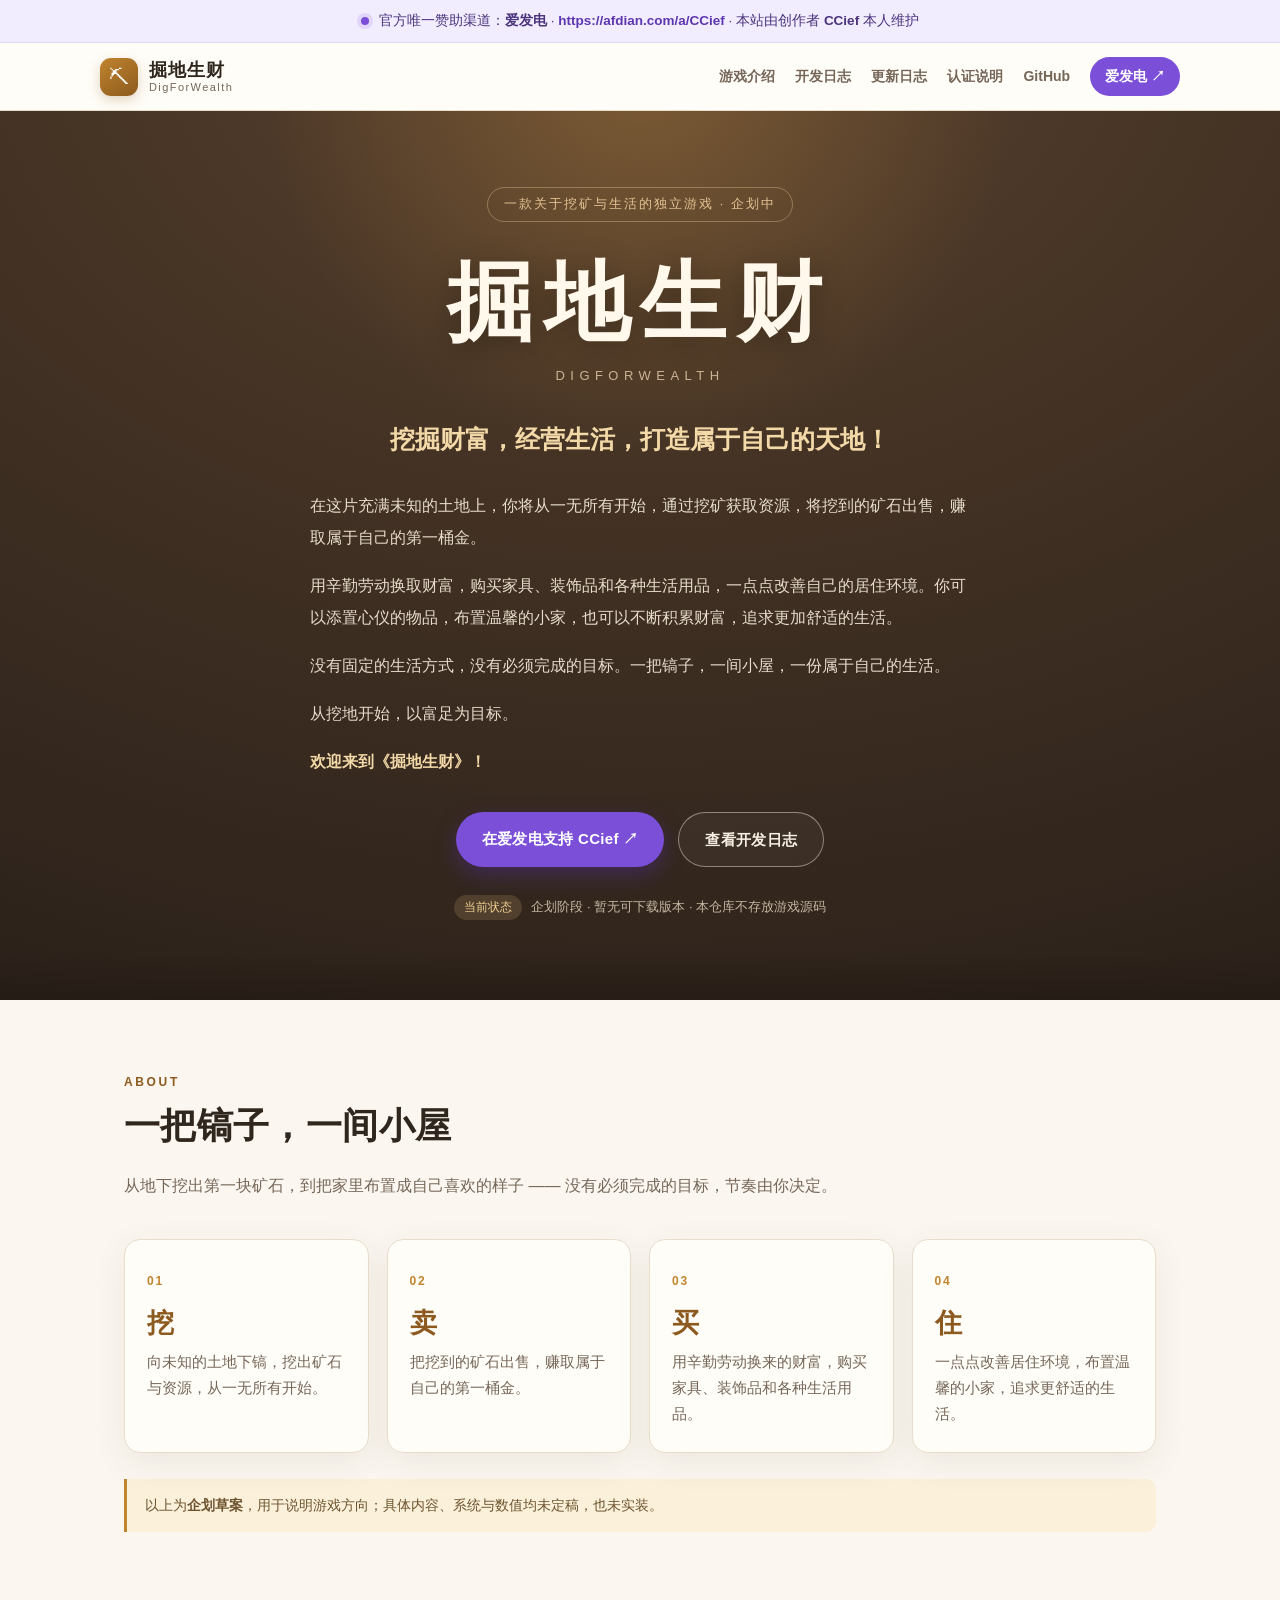
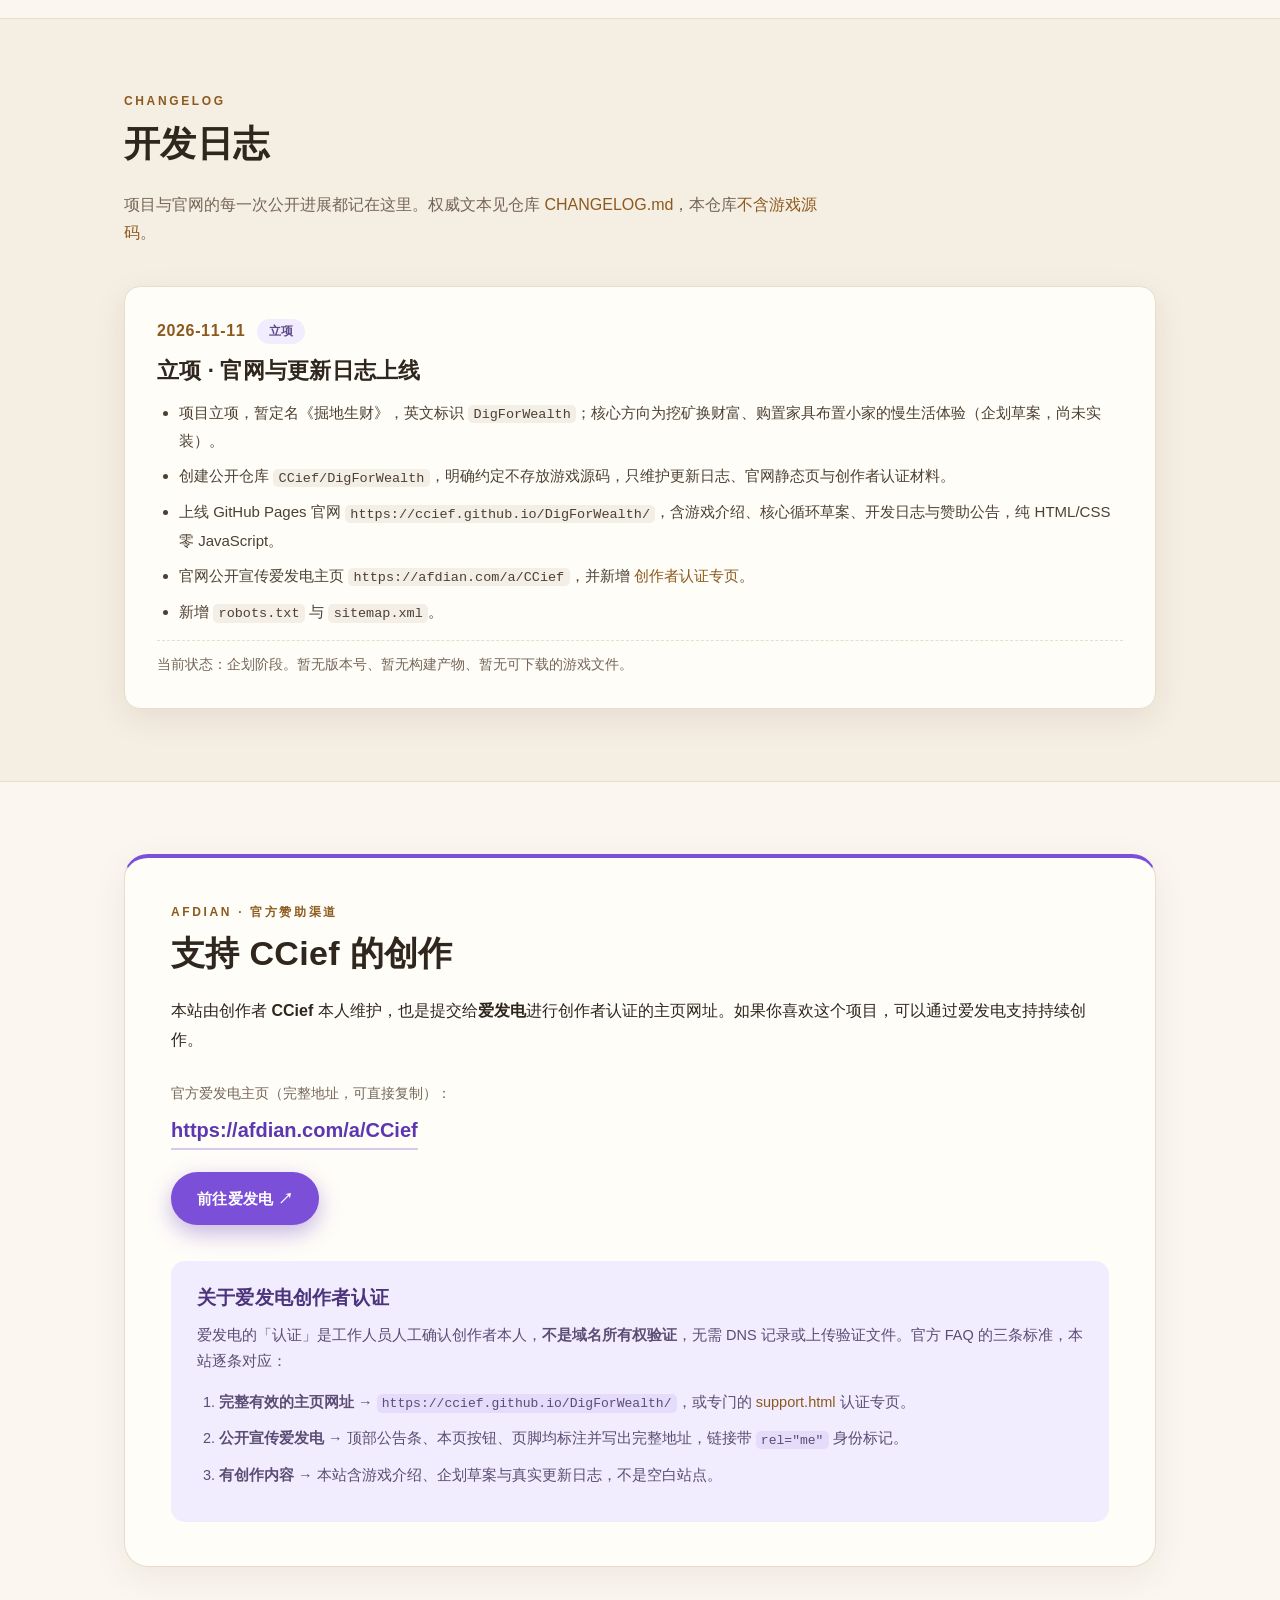
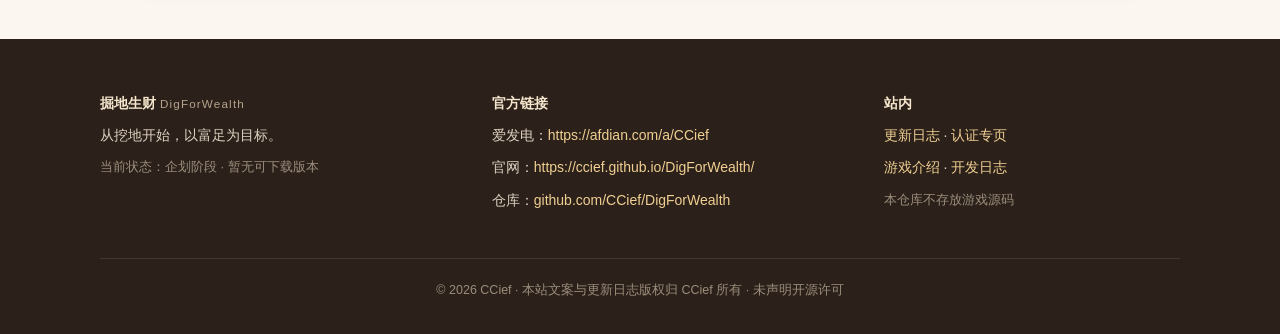
==== index.html @ be0bc34f "立项：创建《掘地生财》更新日志、官网与爱发电认证主页 仓库不存放游戏源码，仅维护 CHANGELOG.md、纯静态官网与创作者认证材料。" ====
<!doctype html>
<html lang="zh-CN">
<head>
<meta charset="utf-8">
<meta name="viewport" content="width=device-width, initial-scale=1">
<title>掘地生财 DigForWealth · 官方网站</title>
<meta name="description" content="《掘地生财》官方网站与更新日志。挖掘财富，经营生活，打造属于自己的天地！由 CCief 创作，官方赞助渠道：爱发电 https://afdian.com/a/CCief">
<meta name="author" content="CCief">
<meta name="theme-color" content="#2b211a">
<link rel="canonical" href="https://ccief.github.io/DigForWealth/">
<link rel="me" href="https://afdian.com/a/CCief">
<link rel="stylesheet" href="assets/site.css">
</head>
<body>
<a class="skip" href="#main">跳到主要内容</a>

<div class="notice">
  <span class="notice-dot" aria-hidden="true"></span>
  <span>官方唯一赞助渠道：<strong>爱发电</strong> · <a href="https://afdian.com/a/CCief" rel="me">https://afdian.com/a/CCief</a> · 本站由创作者 <strong>CCief</strong> 本人维护</span>
</div>

<header class="site-header">
  <a class="brand" href="./">
    <span class="brand-mark" aria-hidden="true">⛏</span>
    <span class="brand-text"><b>掘地生财</b><small>DigForWealth</small></span>
  </a>
  <nav aria-label="主导航">
    <a href="#about">游戏介绍</a>
    <a href="#changelog">开发日志</a>
    <a href="CHANGELOG.md">更新日志</a>
    <a href="support.html">认证说明</a>
    <a href="https://github.com/CCief/DigForWealth">GitHub</a>
    <a class="nav-cta" href="https://afdian.com/a/CCief" rel="me">爱发电 ↗</a>
  </nav>
</header>

<main id="main">

  <section class="hero" aria-labelledby="hero-title">
    <div class="hero-glow" aria-hidden="true"></div>
    <div class="hero-inner">
      <p class="eyebrow">一款关于挖矿与生活的独立游戏 · 企划中</p>
      <h1 id="hero-title">掘地生财</h1>
      <p class="hero-en">DigForWealth</p>
      <p class="hero-tagline">挖掘财富，经营生活，打造属于自己的天地！</p>

      <div class="hero-copy">
        <p>在这片充满未知的土地上，你将从一无所有开始，通过挖矿获取资源，将挖到的矿石出售，赚取属于自己的第一桶金。</p>
        <p>用辛勤劳动换取财富，购买家具、装饰品和各种生活用品，一点点改善自己的居住环境。你可以添置心仪的物品，布置温馨的小家，也可以不断积累财富，追求更加舒适的生活。</p>
        <p>没有固定的生活方式，没有必须完成的目标。一把镐子，一间小屋，一份属于自己的生活。</p>
        <p>从挖地开始，以富足为目标。</p>
        <p>欢迎来到《掘地生财》！</p>
      </div>

      <div class="hero-actions">
        <a class="btn btn-primary" href="https://afdian.com/a/CCief" rel="me">在爱发电支持 CCief ↗</a>
        <a class="btn btn-ghost" href="#changelog">查看开发日志</a>
      </div>
      <p class="hero-status"><span class="status-pill">当前状态</span> 企划阶段 · 暂无可下载版本 · 本仓库不存放游戏源码</p>
    </div>
  </section>

  <section id="about" class="section" aria-labelledby="about-title">
    <div class="section-head">
      <p class="kicker">ABOUT</p>
      <h2 id="about-title">一把镐子，一间小屋</h2>
      <p class="lead">从地下挖出第一块矿石，到把家里布置成自己喜欢的样子 —— 没有必须完成的目标，节奏由你决定。</p>
    </div>

    <div class="grid-4">
      <article class="card">
        <span class="card-num">01</span>
        <h3>挖</h3>
        <p>向未知的土地下镐，挖出矿石与资源，从一无所有开始。</p>
      </article>
      <article class="card">
        <span class="card-num">02</span>
        <h3>卖</h3>
        <p>把挖到的矿石出售，赚取属于自己的第一桶金。</p>
      </article>
      <article class="card">
        <span class="card-num">03</span>
        <h3>买</h3>
        <p>用辛勤劳动换来的财富，购买家具、装饰品和各种生活用品。</p>
      </article>
      <article class="card">
        <span class="card-num">04</span>
        <h3>住</h3>
        <p>一点点改善居住环境，布置温馨的小家，追求更舒适的生活。</p>
      </article>
    </div>
    <p class="note">以上为<strong>企划草案</strong>，用于说明游戏方向；具体内容、系统与数值均未定稿，也未实装。</p>
  </section>

  <section id="changelog" class="section section-alt" aria-labelledby="log-title">
    <div class="section-head">
      <p class="kicker">CHANGELOG</p>
      <h2 id="log-title">开发日志</h2>
      <p class="lead">项目与官网的每一次公开进展都记在这里。权威文本见仓库 <a href="CHANGELOG.md">CHANGELOG.md</a>，本仓库<a href="https://github.com/CCief/DigForWealth">不含游戏源码</a>。</p>
    </div>

    <!-- CHANGELOG:START 本区为 CHANGELOG.md 的静态副本，新增日志时请同步更新两处 -->
    <article class="log-entry">
      <div class="log-meta"><time datetime="2026-11-11">2026-11-11</time><span class="log-tag">立项</span></div>
      <h3>立项 · 官网与更新日志上线</h3>
      <ul>
        <li>项目立项，暂定名《掘地生财》，英文标识 <code>DigForWealth</code>；核心方向为挖矿换财富、购置家具布置小家的慢生活体验（企划草案，尚未实装）。</li>
        <li>创建公开仓库 <code>CCief/DigForWealth</code>，明确约定不存放游戏源码，只维护更新日志、官网静态页与创作者认证材料。</li>
        <li>上线 GitHub Pages 官网 <code>https://ccief.github.io/DigForWealth/</code>，含游戏介绍、核心循环草案、开发日志与赞助公告，纯 HTML/CSS 零 JavaScript。</li>
        <li>官网公开宣传爱发电主页 <code>https://afdian.com/a/CCief</code>，并新增 <a href="support.html">创作者认证专页</a>。</li>
        <li>新增 <code>robots.txt</code> 与 <code>sitemap.xml</code>。</li>
      </ul>
      <p class="log-note">当前状态：企划阶段。暂无版本号、暂无构建产物、暂无可下载的游戏文件。</p>
    </article>
    <!-- CHANGELOG:END -->
  </section>

  <section id="support" class="section support" aria-labelledby="support-title">
    <div class="support-card">
      <p class="kicker">AFDIAN · 官方赞助渠道</p>
      <h2 id="support-title">支持 CCief 的创作</h2>
      <p>本站由创作者 <strong>CCief</strong> 本人维护，也是提交给<strong>爱发电</strong>进行创作者认证的主页网址。如果你喜欢这个项目，可以通过爱发电支持持续创作。</p>

      <p class="support-url-label">官方爱发电主页（完整地址，可直接复制）：</p>
      <p class="support-url"><a href="https://afdian.com/a/CCief" rel="me">https://afdian.com/a/CCief</a></p>
      <p><a class="btn btn-primary" href="https://afdian.com/a/CCief" rel="me">前往爱发电 ↗</a></p>

      <div class="verify">
        <h3>关于爱发电创作者认证</h3>
        <p>爱发电的「认证」是工作人员人工确认创作者本人，<strong>不是域名所有权验证</strong>，无需 DNS 记录或上传验证文件。官方 FAQ 的三条标准，本站逐条对应：</p>
        <ol>
          <li><strong>完整有效的主页网址</strong> → <code>https://ccief.github.io/DigForWealth/</code>，或专门的 <a href="support.html">support.html</a> 认证专页。</li>
          <li><strong>公开宣传爱发电</strong> → 顶部公告条、本页按钮、页脚均标注并写出完整地址，链接带 <code>rel="me"</code> 身份标记。</li>
          <li><strong>有创作内容</strong> → 本站含游戏介绍、企划草案与真实更新日志，不是空白站点。</li>
        </ol>
      </div>
    </div>
  </section>

</main>

<footer class="site-footer">
  <div class="footer-grid">
    <div>
      <p class="footer-title">掘地生财 <small>DigForWealth</small></p>
      <p>从挖地开始，以富足为目标。</p>
      <p class="footer-muted">当前状态：企划阶段 · 暂无可下载版本</p>
    </div>
    <div>
      <p class="footer-title">官方链接</p>
      <p>爱发电：<a href="https://afdian.com/a/CCief" rel="me">https://afdian.com/a/CCief</a></p>
      <p>官网：<a href="https://ccief.github.io/DigForWealth/">https://ccief.github.io/DigForWealth/</a></p>
      <p>仓库：<a href="https://github.com/CCief/DigForWealth">github.com/CCief/DigForWealth</a></p>
    </div>
    <div>
      <p class="footer-title">站内</p>
      <p><a href="CHANGELOG.md">更新日志</a> · <a href="support.html">认证专页</a></p>
      <p><a href="#about">游戏介绍</a> · <a href="#changelog">开发日志</a></p>
      <p class="footer-muted">本仓库不存放游戏源码</p>
    </div>
  </div>
  <p class="copyright">© 2026 CCief · 本站文案与更新日志版权归 CCief 所有 · 未声明开源许可</p>
</footer>
</body>
</html>
---- assets/site.css ----
/* 掘地生财 DigForWealth — 官方站点样式
   纯 CSS、零 JavaScript；内容始终可见，动画仅作增强。 */

:root {
  --bg: #fbf7f0;
  --surface: #fffdf8;
  --surface-alt: #f5eee2;
  --ink: #2f261d;
  --muted: #756658;
  --line: #e8ddcb;
  --amber: #c1842f;
  --amber-deep: #8c5a1e;
  --amber-soft: #fbf0da;
  --purple: #7b4fd8;
  --purple-deep: #5d37b0;
  --purple-soft: #f2ecff;
  --dark: #2b211a;
  --dark-2: #463425;
  --radius: 16px;
  --shadow: 0 10px 34px rgba(58, 41, 24, .08);
  --font: -apple-system, BlinkMacSystemFont, "Segoe UI", "PingFang SC",
          "Microsoft YaHei", "Noto Sans CJK SC", "Source Han Sans SC", sans-serif;
}

*, *::before, *::after { box-sizing: border-box; }
html { scroll-behavior: smooth; }
body {
  margin: 0;
  background: var(--bg);
  color: var(--ink);
  font-family: var(--font);
  font-size: 16px;
  line-height: 1.8;
  -webkit-font-smoothing: antialiased;
}
a { color: var(--amber-deep); text-decoration: none; }
a:hover { text-decoration: underline; }
h1, h2, h3 { line-height: 1.35; margin: 0 0 .6em; font-weight: 750; letter-spacing: .01em; }
p { margin: 0 0 1em; }
code {
  font-family: "SFMono-Regular", Consolas, "Liberation Mono", monospace;
  font-size: .9em;
  background: rgba(120, 90, 50, .09);
  padding: .12em .4em;
  border-radius: 5px;
  word-break: break-all;
}
.skip {
  position: absolute; left: -9999px; top: 0; z-index: 100;
  background: var(--surface); padding: 10px 16px; border-radius: 8px;
}
.skip:focus { left: 12px; top: 12px; }

/* ---------- 顶部公告：爱发电公开标注 ---------- */
.notice {
  display: flex; align-items: center; justify-content: center; gap: 10px;
  flex-wrap: wrap;
  padding: 9px 20px;
  background: var(--purple-soft);
  border-bottom: 1px solid #e2d5fb;
  color: #4b347c;
  font-size: 13.5px;
  text-align: center;
}
.notice a { color: var(--purple-deep); font-weight: 650; }
.notice-dot {
  width: 8px; height: 8px; border-radius: 50%;
  background: var(--purple);
  box-shadow: 0 0 0 4px rgba(123, 79, 216, .14);
  flex: none;
}

/* ---------- 导航 ---------- */
.site-header {
  position: sticky; top: 0; z-index: 20;
  display: flex; align-items: center; justify-content: space-between;
  gap: 20px; flex-wrap: wrap;
  padding: 14px max(24px, calc((100vw - 1080px) / 2));
  background: rgba(255, 253, 248, .93);
  backdrop-filter: blur(12px);
  border-bottom: 1px solid var(--line);
}
.brand { display: inline-flex; align-items: center; gap: 11px; color: var(--ink); }
.brand:hover { text-decoration: none; }
.brand-mark {
  display: grid; place-items: center;
  width: 38px; height: 38px; border-radius: 11px;
  background: linear-gradient(145deg, var(--amber), var(--amber-deep));
  color: #fff; font-size: 20px;
  box-shadow: 0 4px 12px rgba(140, 90, 30, .25);
}
.brand-text { display: flex; flex-direction: column; line-height: 1.25; }
.brand-text b { font-size: 18px; letter-spacing: .06em; }
.brand-text small { color: var(--muted); font-size: 11px; letter-spacing: .13em; }
.site-header nav { display: flex; align-items: center; gap: 20px; flex-wrap: wrap; font-size: 14px; }
.site-header nav a { color: var(--muted); font-weight: 600; }
.site-header nav a:hover { color: var(--ink); text-decoration: none; }
.site-header nav .nav-cta {
  color: #fff; background: var(--purple);
  padding: 7px 15px; border-radius: 999px;
}
.site-header nav .nav-cta:hover { background: var(--purple-deep); }

/* ---------- Hero ---------- */
.hero {
  position: relative; overflow: hidden;
  background: radial-gradient(120% 120% at 50% -10%, #5b4230 0%, var(--dark-2) 38%, var(--dark) 100%);
  color: #f7efe2;
}
.hero-glow {
  position: absolute; width: 780px; height: 780px;
  left: 50%; top: -420px; transform: translateX(-50%);
  background: radial-gradient(circle, rgba(224, 165, 70, .26) 0%, rgba(224, 165, 70, 0) 68%);
  pointer-events: none;
  animation: drift 18s ease-in-out infinite alternate;
}
.hero::after {
  content: ""; position: absolute; left: 0; right: 0; bottom: 0; height: 46px;
  background: linear-gradient(to top, rgba(24, 17, 12, .35), transparent);
  pointer-events: none;
}
.hero-inner {
  position: relative; z-index: 1;
  max-width: 820px; margin: 0 auto;
  padding: 76px 24px 80px;
  text-align: center;
}
.eyebrow {
  display: inline-block; margin-bottom: 22px;
  font-size: 12.5px; letter-spacing: .16em;
  color: #e4c393;
  border: 1px solid rgba(228, 195, 147, .4);
  border-radius: 999px; padding: 5px 16px;
}
.hero h1 {
  font-size: clamp(48px, 9vw, 86px);
  letter-spacing: .12em; margin: 0 0 4px;
  color: #fff8eb;
  text-shadow: 0 6px 30px rgba(0, 0, 0, .3);
}
.hero-en {
  margin: 0 0 30px; color: #cbb394;
  font-size: 13px; letter-spacing: .42em; text-transform: uppercase;
}
.hero-tagline {
  font-size: clamp(19px, 2.6vw, 25px);
  color: #f3d9a8; font-weight: 650; margin-bottom: 28px;
}
.hero-copy {
  max-width: 660px; margin: 0 auto 34px;
  color: #e7dccb; font-size: 15.5px; line-height: 2.05;
  text-align: left;
}
.hero-copy p { margin-bottom: 1.05em; }
.hero-copy p:last-child { color: #f3d9a8; font-weight: 650; }
.hero-actions { display: flex; justify-content: center; gap: 14px; flex-wrap: wrap; }
.btn {
  display: inline-block; padding: 13px 26px; border-radius: 999px;
  font-size: 15px; font-weight: 700; letter-spacing: .02em;
  transition: transform .2s ease, box-shadow .2s ease, background .2s ease;
}
.btn:hover { text-decoration: none; transform: translateY(-2px); }
.btn-primary {
  background: var(--purple); color: #fff;
  box-shadow: 0 8px 22px rgba(90, 50, 190, .35);
}
.btn-primary:hover { background: #8a61e2; }
.btn-ghost {
  border: 1px solid rgba(247, 239, 226, .45);
  color: #f7efe2; background: rgba(255, 255, 255, .04);
}
.btn-ghost:hover { background: rgba(255, 255, 255, .12); }
.btn-ghost.dark { color: var(--ink); border-color: var(--line); background: var(--surface); }
.btn-ghost.dark:hover { background: var(--surface-alt); }
.hero-status { margin: 28px 0 0; font-size: 13px; color: #c6b7a2; }
.status-pill {
  display: inline-block; margin-right: 6px; padding: 2px 10px;
  border-radius: 999px; background: rgba(240, 200, 130, .16);
  color: #f0cf92; font-size: 12px;
}

/* ---------- 通用区块 ---------- */
.section {
  max-width: 1080px; margin: 0 auto;
  padding: 72px 24px;
}
.section-alt {
  max-width: none;
  background: var(--surface-alt);
  border-top: 1px solid var(--line);
  border-bottom: 1px solid var(--line);
}
.section-alt > * { max-width: 1032px; margin-left: auto; margin-right: auto; }
.section-head { margin-bottom: 38px; }
.kicker {
  font-size: 12px; letter-spacing: .22em; font-weight: 700;
  color: var(--amber-deep); text-transform: uppercase; margin-bottom: 8px;
}
.section h2 { font-size: clamp(26px, 4vw, 36px); }
.lead { color: var(--muted); font-size: 16px; max-width: 720px; }
.note {
  margin-top: 26px; padding: 14px 18px;
  background: var(--amber-soft); border-left: 3px solid var(--amber);
  border-radius: 0 10px 10px 0; color: #6d542f; font-size: 14px;
}

.grid-4 { display: grid; grid-template-columns: repeat(4, 1fr); gap: 18px; }
.card {
  position: relative;
  background: var(--surface); border: 1px solid var(--line);
  border-radius: var(--radius); padding: 26px 22px 24px;
  box-shadow: var(--shadow);
  transition: transform .25s ease, box-shadow .25s ease;
  animation: rise .65s ease-out backwards;
}
.card:nth-child(2) { animation-delay: .08s; }
.card:nth-child(3) { animation-delay: .16s; }
.card:nth-child(4) { animation-delay: .24s; }
.card:hover { transform: translateY(-6px); box-shadow: 0 18px 40px rgba(58, 41, 24, .13); }
.card-num { font-size: 12px; letter-spacing: .16em; color: var(--amber); font-weight: 700; }
.card h3 { font-size: 27px; margin: 10px 0 8px; color: var(--amber-deep); }
.card p { color: var(--muted); font-size: 14.5px; margin: 0; }

/* ---------- 更新日志 ---------- */
.log-entry {
  background: var(--surface); border: 1px solid var(--line);
  border-radius: var(--radius); padding: 30px 32px;
  box-shadow: var(--shadow);
  animation: rise .65s ease-out backwards;
}
.log-meta { display: flex; align-items: center; gap: 12px; margin-bottom: 10px; }
.log-meta time { font-weight: 700; color: var(--amber-deep); letter-spacing: .04em; }
.log-tag {
  font-size: 12px; color: #5b4a86; background: var(--purple-soft);
  border-radius: 999px; padding: 2px 12px; font-weight: 650;
}
.log-entry h3 { font-size: 22px; }
.log-entry ul { margin: 0 0 14px; padding-left: 22px; color: #4d4033; font-size: 15px; }
.log-entry li { margin-bottom: 8px; }
.log-note { margin: 0; padding-top: 12px; border-top: 1px dashed var(--line); color: var(--muted); font-size: 13.5px; }

/* ---------- 赞助 / 认证 ---------- */
.support { max-width: 1080px; }
.support-card {
  background: var(--surface); border: 1px solid var(--line);
  border-radius: 24px; padding: 44px 46px;
  box-shadow: var(--shadow);
  border-top: 4px solid var(--purple);
}
.support-card h2 { font-size: clamp(26px, 4vw, 34px); }
.support-url-label { margin: 26px 0 6px; font-size: 14px; color: var(--muted); }
.support-url { margin: 0 0 22px; }
.support-url a {
  display: inline-block; font-size: clamp(15px, 2.4vw, 20px); font-weight: 750;
  color: var(--purple-deep); word-break: break-all;
  border-bottom: 2px solid rgba(123, 79, 216, .3);
}
.verify {
  margin-top: 36px; padding: 24px 26px;
  background: var(--purple-soft); border-radius: 14px;
}
.verify h3 { font-size: 19px; color: #4b347c; }
.verify p, .verify li { font-size: 14.5px; color: #5b4d73; }
.verify ol { margin: 0; padding-left: 22px; }
.verify li { margin-bottom: 10px; }
.verify code { background: rgba(123, 79, 216, .1); }

/* ---------- 认证专页 ---------- */
.page-main { max-width: 900px; margin: 0 auto; }
.page-head { padding: 62px 24px 8px; max-width: 900px; }
.page-head h1 { font-size: clamp(30px, 5vw, 44px); }
.page-main .section { padding: 44px 24px; max-width: 900px; }
/* 认证专页外层已有 900px 容器，这里不能再按视口补左右内边距，
   否则会把正文挤成中间一根窄条。 */
.page-main .section-alt { max-width: 900px; padding: 44px 24px; }
.claim { background: var(--surface); border: 1px solid var(--line); border-radius: var(--radius); padding: 28px 30px; box-shadow: var(--shadow); }
.fact-table { width: 100%; border-collapse: collapse; margin: 20px 0 8px; font-size: 14.5px; }
.fact-table th, .fact-table td { padding: 11px 12px; border-bottom: 1px solid var(--line); text-align: left; vertical-align: top; }
.fact-table th { width: 175px; color: var(--muted); font-weight: 600; white-space: nowrap; }
.fact-table tr:last-child th, .fact-table tr:last-child td { border-bottom: 0; }
.criteria { list-style: none; margin: 0; padding: 0; counter-reset: none; }
.criteria li {
  background: var(--surface); border: 1px solid var(--line);
  border-radius: 14px; padding: 20px 24px; margin-bottom: 14px;
}
.criteria h3 { font-size: 18px; color: var(--amber-deep); margin-bottom: 6px; }
.criteria p { margin: 0; color: var(--muted); font-size: 14.5px; }

/* ---------- 页脚 ---------- */
.site-footer {
  background: var(--dark); color: #ded1c0;
  padding: 52px max(24px, calc((100vw - 1080px) / 2)) 26px;
  font-size: 14px;
}
.footer-grid { display: grid; grid-template-columns: 1.2fr 1.2fr 1fr; gap: 36px; }
.footer-title { color: #f5e6cd; font-weight: 700; margin-bottom: 10px; }
.footer-title small { color: #b6a48c; font-weight: 400; letter-spacing: .1em; }
.site-footer a { color: #f0cf92; }
.site-footer p { margin-bottom: 7px; }
.footer-muted { color: #9c8d7b; font-size: 13px; }
.copyright {
  margin: 38px 0 0; padding-top: 20px;
  border-top: 1px solid rgba(255, 255, 255, .1);
  color: #9c8d7b; font-size: 12.5px; text-align: center;
}

/* ---------- 动效（内容默认可见，动画只增强） ---------- */
@keyframes rise { from { transform: translateY(12px); } to { transform: translateY(0); } }
@keyframes drift {
  from { transform: translateX(-50%) translateY(0); }
  to   { transform: translateX(-46%) translateY(36px); }
}
.hero-inner > * { animation: rise .7s ease-out backwards; }
.hero-inner > :nth-child(3) { animation-delay: .08s; }
.hero-inner > :nth-child(4) { animation-delay: .14s; }
.hero-inner > :nth-child(5) { animation-delay: .2s; }
.hero-inner > :nth-child(6) { animation-delay: .26s; }

@media (max-width: 860px) {
  .site-header { justify-content: center; text-align: center; }
  .site-header nav { justify-content: center; gap: 14px; font-size: 13px; }
  .grid-4 { grid-template-columns: repeat(2, 1fr); }
  .footer-grid { grid-template-columns: 1fr; gap: 22px; }
  .support-card { padding: 30px 24px; }
  .claim { padding: 22px 20px; }
  .fact-table th { width: 120px; white-space: normal; }
}
@media (max-width: 480px) {
  .grid-4 { grid-template-columns: 1fr; }
  .hero-inner { padding: 54px 20px 60px; }
  .hero-copy { text-align: left; }
  .section { padding: 52px 20px; }
  .log-entry { padding: 24px 20px; }
}
@media (prefers-reduced-motion: reduce) {
  html { scroll-behavior: auto; }
  *, *::before, *::after { animation: none !important; transition: none !important; }
}
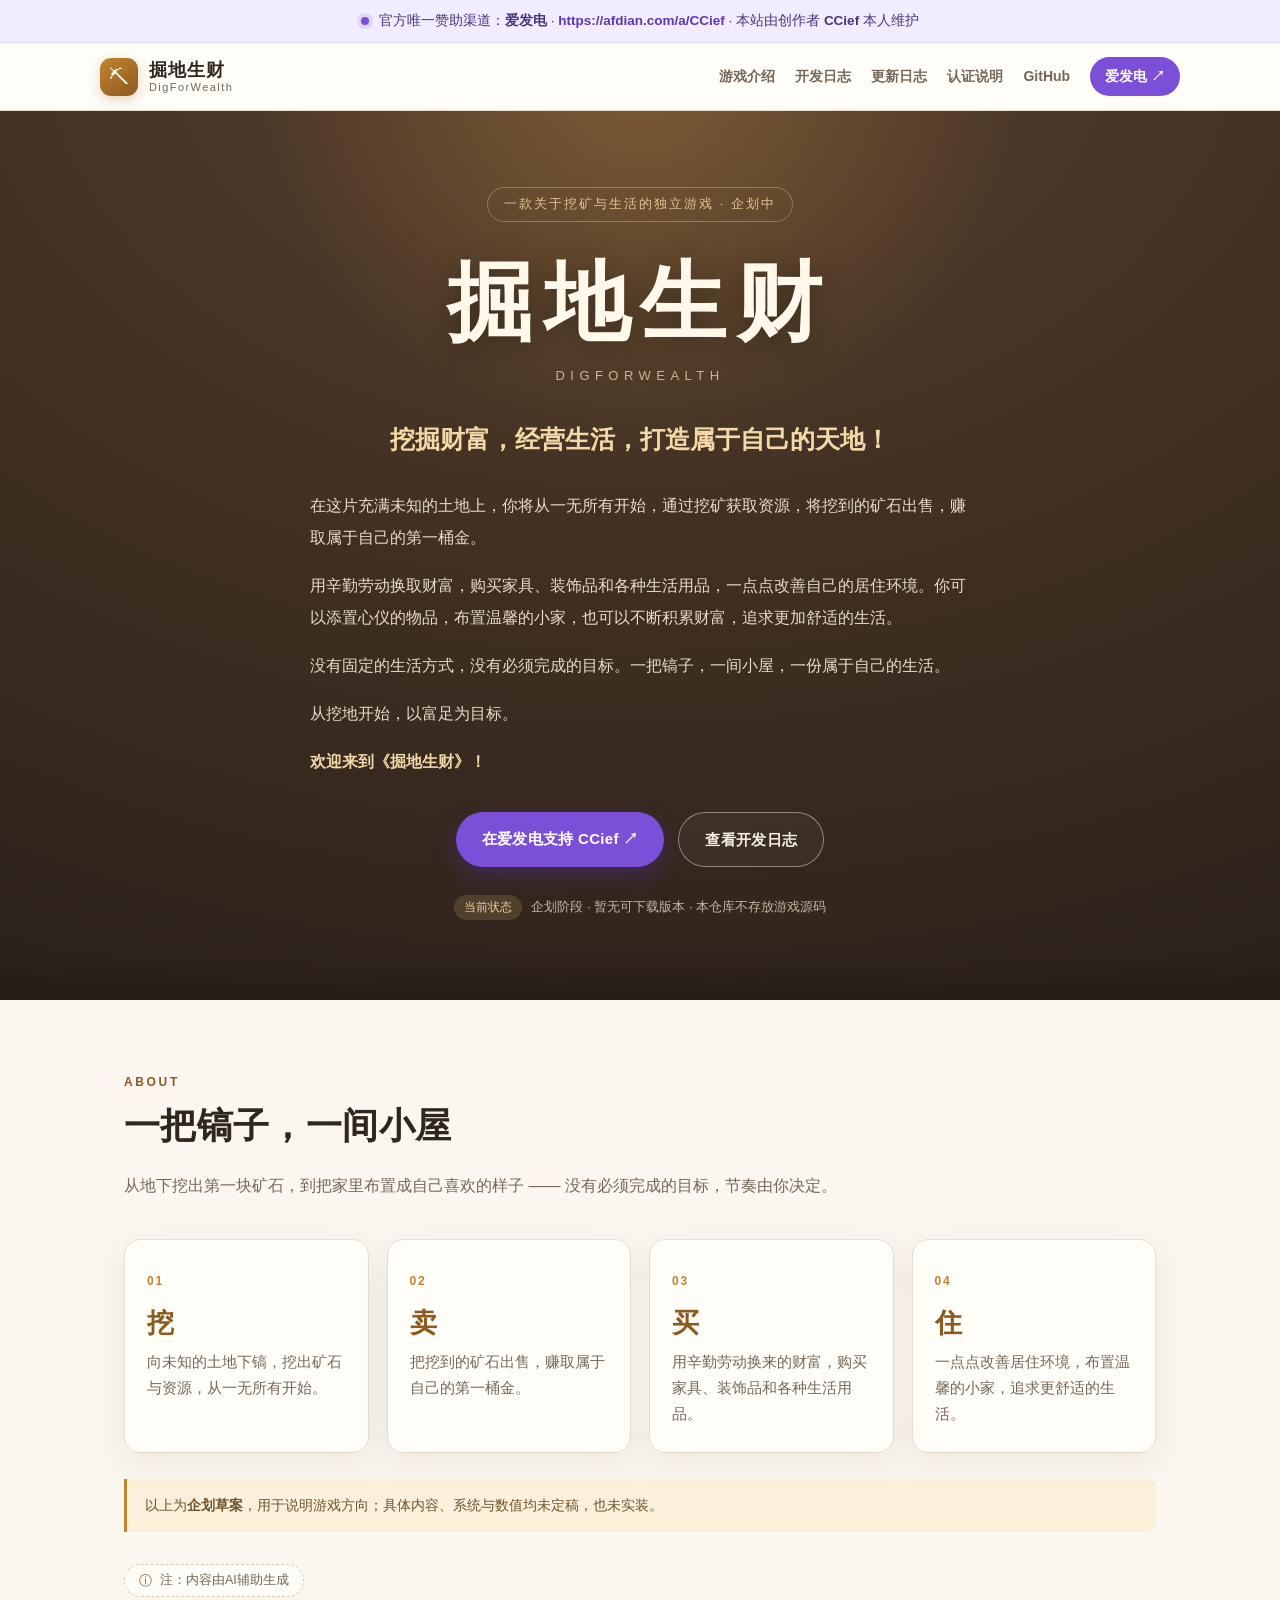
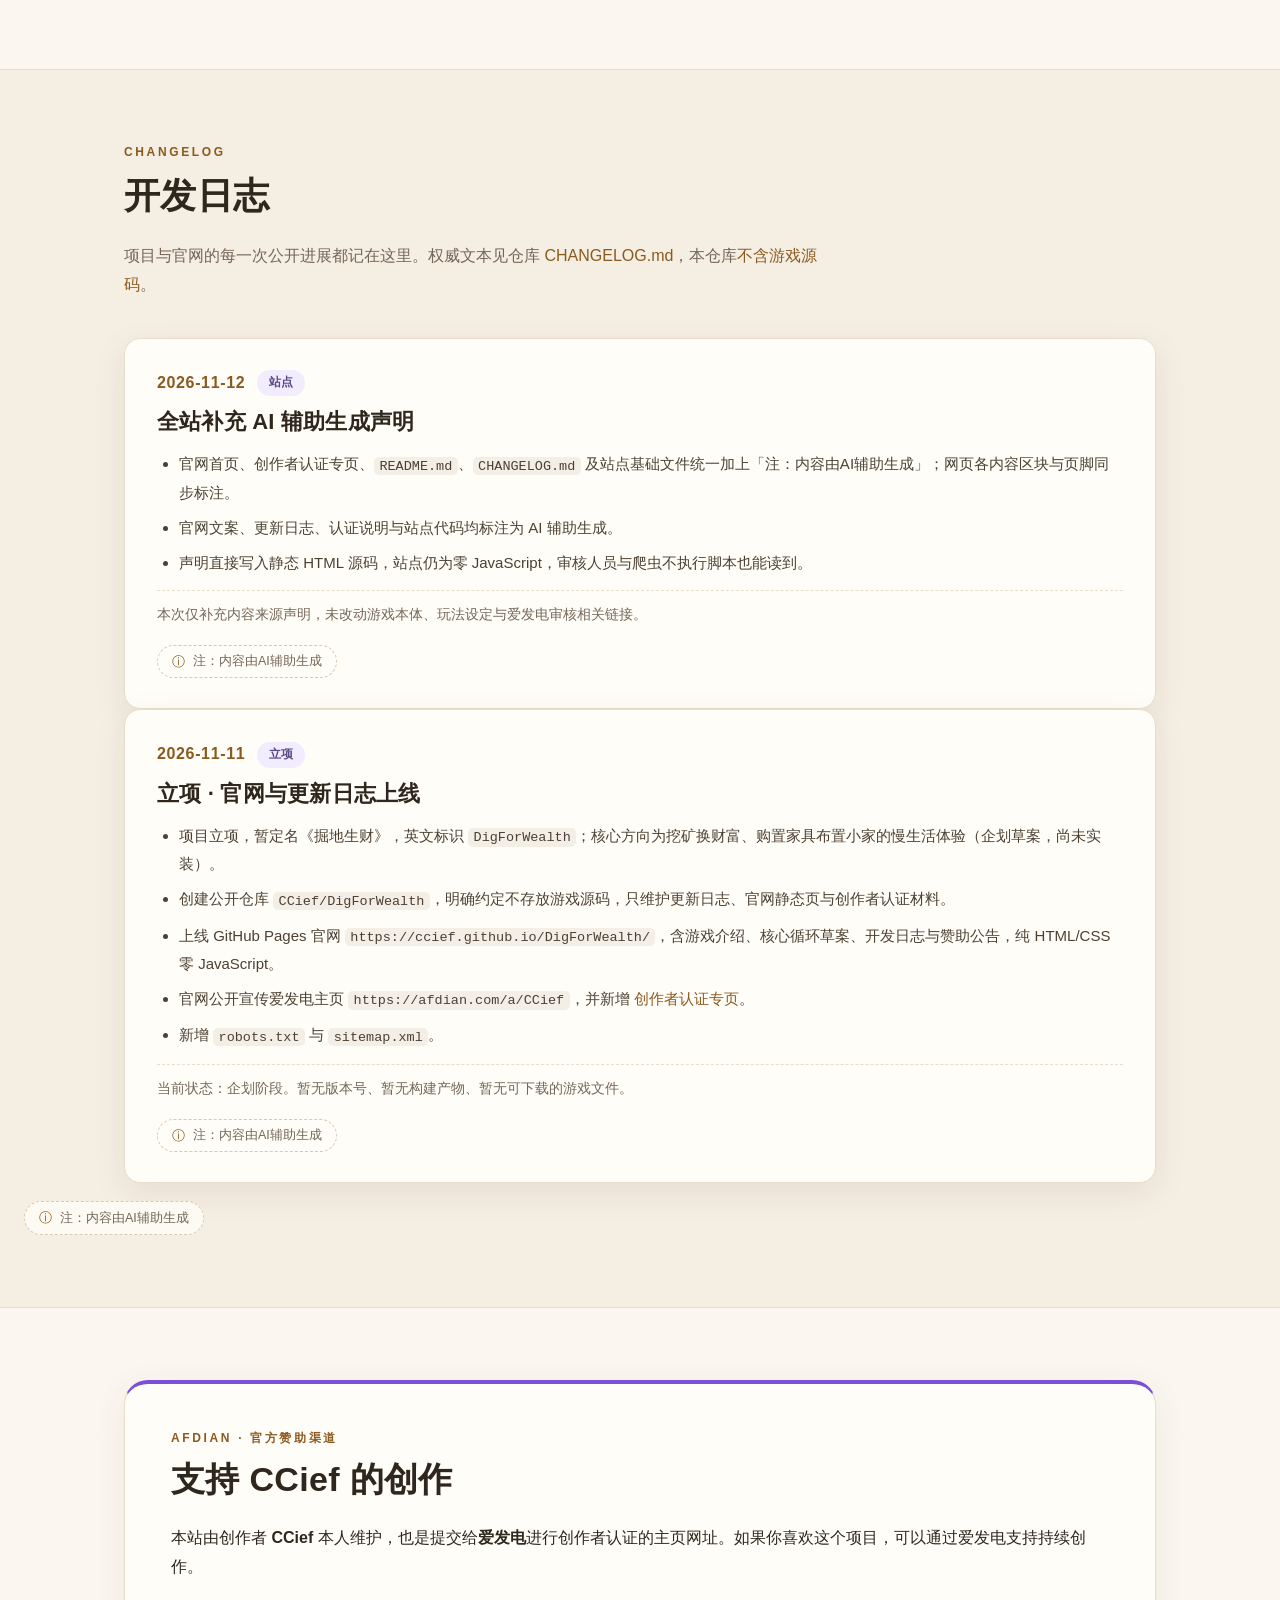
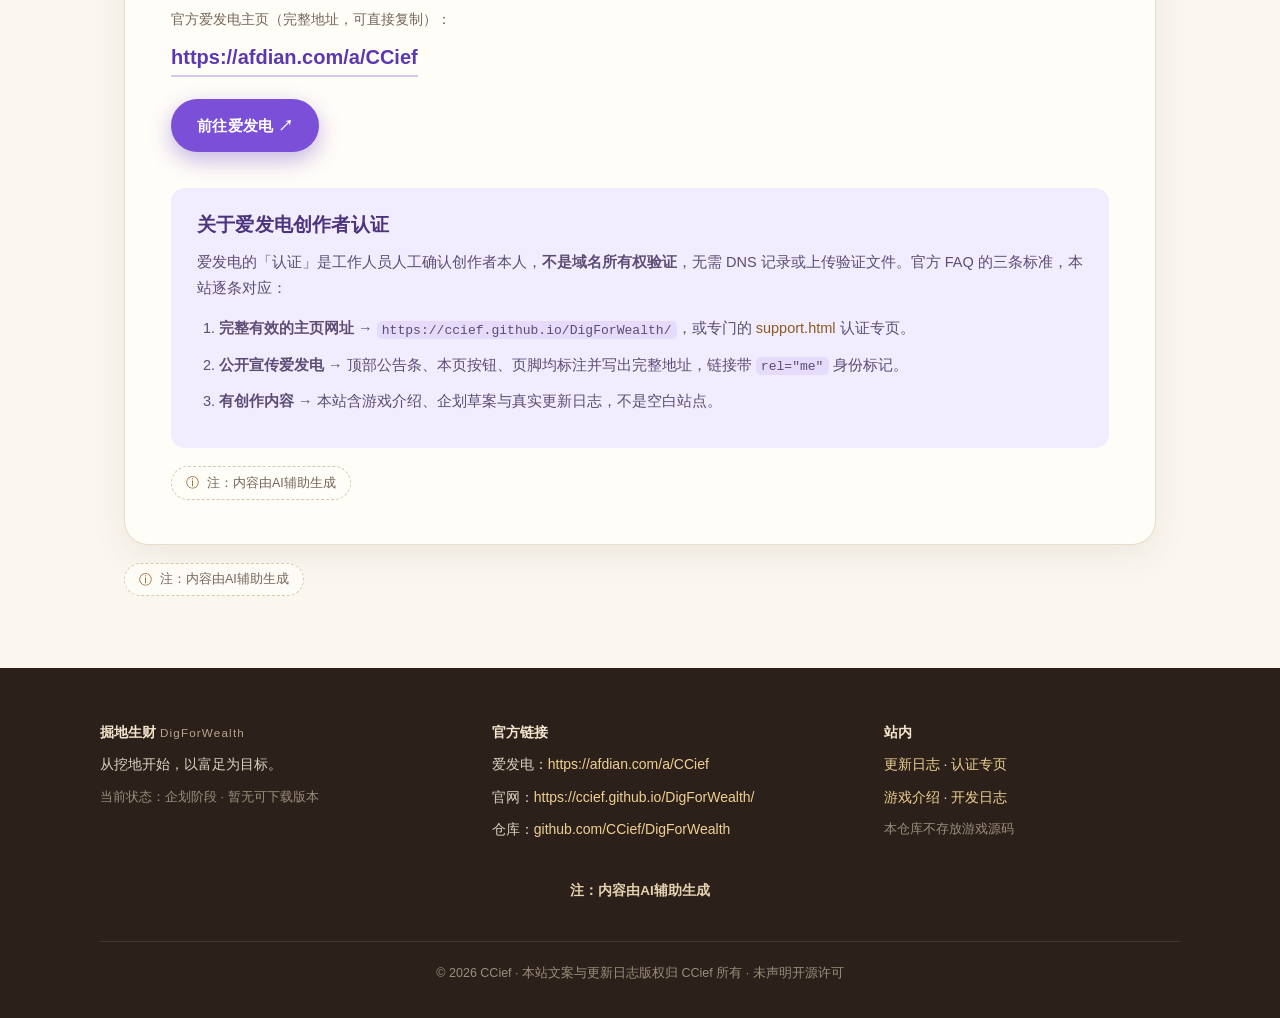
==== commit 1aca6328: "docs: 全站补充「内容由AI辅助生成」声明 官网首页、认证专页、README、CHANGELOG 与站点基础文件统一加注；网页各内容区块与页脚同步标注。游戏本体不在本仓库，未改动。" ====
--- a/index.html
+++ b/index.html
@@ -90,6 +90,7 @@
       </article>
     </div>
     <p class="note">以上为<strong>企划草案</strong>，用于说明游戏方向；具体内容、系统与数值均未定稿，也未实装。</p>
+    <p class="ai-note">注：内容由AI辅助生成</p>
   </section>
 
   <section id="changelog" class="section section-alt" aria-labelledby="log-title">
@@ -101,6 +102,17 @@
 
     <!-- CHANGELOG:START 本区为 CHANGELOG.md 的静态副本，新增日志时请同步更新两处 -->
     <article class="log-entry">
+      <div class="log-meta"><time datetime="2026-11-12">2026-11-12</time><span class="log-tag">站点</span></div>
+      <h3>全站补充 AI 辅助生成声明</h3>
+      <ul>
+        <li>官网首页、创作者认证专页、<code>README.md</code>、<code>CHANGELOG.md</code> 及站点基础文件统一加上「注：内容由AI辅助生成」；网页各内容区块与页脚同步标注。</li>
+        <li>官网文案、更新日志、认证说明与站点代码均标注为 AI 辅助生成。</li>
+        <li>声明直接写入静态 HTML 源码，站点仍为零 JavaScript，审核人员与爬虫不执行脚本也能读到。</li>
+      </ul>
+      <p class="log-note">本次仅补充内容来源声明，未改动游戏本体、玩法设定与爱发电审核相关链接。</p>
+      <p class="ai-note">注：内容由AI辅助生成</p>
+    </article>
+    <article class="log-entry">
       <div class="log-meta"><time datetime="2026-11-11">2026-11-11</time><span class="log-tag">立项</span></div>
       <h3>立项 · 官网与更新日志上线</h3>
       <ul>
@@ -111,8 +123,10 @@
         <li>新增 <code>robots.txt</code> 与 <code>sitemap.xml</code>。</li>
       </ul>
       <p class="log-note">当前状态：企划阶段。暂无版本号、暂无构建产物、暂无可下载的游戏文件。</p>
+      <p class="ai-note">注：内容由AI辅助生成</p>
     </article>
     <!-- CHANGELOG:END -->
+    <p class="ai-note">注：内容由AI辅助生成</p>
   </section>
 
   <section id="support" class="section support" aria-labelledby="support-title">
@@ -134,7 +148,9 @@
           <li><strong>有创作内容</strong> → 本站含游戏介绍、企划草案与真实更新日志，不是空白站点。</li>
         </ol>
       </div>
+      <p class="ai-note">注：内容由AI辅助生成</p>
     </div>
+    <p class="ai-note">注：内容由AI辅助生成</p>
   </section>
 
 </main>
@@ -159,6 +175,7 @@
       <p class="footer-muted">本仓库不存放游戏源码</p>
     </div>
   </div>
+  <p class="ai-disclaimer">注：内容由AI辅助生成</p>
   <p class="copyright">© 2026 CCief · 本站文案与更新日志版权归 CCief 所有 · 未声明开源许可</p>
 </footer>
 </body>
--- a/assets/site.css
+++ b/assets/site.css
@@ -204,6 +204,20 @@
   border-radius: 0 10px 10px 0; color: #6d542f; font-size: 14px;
 }
 
+/* 注：内容由AI辅助生成 —— 以下为来源声明样式 */
+.ai-note {
+  display: inline-flex; align-items: center; gap: 8px;
+  margin: 18px 0 0; padding: 6px 14px;
+  border: 1px dashed #d9c9ac; border-radius: 999px;
+  background: rgba(255, 253, 248, .8);
+  color: var(--muted); font-size: 12.5px; line-height: 1.5;
+}
+.ai-note::before { content: "ⓘ"; color: var(--amber-deep); font-size: 13px; }
+.ai-disclaimer {
+  margin: 30px 0 0; color: #e6d2b0; font-size: 13.5px;
+  font-weight: 650; text-align: center;
+}
+
 .grid-4 { display: grid; grid-template-columns: repeat(4, 1fr); gap: 18px; }
 .card {
   position: relative;
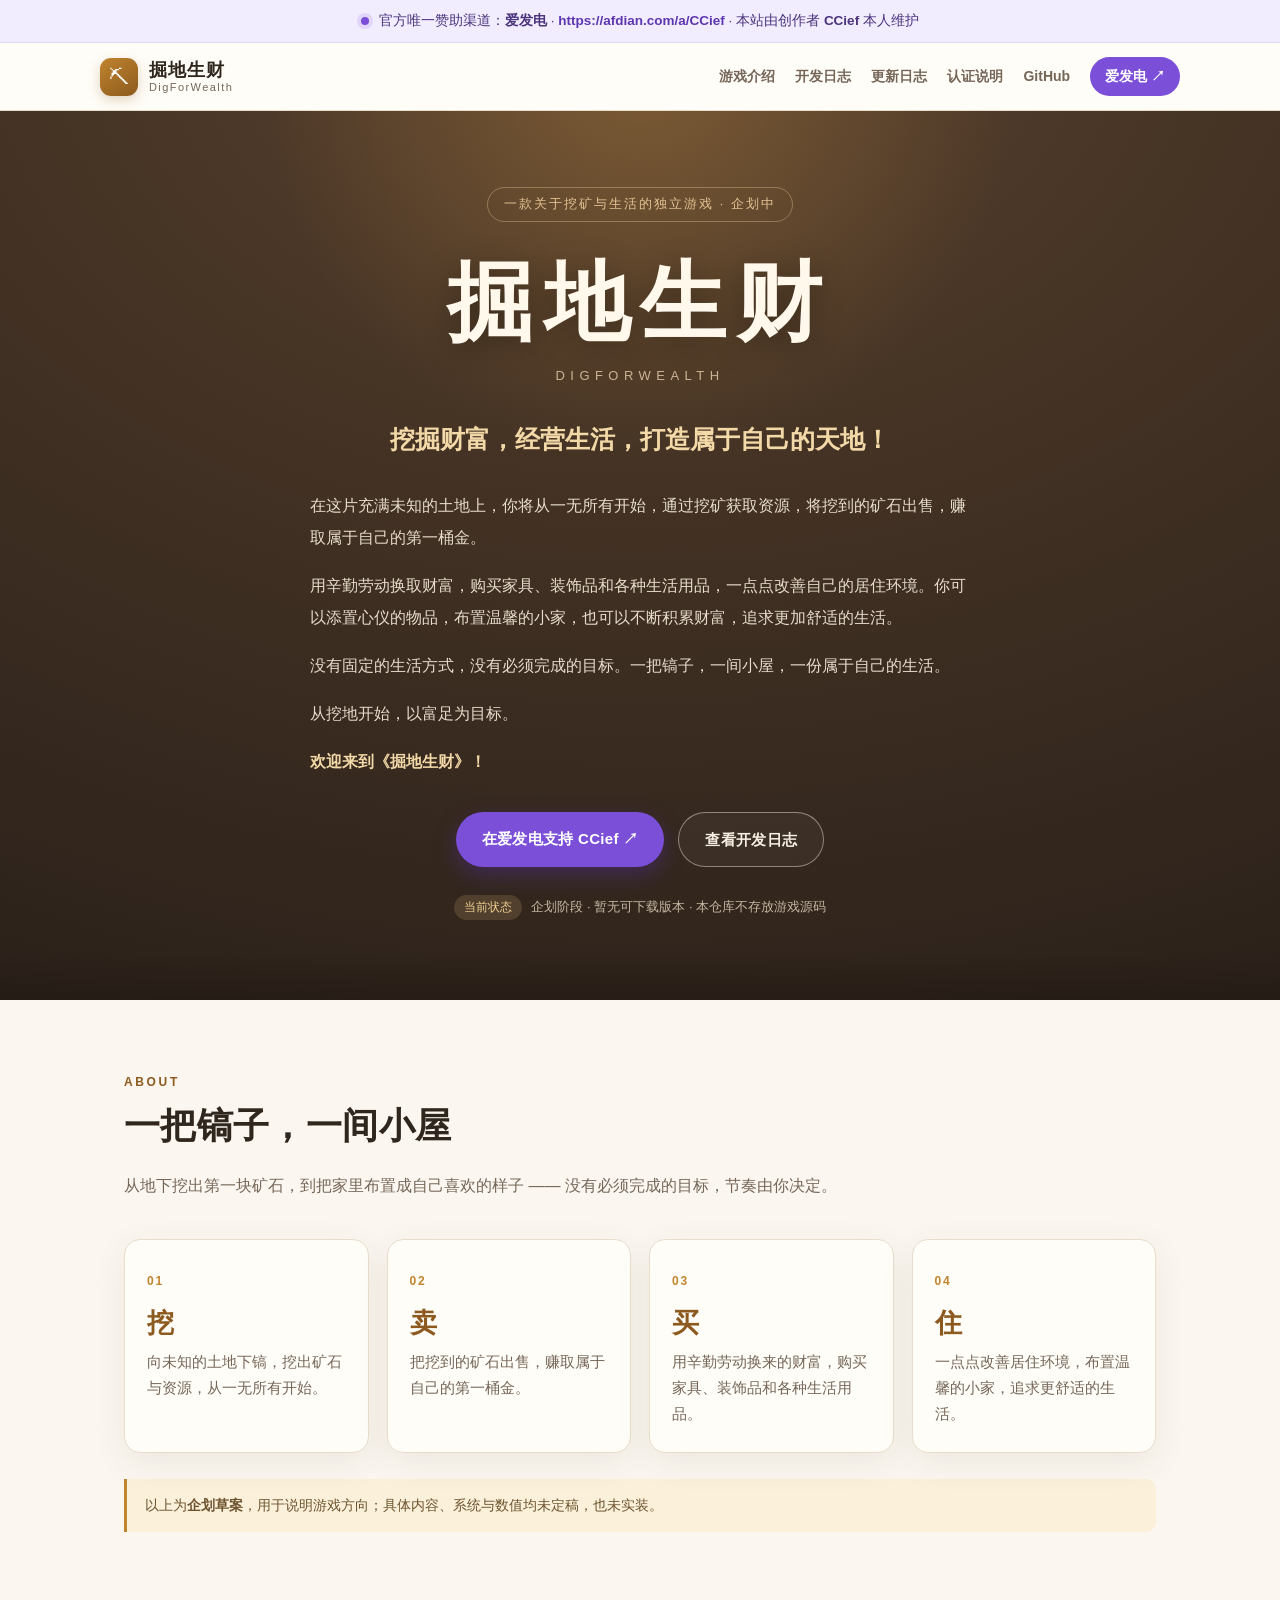
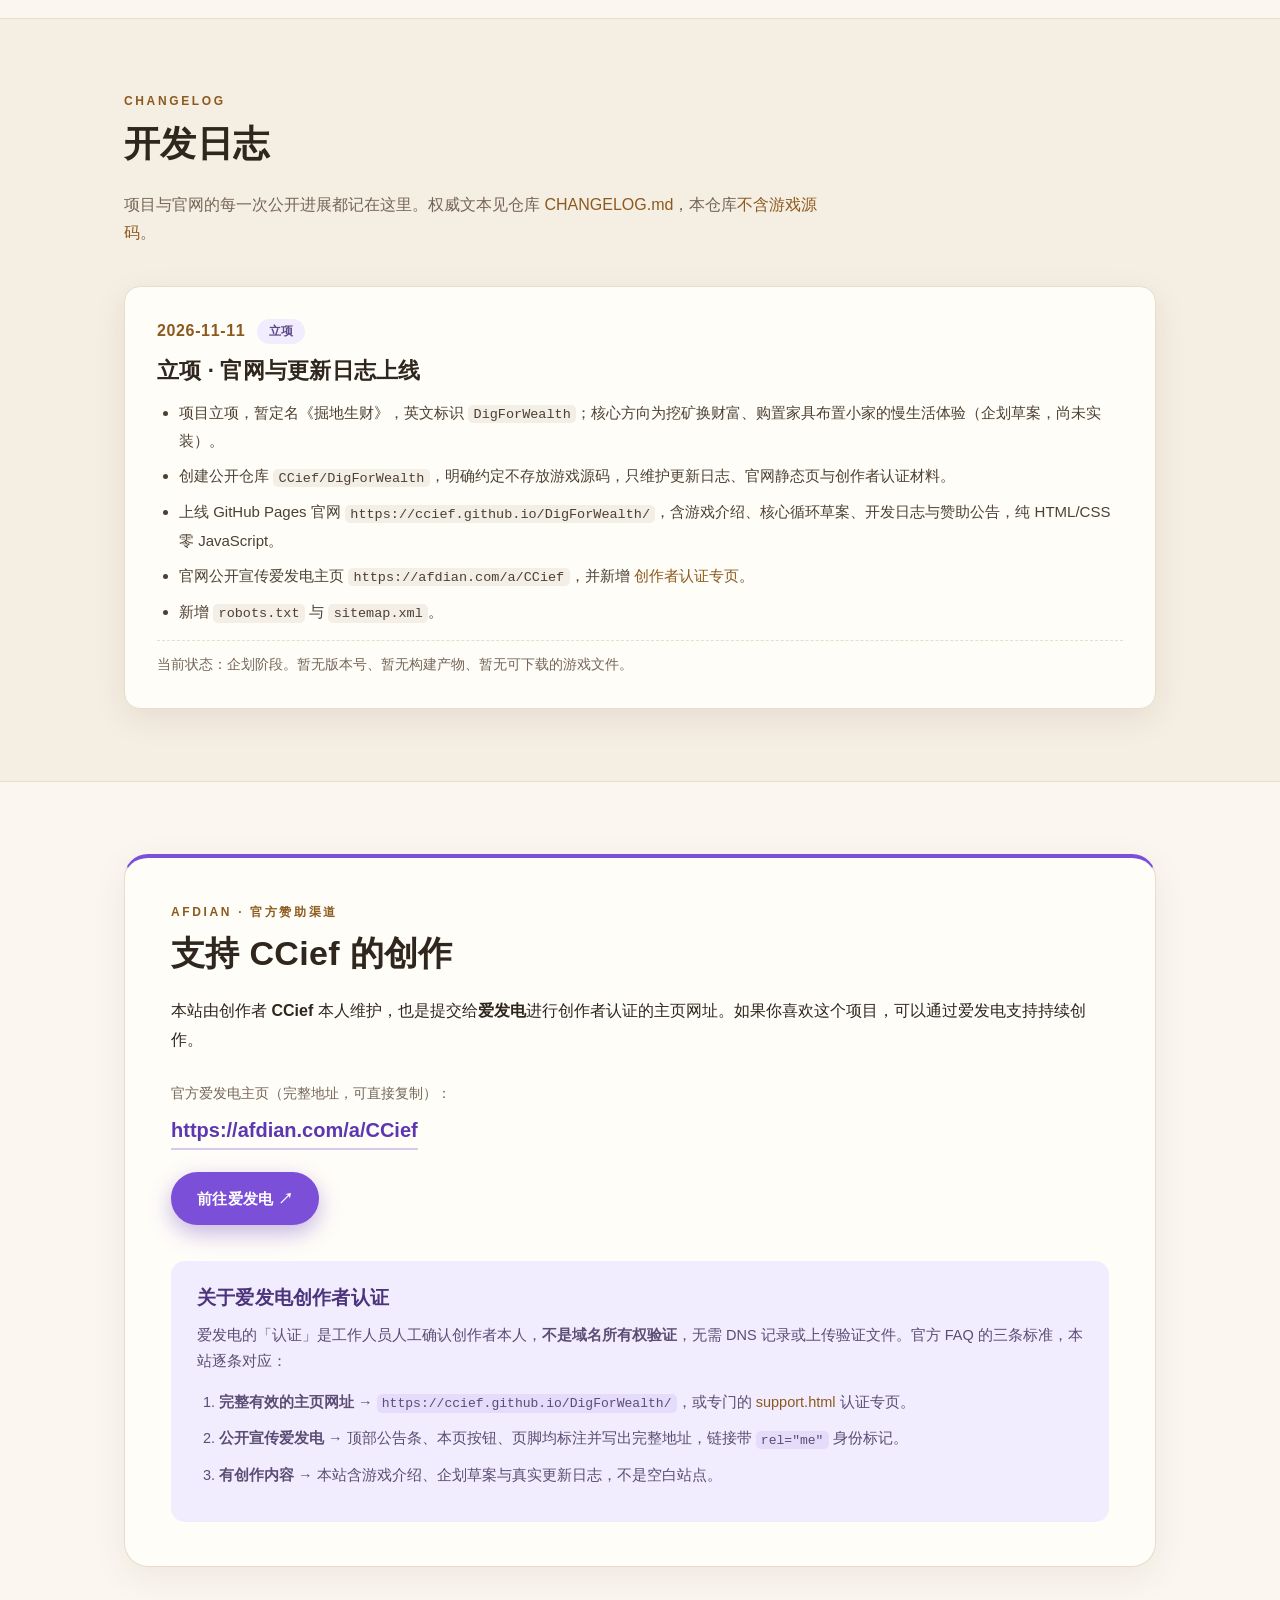
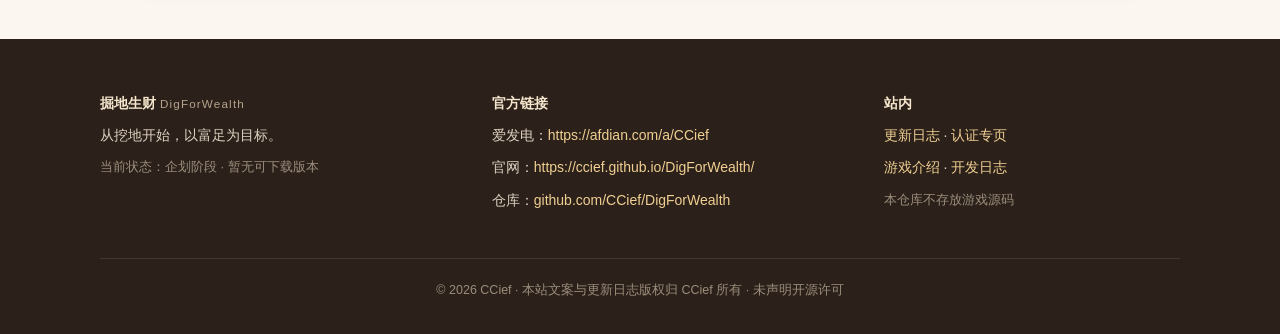
==== commit 6cab1a4f: "docs: 移除全站内容来源声明" ====
--- a/index.html
+++ b/index.html
@@ -90,7 +90,6 @@
       </article>
     </div>
     <p class="note">以上为<strong>企划草案</strong>，用于说明游戏方向；具体内容、系统与数值均未定稿，也未实装。</p>
-    <p class="ai-note">注：内容由AI辅助生成</p>
   </section>
 
   <section id="changelog" class="section section-alt" aria-labelledby="log-title">
@@ -102,17 +101,6 @@
 
     <!-- CHANGELOG:START 本区为 CHANGELOG.md 的静态副本，新增日志时请同步更新两处 -->
     <article class="log-entry">
-      <div class="log-meta"><time datetime="2026-11-12">2026-11-12</time><span class="log-tag">站点</span></div>
-      <h3>全站补充 AI 辅助生成声明</h3>
-      <ul>
-        <li>官网首页、创作者认证专页、<code>README.md</code>、<code>CHANGELOG.md</code> 及站点基础文件统一加上「注：内容由AI辅助生成」；网页各内容区块与页脚同步标注。</li>
-        <li>官网文案、更新日志、认证说明与站点代码均标注为 AI 辅助生成。</li>
-        <li>声明直接写入静态 HTML 源码，站点仍为零 JavaScript，审核人员与爬虫不执行脚本也能读到。</li>
-      </ul>
-      <p class="log-note">本次仅补充内容来源声明，未改动游戏本体、玩法设定与爱发电审核相关链接。</p>
-      <p class="ai-note">注：内容由AI辅助生成</p>
-    </article>
-    <article class="log-entry">
       <div class="log-meta"><time datetime="2026-11-11">2026-11-11</time><span class="log-tag">立项</span></div>
       <h3>立项 · 官网与更新日志上线</h3>
       <ul>
@@ -123,10 +111,8 @@
         <li>新增 <code>robots.txt</code> 与 <code>sitemap.xml</code>。</li>
       </ul>
       <p class="log-note">当前状态：企划阶段。暂无版本号、暂无构建产物、暂无可下载的游戏文件。</p>
-      <p class="ai-note">注：内容由AI辅助生成</p>
     </article>
     <!-- CHANGELOG:END -->
-    <p class="ai-note">注：内容由AI辅助生成</p>
   </section>
 
   <section id="support" class="section support" aria-labelledby="support-title">
@@ -148,9 +134,7 @@
           <li><strong>有创作内容</strong> → 本站含游戏介绍、企划草案与真实更新日志，不是空白站点。</li>
         </ol>
       </div>
-      <p class="ai-note">注：内容由AI辅助生成</p>
     </div>
-    <p class="ai-note">注：内容由AI辅助生成</p>
   </section>
 
 </main>
@@ -175,7 +159,6 @@
       <p class="footer-muted">本仓库不存放游戏源码</p>
     </div>
   </div>
-  <p class="ai-disclaimer">注：内容由AI辅助生成</p>
   <p class="copyright">© 2026 CCief · 本站文案与更新日志版权归 CCief 所有 · 未声明开源许可</p>
 </footer>
 </body>
--- a/assets/site.css
+++ b/assets/site.css
@@ -204,20 +204,6 @@
   border-radius: 0 10px 10px 0; color: #6d542f; font-size: 14px;
 }
 
-/* 注：内容由AI辅助生成 —— 以下为来源声明样式 */
-.ai-note {
-  display: inline-flex; align-items: center; gap: 8px;
-  margin: 18px 0 0; padding: 6px 14px;
-  border: 1px dashed #d9c9ac; border-radius: 999px;
-  background: rgba(255, 253, 248, .8);
-  color: var(--muted); font-size: 12.5px; line-height: 1.5;
-}
-.ai-note::before { content: "ⓘ"; color: var(--amber-deep); font-size: 13px; }
-.ai-disclaimer {
-  margin: 30px 0 0; color: #e6d2b0; font-size: 13.5px;
-  font-weight: 650; text-align: center;
-}
-
 .grid-4 { display: grid; grid-template-columns: repeat(4, 1fr); gap: 18px; }
 .card {
   position: relative;
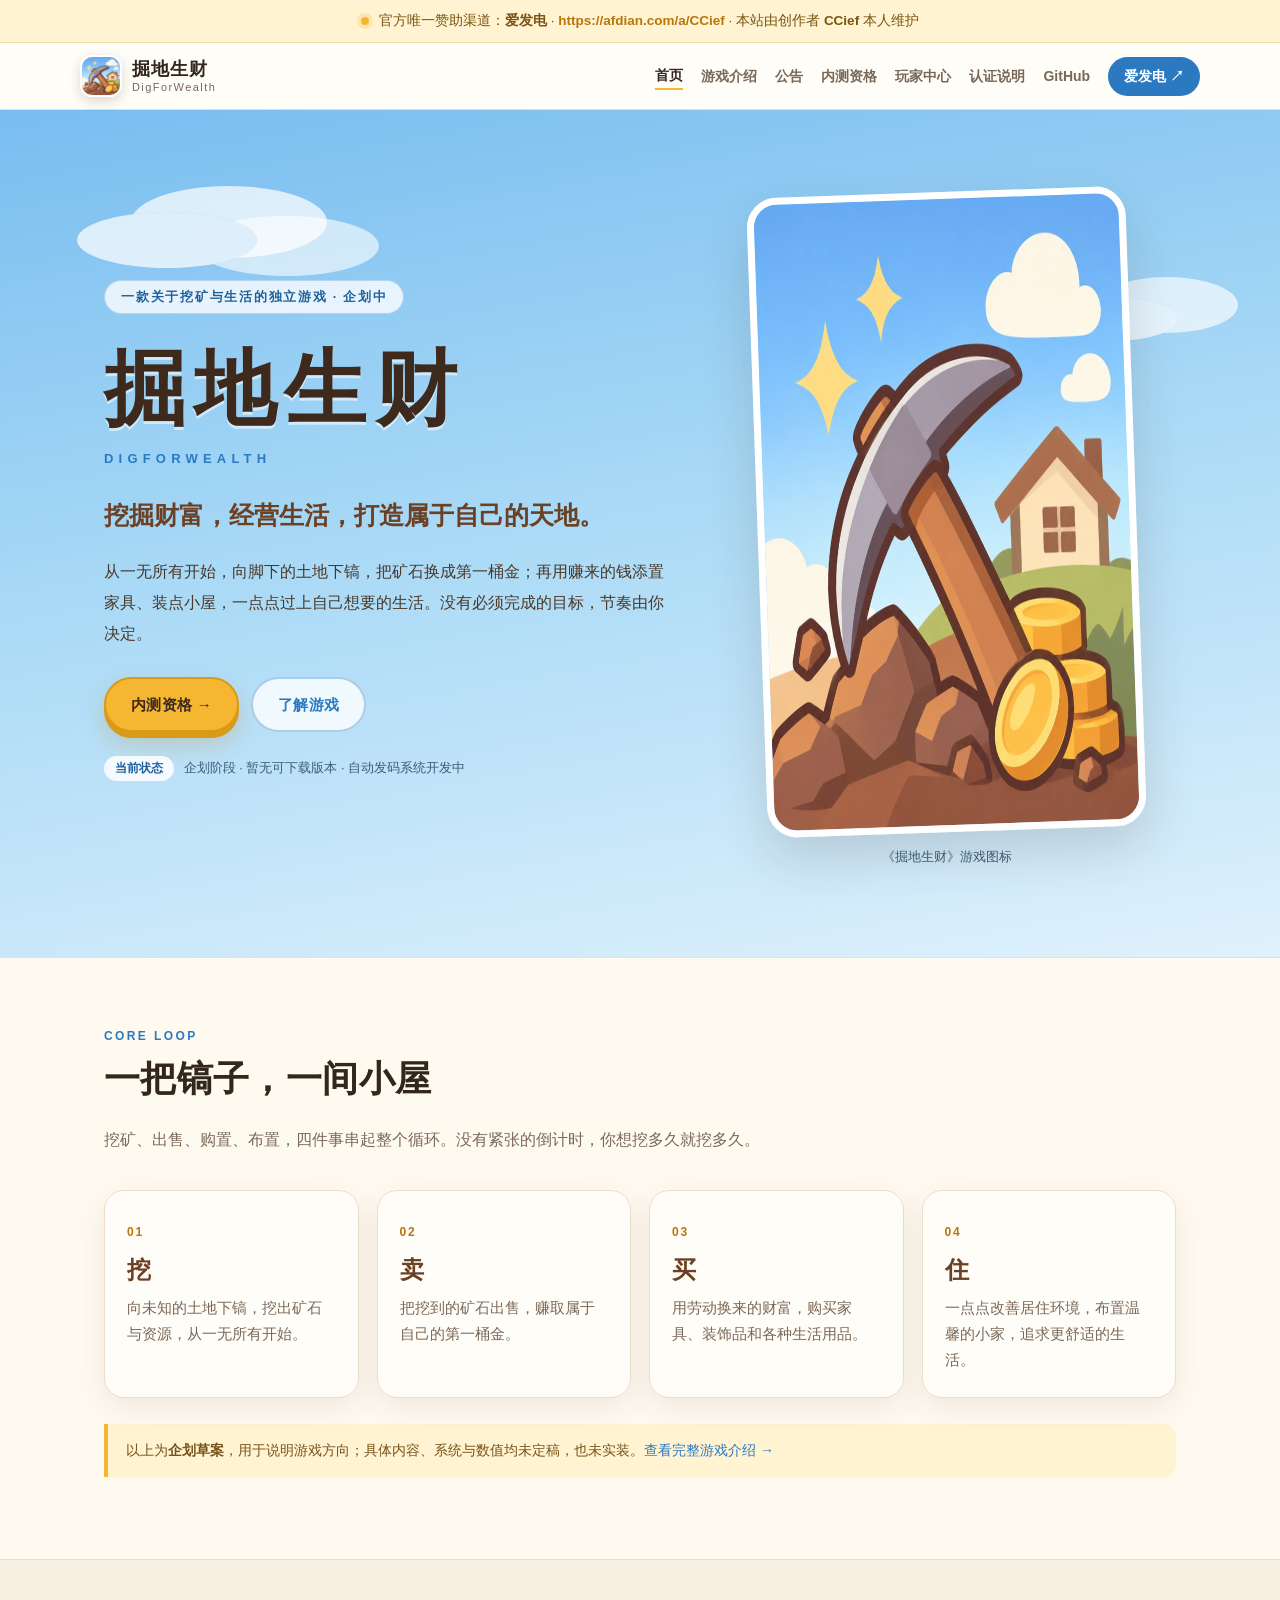
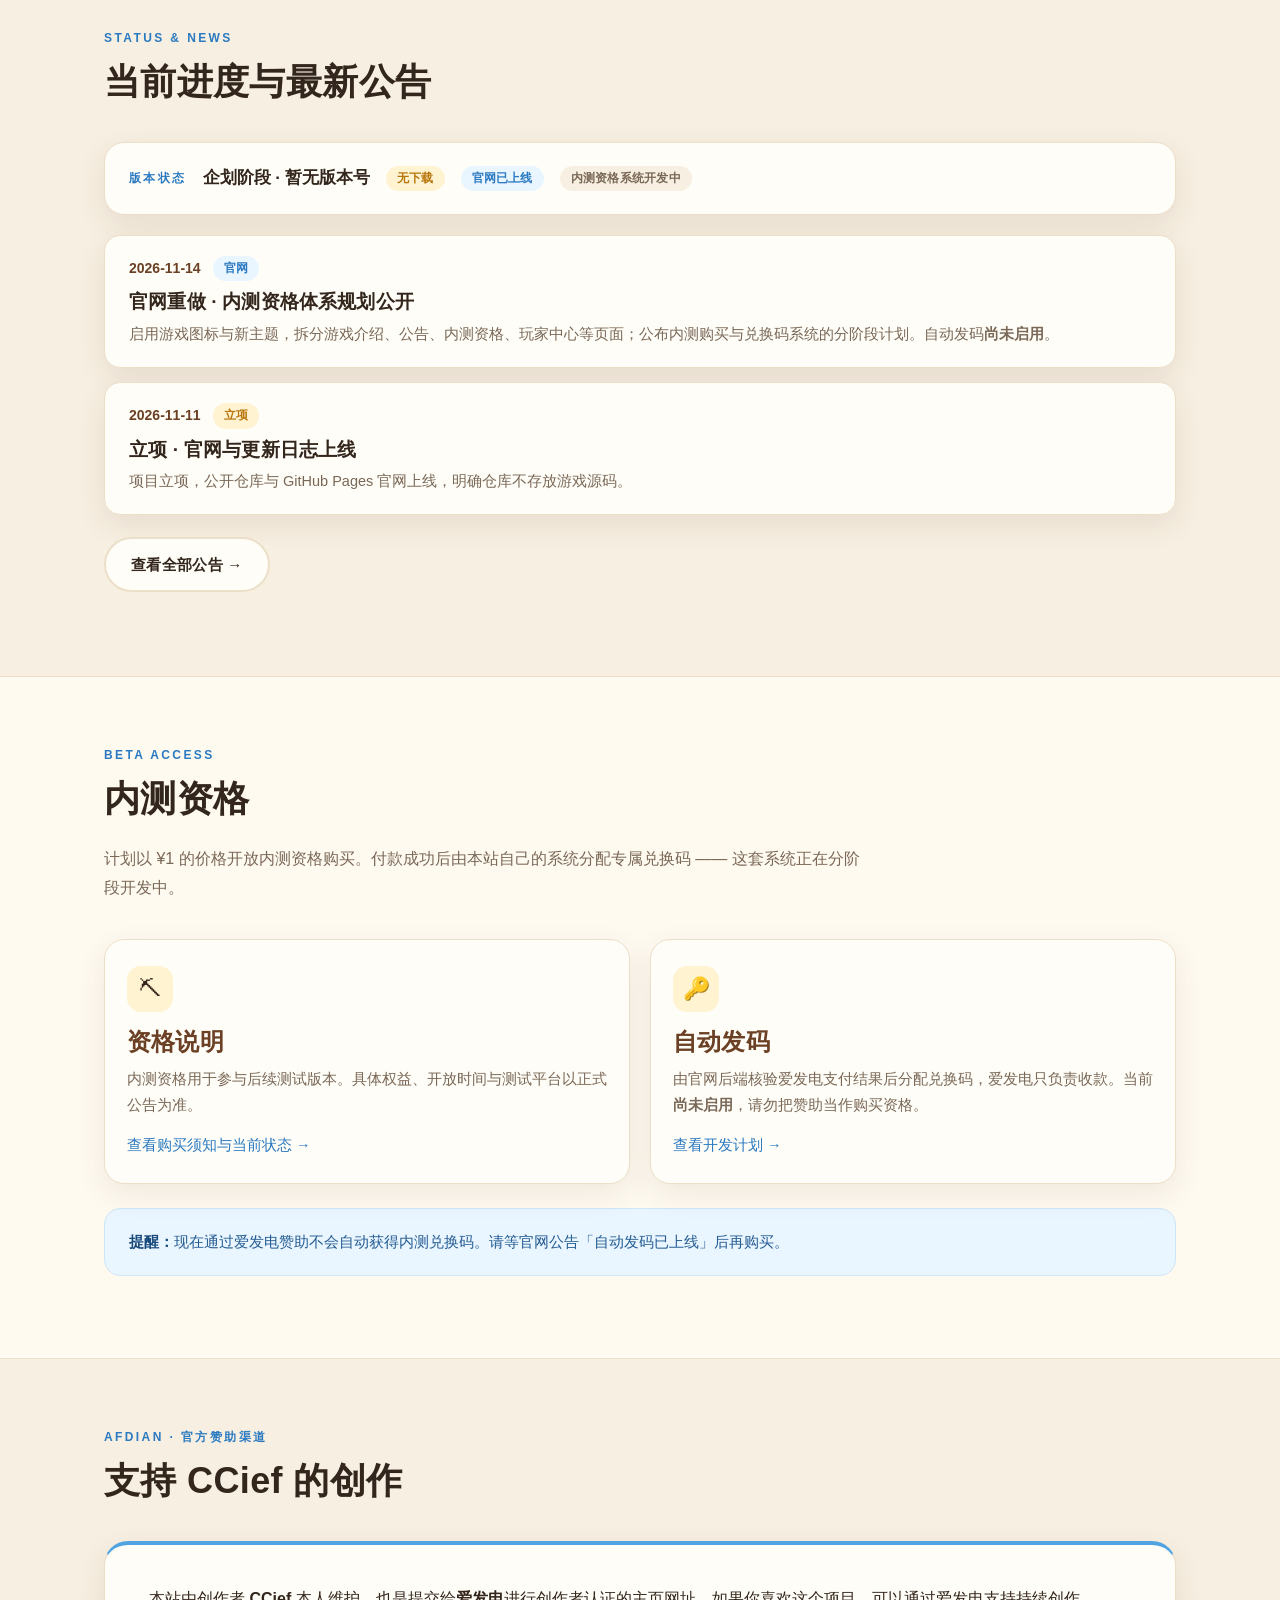
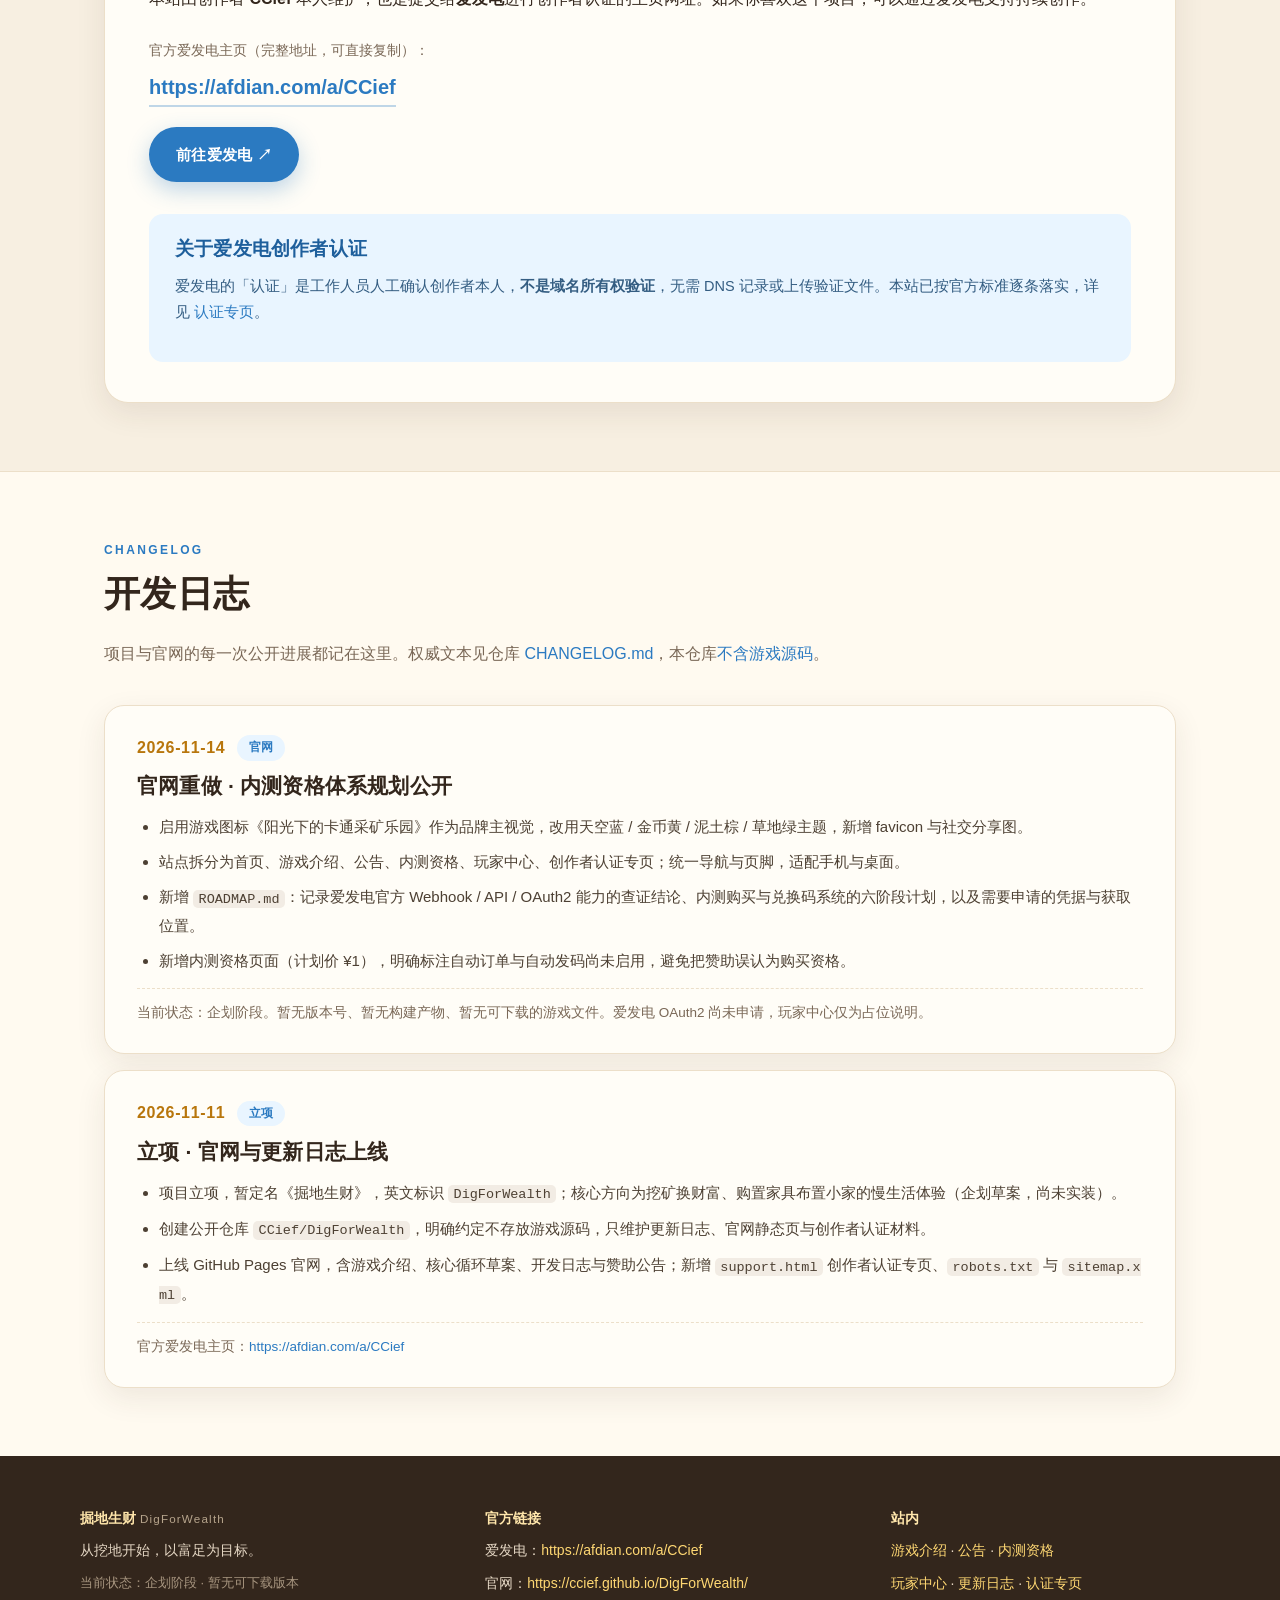
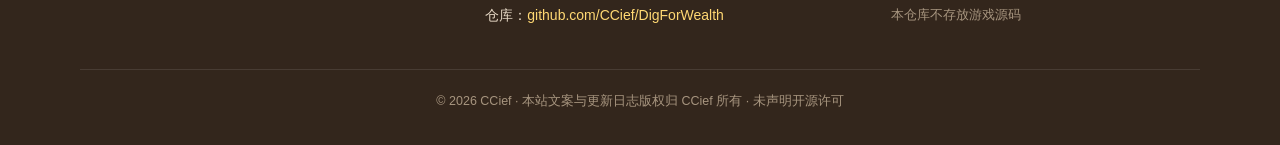
==== commit 0a37a8f8: "site: 官网重做（游戏图标、新主题、多页结构）并公布内测购买与发码系统开发计划" ====
--- a/index.html
+++ b/index.html
@@ -4,30 +4,38 @@
 <meta charset="utf-8">
 <meta name="viewport" content="width=device-width, initial-scale=1">
 <title>掘地生财 DigForWealth · 官方网站</title>
-<meta name="description" content="《掘地生财》官方网站与更新日志。挖掘财富，经营生活，打造属于自己的天地！由 CCief 创作，官方赞助渠道：爱发电 https://afdian.com/a/CCief">
+<meta name="description" content="《掘地生财》官方网站：挖矿获取财富，购买家具装扮自己的家园。查看游戏介绍、开发公告、内测资格与更新日志。">
 <meta name="author" content="CCief">
-<meta name="theme-color" content="#2b211a">
+<meta name="theme-color" content="#4fa3e3">
 <link rel="canonical" href="https://ccief.github.io/DigForWealth/">
 <link rel="me" href="https://afdian.com/a/CCief">
+<link rel="icon" href="favicon.ico" sizes="any">
+<link rel="apple-touch-icon" href="assets/icon.png">
+<meta property="og:type" content="website">
+<meta property="og:title" content="掘地生财 DigForWealth · 官方网站">
+<meta property="og:description" content="挖掘财富，经营生活，打造属于自己的天地。">
+<meta property="og:image" content="https://ccief.github.io/DigForWealth/assets/og-image.png">
 <link rel="stylesheet" href="assets/site.css">
 </head>
 <body>
 <a class="skip" href="#main">跳到主要内容</a>
 
-<div class="notice">
-  <span class="notice-dot" aria-hidden="true"></span>
+<div class="topbar">
+  <span class="topbar-dot" aria-hidden="true"></span>
   <span>官方唯一赞助渠道：<strong>爱发电</strong> · <a href="https://afdian.com/a/CCief" rel="me">https://afdian.com/a/CCief</a> · 本站由创作者 <strong>CCief</strong> 本人维护</span>
 </div>
 
 <header class="site-header">
   <a class="brand" href="./">
-    <span class="brand-mark" aria-hidden="true">⛏</span>
+    <img class="brand-icon" src="assets/icon.png" alt="《掘地生财》游戏图标：镐子、金币与小屋" width="42" height="42">
     <span class="brand-text"><b>掘地生财</b><small>DigForWealth</small></span>
   </a>
   <nav aria-label="主导航">
-    <a href="#about">游戏介绍</a>
-    <a href="#changelog">开发日志</a>
-    <a href="CHANGELOG.md">更新日志</a>
+    <a href="./" aria-current="page">首页</a>
+    <a href="game.html">游戏介绍</a>
+    <a href="news.html">公告</a>
+    <a href="beta.html">内测资格</a>
+    <a href="account.html">玩家中心</a>
     <a href="support.html">认证说明</a>
     <a href="https://github.com/CCief/DigForWealth">GitHub</a>
     <a class="nav-cta" href="https://afdian.com/a/CCief" rel="me">爱发电 ↗</a>
@@ -37,36 +45,34 @@
 <main id="main">
 
   <section class="hero" aria-labelledby="hero-title">
-    <div class="hero-glow" aria-hidden="true"></div>
     <div class="hero-inner">
-      <p class="eyebrow">一款关于挖矿与生活的独立游戏 · 企划中</p>
-      <h1 id="hero-title">掘地生财</h1>
-      <p class="hero-en">DigForWealth</p>
-      <p class="hero-tagline">挖掘财富，经营生活，打造属于自己的天地！</p>
-
-      <div class="hero-copy">
-        <p>在这片充满未知的土地上，你将从一无所有开始，通过挖矿获取资源，将挖到的矿石出售，赚取属于自己的第一桶金。</p>
-        <p>用辛勤劳动换取财富，购买家具、装饰品和各种生活用品，一点点改善自己的居住环境。你可以添置心仪的物品，布置温馨的小家，也可以不断积累财富，追求更加舒适的生活。</p>
-        <p>没有固定的生活方式，没有必须完成的目标。一把镐子，一间小屋，一份属于自己的生活。</p>
-        <p>从挖地开始，以富足为目标。</p>
-        <p>欢迎来到《掘地生财》！</p>
-      </div>
-
-      <div class="hero-actions">
-        <a class="btn btn-primary" href="https://afdian.com/a/CCief" rel="me">在爱发电支持 CCief ↗</a>
-        <a class="btn btn-ghost" href="#changelog">查看开发日志</a>
-      </div>
-      <p class="hero-status"><span class="status-pill">当前状态</span> 企划阶段 · 暂无可下载版本 · 本仓库不存放游戏源码</p>
-    </div>
-  </section>
-
-  <section id="about" class="section" aria-labelledby="about-title">
-    <div class="section-head">
-      <p class="kicker">ABOUT</p>
+      <div class="hero-grid">
+        <div class="hero-copy">
+          <p class="eyebrow">一款关于挖矿与生活的独立游戏 · 企划中</p>
+          <h1 id="hero-title">掘地生财</h1>
+          <p class="hero-en">DigForWealth</p>
+          <p class="tagline">挖掘财富，经营生活，打造属于自己的天地。</p>
+          <p class="hero-desc">从一无所有开始，向脚下的土地下镐，把矿石换成第一桶金；再用赚来的钱添置家具、装点小屋，一点点过上自己想要的生活。没有必须完成的目标，节奏由你决定。</p>
+          <div class="hero-actions">
+            <a class="btn btn-gold" href="beta.html">内测资格 →</a>
+            <a class="btn btn-soft" href="game.html">了解游戏</a>
+          </div>
+          <p class="hero-status"><span class="status-pill">当前状态</span> 企划阶段 · 暂无可下载版本 · 自动发码系统开发中</p>
+        </div>
+        <figure class="hero-art">
+          <img src="assets/icon.png" alt="《掘地生财》游戏图标：蓝天下的镐子、矿石、金币与一间小屋" width="640" height="640">
+          <figcaption>《掘地生财》游戏图标</figcaption>
+        </figure>
+      </div>
+    </div>
+  </section>
+
+  <section class="section" aria-labelledby="about-title">
+    <div class="section-head">
+      <p class="kicker">CORE LOOP</p>
       <h2 id="about-title">一把镐子，一间小屋</h2>
-      <p class="lead">从地下挖出第一块矿石，到把家里布置成自己喜欢的样子 —— 没有必须完成的目标，节奏由你决定。</p>
-    </div>
-
+      <p class="lead">挖矿、出售、购置、布置，四件事串起整个循环。没有紧张的倒计时，你想挖多久就挖多久。</p>
+    </div>
     <div class="grid-4">
       <article class="card">
         <span class="card-num">01</span>
@@ -81,7 +87,7 @@
       <article class="card">
         <span class="card-num">03</span>
         <h3>买</h3>
-        <p>用辛勤劳动换来的财富，购买家具、装饰品和各种生活用品。</p>
+        <p>用劳动换来的财富，购买家具、装饰品和各种生活用品。</p>
       </article>
       <article class="card">
         <span class="card-num">04</span>
@@ -89,10 +95,77 @@
         <p>一点点改善居住环境，布置温馨的小家，追求更舒适的生活。</p>
       </article>
     </div>
-    <p class="note">以上为<strong>企划草案</strong>，用于说明游戏方向；具体内容、系统与数值均未定稿，也未实装。</p>
-  </section>
-
-  <section id="changelog" class="section section-alt" aria-labelledby="log-title">
+    <p class="note">以上为<strong>企划草案</strong>，用于说明游戏方向；具体内容、系统与数值均未定稿，也未实装。<a href="game.html">查看完整游戏介绍 →</a></p>
+  </section>
+
+  <section class="section section-alt" aria-labelledby="status-title">
+    <div class="section-head">
+      <p class="kicker">STATUS &amp; NEWS</p>
+      <h2 id="status-title">当前进度与最新公告</h2>
+    </div>
+    <div class="status-strip">
+      <p class="kicker">版本状态</p>
+      <strong>企划阶段 · 暂无版本号</strong>
+      <span class="pill pill-gold">无下载</span>
+      <span class="pill pill-sky">官网已上线</span>
+      <span class="pill pill-muted">内测资格系统开发中</span>
+    </div>
+    <div class="news-list" style="margin-top:20px">
+      <article class="news-item">
+        <div class="news-meta"><time datetime="2026-11-14">2026-11-14</time><span class="pill pill-sky">官网</span></div>
+        <h3>官网重做 · 内测资格体系规划公开</h3>
+        <p>启用游戏图标与新主题，拆分游戏介绍、公告、内测资格、玩家中心等页面；公布内测购买与兑换码系统的分阶段计划。自动发码<strong>尚未启用</strong>。</p>
+      </article>
+      <article class="news-item">
+        <div class="news-meta"><time datetime="2026-11-11">2026-11-11</time><span class="pill pill-gold">立项</span></div>
+        <h3>立项 · 官网与更新日志上线</h3>
+        <p>项目立项，公开仓库与 GitHub Pages 官网上线，明确仓库不存放游戏源码。</p>
+      </article>
+    </div>
+    <p style="margin-top:22px"><a class="btn btn-outline" href="news.html">查看全部公告 →</a></p>
+  </section>
+
+  <section class="section" aria-labelledby="beta-title">
+    <div class="section-head">
+      <p class="kicker">BETA ACCESS</p>
+      <h2 id="beta-title">内测资格</h2>
+      <p class="lead">计划以 ¥1 的价格开放内测资格购买。付款成功后由本站自己的系统分配专属兑换码 —— 这套系统正在分阶段开发中。</p>
+    </div>
+    <div class="grid-2">
+      <div class="card">
+        <span class="card-icon" aria-hidden="true">⛏</span>
+        <h3>资格说明</h3>
+        <p>内测资格用于参与后续测试版本。具体权益、开放时间与测试平台以正式公告为准。</p>
+        <p style="margin-top:14px"><a href="beta.html">查看购买须知与当前状态 →</a></p>
+      </div>
+      <div class="card">
+        <span class="card-icon" aria-hidden="true">🔑</span>
+        <h3>自动发码</h3>
+        <p>由官网后端核验爱发电支付结果后分配兑换码，爱发电只负责收款。当前<strong>尚未启用</strong>，请勿把赞助当作购买资格。</p>
+        <p style="margin-top:14px"><a href="ROADMAP.md">查看开发计划 →</a></p>
+      </div>
+    </div>
+    <p class="callout" style="margin-top:24px"><strong>提醒：</strong>现在通过爱发电赞助不会自动获得内测兑换码。请等官网公告「自动发码已上线」后再购买。</p>
+  </section>
+
+  <section class="section section-alt" aria-labelledby="support-title">
+    <div class="section-head">
+      <p class="kicker">AFDIAN · 官方赞助渠道</p>
+      <h2 id="support-title">支持 CCief 的创作</h2>
+    </div>
+    <div class="support-card">
+      <p>本站由创作者 <strong>CCief</strong> 本人维护，也是提交给<strong>爱发电</strong>进行创作者认证的主页网址。如果你喜欢这个项目，可以通过爱发电支持持续创作。</p>
+      <p class="support-url-label">官方爱发电主页（完整地址，可直接复制）：</p>
+      <p class="support-url"><a href="https://afdian.com/a/CCief" rel="me">https://afdian.com/a/CCief</a></p>
+      <p><a class="btn btn-sky" href="https://afdian.com/a/CCief" rel="me">前往爱发电 ↗</a></p>
+      <div class="verify">
+        <h3>关于爱发电创作者认证</h3>
+        <p>爱发电的「认证」是工作人员人工确认创作者本人，<strong>不是域名所有权验证</strong>，无需 DNS 记录或上传验证文件。本站已按官方标准逐条落实，详见 <a href="support.html">认证专页</a>。</p>
+      </div>
+    </div>
+  </section>
+
+  <section id="changelog" class="section" aria-labelledby="log-title">
     <div class="section-head">
       <p class="kicker">CHANGELOG</p>
       <h2 id="log-title">开发日志</h2>
@@ -101,40 +174,27 @@
 
     <!-- CHANGELOG:START 本区为 CHANGELOG.md 的静态副本，新增日志时请同步更新两处 -->
     <article class="log-entry">
+      <div class="log-meta"><time datetime="2026-11-14">2026-11-14</time><span class="log-tag">官网</span></div>
+      <h3>官网重做 · 内测资格体系规划公开</h3>
+      <ul>
+        <li>启用游戏图标《阳光下的卡通采矿乐园》作为品牌主视觉，改用天空蓝 / 金币黄 / 泥土棕 / 草地绿主题，新增 favicon 与社交分享图。</li>
+        <li>站点拆分为首页、游戏介绍、公告、内测资格、玩家中心、创作者认证专页；统一导航与页脚，适配手机与桌面。</li>
+        <li>新增 <code>ROADMAP.md</code>：记录爱发电官方 Webhook / API / OAuth2 能力的查证结论、内测购买与兑换码系统的六阶段计划，以及需要申请的凭据与获取位置。</li>
+        <li>新增内测资格页面（计划价 ¥1），明确标注自动订单与自动发码尚未启用，避免把赞助误认为购买资格。</li>
+      </ul>
+      <p class="log-note">当前状态：企划阶段。暂无版本号、暂无构建产物、暂无可下载的游戏文件。爱发电 OAuth2 尚未申请，玩家中心仅为占位说明。</p>
+    </article>
+    <article class="log-entry" style="margin-top:16px">
       <div class="log-meta"><time datetime="2026-11-11">2026-11-11</time><span class="log-tag">立项</span></div>
       <h3>立项 · 官网与更新日志上线</h3>
       <ul>
         <li>项目立项，暂定名《掘地生财》，英文标识 <code>DigForWealth</code>；核心方向为挖矿换财富、购置家具布置小家的慢生活体验（企划草案，尚未实装）。</li>
         <li>创建公开仓库 <code>CCief/DigForWealth</code>，明确约定不存放游戏源码，只维护更新日志、官网静态页与创作者认证材料。</li>
-        <li>上线 GitHub Pages 官网 <code>https://ccief.github.io/DigForWealth/</code>，含游戏介绍、核心循环草案、开发日志与赞助公告，纯 HTML/CSS 零 JavaScript。</li>
-        <li>官网公开宣传爱发电主页 <code>https://afdian.com/a/CCief</code>，并新增 <a href="support.html">创作者认证专页</a>。</li>
-        <li>新增 <code>robots.txt</code> 与 <code>sitemap.xml</code>。</li>
+        <li>上线 GitHub Pages 官网，含游戏介绍、核心循环草案、开发日志与赞助公告；新增 <code>support.html</code> 创作者认证专页、<code>robots.txt</code> 与 <code>sitemap.xml</code>。</li>
       </ul>
-      <p class="log-note">当前状态：企划阶段。暂无版本号、暂无构建产物、暂无可下载的游戏文件。</p>
+      <p class="log-note">官方爱发电主页：<a href="https://afdian.com/a/CCief" rel="me">https://afdian.com/a/CCief</a></p>
     </article>
     <!-- CHANGELOG:END -->
-  </section>
-
-  <section id="support" class="section support" aria-labelledby="support-title">
-    <div class="support-card">
-      <p class="kicker">AFDIAN · 官方赞助渠道</p>
-      <h2 id="support-title">支持 CCief 的创作</h2>
-      <p>本站由创作者 <strong>CCief</strong> 本人维护，也是提交给<strong>爱发电</strong>进行创作者认证的主页网址。如果你喜欢这个项目，可以通过爱发电支持持续创作。</p>
-
-      <p class="support-url-label">官方爱发电主页（完整地址，可直接复制）：</p>
-      <p class="support-url"><a href="https://afdian.com/a/CCief" rel="me">https://afdian.com/a/CCief</a></p>
-      <p><a class="btn btn-primary" href="https://afdian.com/a/CCief" rel="me">前往爱发电 ↗</a></p>
-
-      <div class="verify">
-        <h3>关于爱发电创作者认证</h3>
-        <p>爱发电的「认证」是工作人员人工确认创作者本人，<strong>不是域名所有权验证</strong>，无需 DNS 记录或上传验证文件。官方 FAQ 的三条标准，本站逐条对应：</p>
-        <ol>
-          <li><strong>完整有效的主页网址</strong> → <code>https://ccief.github.io/DigForWealth/</code>，或专门的 <a href="support.html">support.html</a> 认证专页。</li>
-          <li><strong>公开宣传爱发电</strong> → 顶部公告条、本页按钮、页脚均标注并写出完整地址，链接带 <code>rel="me"</code> 身份标记。</li>
-          <li><strong>有创作内容</strong> → 本站含游戏介绍、企划草案与真实更新日志，不是空白站点。</li>
-        </ol>
-      </div>
-    </div>
   </section>
 
 </main>
@@ -154,8 +214,8 @@
     </div>
     <div>
       <p class="footer-title">站内</p>
-      <p><a href="CHANGELOG.md">更新日志</a> · <a href="support.html">认证专页</a></p>
-      <p><a href="#about">游戏介绍</a> · <a href="#changelog">开发日志</a></p>
+      <p><a href="game.html">游戏介绍</a> · <a href="news.html">公告</a> · <a href="beta.html">内测资格</a></p>
+      <p><a href="account.html">玩家中心</a> · <a href="CHANGELOG.md">更新日志</a> · <a href="support.html">认证专页</a></p>
       <p class="footer-muted">本仓库不存放游戏源码</p>
     </div>
   </div>
--- a/assets/site.css
+++ b/assets/site.css
@@ -1,23 +1,30 @@
 /* 掘地生财 DigForWealth — 官方站点样式
-   纯 CSS、零 JavaScript；内容始终可见，动画仅作增强。 */
+   纯 HTML / CSS，零 JavaScript；内容始终可见，动画仅作增强。
+   主题取自游戏图标：天空蓝、金币黄、泥土棕、草地绿、奶油白。 */
 
 :root {
-  --bg: #fbf7f0;
-  --surface: #fffdf8;
-  --surface-alt: #f5eee2;
-  --ink: #2f261d;
-  --muted: #756658;
-  --line: #e8ddcb;
-  --amber: #c1842f;
-  --amber-deep: #8c5a1e;
-  --amber-soft: #fbf0da;
-  --purple: #7b4fd8;
-  --purple-deep: #5d37b0;
-  --purple-soft: #f2ecff;
-  --dark: #2b211a;
-  --dark-2: #463425;
-  --radius: 16px;
-  --shadow: 0 10px 34px rgba(58, 41, 24, .08);
+  --sky: #4fa3e3;
+  --sky-deep: #2b7ac1;
+  --sky-soft: #e9f5ff;
+  --gold: #f5b731;
+  --gold-deep: #b8760c;
+  --gold-soft: #fff3d2;
+  --soil: #6b4024;
+  --soil-deep: #3d2a1c;
+  --soil-soft: #f6e8d3;
+  --grass: #84b84c;
+  --grass-soft: #edf7dc;
+  --cream: #fffaf0;
+  --surface: #fffdf7;
+  --surface-alt: #f7efe1;
+  --ink: #33261c;
+  --muted: #7a6857;
+  --line: #ecdfc9;
+  --dark: #33261c;
+  --dark-2: #4a3423;
+  --radius: 20px;
+  --shadow: 0 10px 30px rgba(61, 42, 28, .09);
+  --shadow-lg: 0 22px 50px rgba(61, 42, 28, .16);
   --font: -apple-system, BlinkMacSystemFont, "Segoe UI", "PingFang SC",
           "Microsoft YaHei", "Noto Sans CJK SC", "Source Han Sans SC", sans-serif;
 }
@@ -26,21 +33,22 @@
 html { scroll-behavior: smooth; }
 body {
   margin: 0;
-  background: var(--bg);
+  background: var(--cream);
   color: var(--ink);
   font-family: var(--font);
   font-size: 16px;
   line-height: 1.8;
   -webkit-font-smoothing: antialiased;
 }
-a { color: var(--amber-deep); text-decoration: none; }
+a { color: var(--sky-deep); text-decoration: none; }
 a:hover { text-decoration: underline; }
-h1, h2, h3 { line-height: 1.35; margin: 0 0 .6em; font-weight: 750; letter-spacing: .01em; }
+h1, h2, h3, h4 { line-height: 1.35; margin: 0 0 .6em; font-weight: 800; letter-spacing: .01em; }
 p { margin: 0 0 1em; }
+img { max-width: 100%; display: block; }
 code {
   font-family: "SFMono-Regular", Consolas, "Liberation Mono", monospace;
   font-size: .9em;
-  background: rgba(120, 90, 50, .09);
+  background: rgba(107, 64, 36, .09);
   padding: .12em .4em;
   border-radius: 5px;
   word-break: break-all;
@@ -52,21 +60,21 @@
 .skip:focus { left: 12px; top: 12px; }
 
 /* ---------- 顶部公告：爱发电公开标注 ---------- */
-.notice {
+.topbar {
   display: flex; align-items: center; justify-content: center; gap: 10px;
   flex-wrap: wrap;
   padding: 9px 20px;
-  background: var(--purple-soft);
-  border-bottom: 1px solid #e2d5fb;
-  color: #4b347c;
+  background: var(--gold-soft);
+  border-bottom: 1px solid #f0dcae;
+  color: #7a5411;
   font-size: 13.5px;
   text-align: center;
 }
-.notice a { color: var(--purple-deep); font-weight: 650; }
-.notice-dot {
+.topbar a { color: var(--gold-deep); font-weight: 700; }
+.topbar-dot {
   width: 8px; height: 8px; border-radius: 50%;
-  background: var(--purple);
-  box-shadow: 0 0 0 4px rgba(123, 79, 216, .14);
+  background: var(--gold);
+  box-shadow: 0 0 0 4px rgba(245, 183, 49, .22);
   flex: none;
 }
 
@@ -74,136 +82,149 @@
 .site-header {
   position: sticky; top: 0; z-index: 20;
   display: flex; align-items: center; justify-content: space-between;
-  gap: 20px; flex-wrap: wrap;
-  padding: 14px max(24px, calc((100vw - 1080px) / 2));
-  background: rgba(255, 253, 248, .93);
+  gap: 18px; flex-wrap: wrap;
+  padding: 12px max(24px, calc((100vw - 1120px) / 2));
+  background: rgba(255, 253, 247, .94);
   backdrop-filter: blur(12px);
   border-bottom: 1px solid var(--line);
 }
-.brand { display: inline-flex; align-items: center; gap: 11px; color: var(--ink); }
+.brand { display: inline-flex; align-items: center; gap: 10px; color: var(--ink); }
 .brand:hover { text-decoration: none; }
-.brand-mark {
-  display: grid; place-items: center;
-  width: 38px; height: 38px; border-radius: 11px;
-  background: linear-gradient(145deg, var(--amber), var(--amber-deep));
-  color: #fff; font-size: 20px;
-  box-shadow: 0 4px 12px rgba(140, 90, 30, .25);
+.brand-icon {
+  width: 42px; height: 42px; border-radius: 12px;
+  border: 2px solid #fff;
+  box-shadow: 0 4px 12px rgba(61, 42, 28, .18);
 }
 .brand-text { display: flex; flex-direction: column; line-height: 1.25; }
 .brand-text b { font-size: 18px; letter-spacing: .06em; }
 .brand-text small { color: var(--muted); font-size: 11px; letter-spacing: .13em; }
-.site-header nav { display: flex; align-items: center; gap: 20px; flex-wrap: wrap; font-size: 14px; }
-.site-header nav a { color: var(--muted); font-weight: 600; }
-.site-header nav a:hover { color: var(--ink); text-decoration: none; }
+.site-header nav { display: flex; align-items: center; gap: 18px; flex-wrap: wrap; font-size: 14px; }
+.site-header nav a { color: var(--muted); font-weight: 650; }
+.site-header nav a:hover, .site-header nav a[aria-current="page"] { color: var(--ink); text-decoration: none; }
+.site-header nav a[aria-current="page"] { border-bottom: 2px solid var(--gold); }
 .site-header nav .nav-cta {
-  color: #fff; background: var(--purple);
-  padding: 7px 15px; border-radius: 999px;
-}
-.site-header nav .nav-cta:hover { background: var(--purple-deep); }
+  color: #fff; background: var(--sky-deep);
+  padding: 7px 16px; border-radius: 999px;
+  border-bottom: 0;
+}
+.site-header nav .nav-cta:hover { background: var(--sky); color: #fff; text-decoration: none; }
 
 /* ---------- Hero ---------- */
 .hero {
   position: relative; overflow: hidden;
-  background: radial-gradient(120% 120% at 50% -10%, #5b4230 0%, var(--dark-2) 38%, var(--dark) 100%);
-  color: #f7efe2;
-}
-.hero-glow {
-  position: absolute; width: 780px; height: 780px;
-  left: 50%; top: -420px; transform: translateX(-50%);
-  background: radial-gradient(circle, rgba(224, 165, 70, .26) 0%, rgba(224, 165, 70, 0) 68%);
-  pointer-events: none;
-  animation: drift 18s ease-in-out infinite alternate;
-}
-.hero::after {
-  content: ""; position: absolute; left: 0; right: 0; bottom: 0; height: 46px;
-  background: linear-gradient(to top, rgba(24, 17, 12, .35), transparent);
-  pointer-events: none;
-}
+  background: linear-gradient(170deg, #79bdf0 0%, #a8d9f6 46%, #dff1fc 100%);
+  border-bottom: 1px solid #cfe6f7;
+}
+.hero::before, .hero::after {
+  content: ""; position: absolute; border-radius: 50%;
+  background: rgba(255, 255, 255, .72); pointer-events: none;
+}
+.hero::before { width: 180px; height: 56px; left: 6%; top: 12%; box-shadow: 62px -18px 0 8px rgba(255,255,255,.72), 120px 6px 0 2px rgba(255,255,255,.6); }
+.hero::after { width: 130px; height: 44px; right: 8%; top: 22%; box-shadow: 54px -14px 0 6px rgba(255,255,255,.66); }
 .hero-inner {
   position: relative; z-index: 1;
-  max-width: 820px; margin: 0 auto;
-  padding: 76px 24px 80px;
-  text-align: center;
-}
+  max-width: 1120px; margin: 0 auto;
+  padding: 66px 24px 72px;
+}
+.hero-grid { display: grid; grid-template-columns: 1.1fr .9fr; gap: 52px; align-items: center; }
+.hero-copy { max-width: 580px; }
 .eyebrow {
-  display: inline-block; margin-bottom: 22px;
-  font-size: 12.5px; letter-spacing: .16em;
-  color: #e4c393;
-  border: 1px solid rgba(228, 195, 147, .4);
+  display: inline-block; margin-bottom: 20px;
+  font-size: 12.5px; letter-spacing: .14em; font-weight: 700;
+  color: #1e5f9c;
+  background: rgba(255, 255, 255, .78);
+  border: 1px solid rgba(43, 122, 193, .28);
   border-radius: 999px; padding: 5px 16px;
 }
 .hero h1 {
-  font-size: clamp(48px, 9vw, 86px);
-  letter-spacing: .12em; margin: 0 0 4px;
-  color: #fff8eb;
-  text-shadow: 0 6px 30px rgba(0, 0, 0, .3);
+  font-size: clamp(46px, 7.4vw, 82px);
+  letter-spacing: .1em; margin: 0 0 2px;
+  color: var(--soil-deep);
+  text-shadow: 0 3px 0 rgba(255, 255, 255, .55);
 }
 .hero-en {
-  margin: 0 0 30px; color: #cbb394;
-  font-size: 13px; letter-spacing: .42em; text-transform: uppercase;
-}
-.hero-tagline {
-  font-size: clamp(19px, 2.6vw, 25px);
-  color: #f3d9a8; font-weight: 650; margin-bottom: 28px;
-}
-.hero-copy {
-  max-width: 660px; margin: 0 auto 34px;
-  color: #e7dccb; font-size: 15.5px; line-height: 2.05;
-  text-align: left;
-}
-.hero-copy p { margin-bottom: 1.05em; }
-.hero-copy p:last-child { color: #f3d9a8; font-weight: 650; }
-.hero-actions { display: flex; justify-content: center; gap: 14px; flex-wrap: wrap; }
+  margin: 0 0 22px; color: #2b7ac1;
+  font-size: 13px; letter-spacing: .4em; text-transform: uppercase; font-weight: 700;
+}
+.tagline {
+  font-size: clamp(19px, 2.5vw, 25px);
+  color: var(--soil); font-weight: 750; margin-bottom: 18px;
+}
+.hero-desc { color: #4a382a; font-size: 15.5px; line-height: 2; margin-bottom: 28px; }
+.hero-actions { display: flex; gap: 12px; flex-wrap: wrap; margin-bottom: 24px; }
 .btn {
-  display: inline-block; padding: 13px 26px; border-radius: 999px;
-  font-size: 15px; font-weight: 700; letter-spacing: .02em;
+  display: inline-block; padding: 12px 25px; border-radius: 999px;
+  font-size: 15px; font-weight: 750; letter-spacing: .02em;
+  border: 2px solid transparent;
   transition: transform .2s ease, box-shadow .2s ease, background .2s ease;
 }
 .btn:hover { text-decoration: none; transform: translateY(-2px); }
-.btn-primary {
-  background: var(--purple); color: #fff;
-  box-shadow: 0 8px 22px rgba(90, 50, 190, .35);
-}
-.btn-primary:hover { background: #8a61e2; }
-.btn-ghost {
-  border: 1px solid rgba(247, 239, 226, .45);
-  color: #f7efe2; background: rgba(255, 255, 255, .04);
-}
-.btn-ghost:hover { background: rgba(255, 255, 255, .12); }
-.btn-ghost.dark { color: var(--ink); border-color: var(--line); background: var(--surface); }
-.btn-ghost.dark:hover { background: var(--surface-alt); }
-.hero-status { margin: 28px 0 0; font-size: 13px; color: #c6b7a2; }
+.btn-gold {
+  background: var(--gold); color: var(--soil-deep);
+  border-color: #d99a19;
+  box-shadow: 0 6px 0 #d99a19, 0 12px 24px rgba(184, 118, 12, .24);
+}
+.btn-gold:hover { background: #ffc746; box-shadow: 0 6px 0 #d99a19, 0 16px 28px rgba(184, 118, 12, .3); }
+.btn-sky { background: var(--sky-deep); color: #fff; box-shadow: 0 8px 22px rgba(43, 122, 193, .3); }
+.btn-sky:hover { background: var(--sky); color: #fff; }
+.btn-outline { border-color: var(--line); background: var(--surface); color: var(--ink); }
+.btn-outline:hover { background: var(--surface-alt); }
+.btn-soft { border-color: rgba(43, 122, 193, .35); background: rgba(255,255,255,.8); color: var(--sky-deep); }
+.btn-soft:hover { background: #fff; }
+.btn.is-disabled, .btn[aria-disabled="true"] {
+  background: #e8e0d2; color: #8b7b68; border-color: #d8ccb8;
+  box-shadow: none; cursor: not-allowed; transform: none;
+}
+.btn.is-disabled:hover, .btn[aria-disabled="true"]:hover { transform: none; }
+.hero-status { margin: 0; font-size: 13px; color: #3f5d75; }
 .status-pill {
-  display: inline-block; margin-right: 6px; padding: 2px 10px;
-  border-radius: 999px; background: rgba(240, 200, 130, .16);
-  color: #f0cf92; font-size: 12px;
+  display: inline-block; margin-right: 6px; padding: 2px 11px;
+  border-radius: 999px; background: rgba(255, 255, 255, .85);
+  color: #1e5f9c; font-size: 12px; font-weight: 700;
+}
+.hero-art { position: relative; }
+.hero-art img {
+  width: 100%; border-radius: 30px;
+  border: 7px solid #fff;
+  box-shadow: var(--shadow-lg);
+  transform: rotate(-2deg);
+}
+.hero-art figcaption {
+  margin-top: 14px; text-align: center;
+  font-size: 12.5px; color: #3f5d75;
 }
 
 /* ---------- 通用区块 ---------- */
-.section {
-  max-width: 1080px; margin: 0 auto;
-  padding: 72px 24px;
-}
+.section { max-width: 1120px; margin: 0 auto; padding: 68px 24px; }
 .section-alt {
   max-width: none;
   background: var(--surface-alt);
   border-top: 1px solid var(--line);
   border-bottom: 1px solid var(--line);
 }
-.section-alt > * { max-width: 1032px; margin-left: auto; margin-right: auto; }
-.section-head { margin-bottom: 38px; }
+.section-alt > * { max-width: 1072px; margin-left: auto; margin-right: auto; }
+.section-head { margin-bottom: 36px; }
 .kicker {
-  font-size: 12px; letter-spacing: .22em; font-weight: 700;
-  color: var(--amber-deep); text-transform: uppercase; margin-bottom: 8px;
+  font-size: 12px; letter-spacing: .2em; font-weight: 800;
+  color: var(--sky-deep); text-transform: uppercase; margin-bottom: 8px;
 }
 .section h2 { font-size: clamp(26px, 4vw, 36px); }
-.lead { color: var(--muted); font-size: 16px; max-width: 720px; }
+.section h3 { font-size: 20px; }
+.lead { color: var(--muted); font-size: 16px; max-width: 760px; }
 .note {
   margin-top: 26px; padding: 14px 18px;
-  background: var(--amber-soft); border-left: 3px solid var(--amber);
-  border-radius: 0 10px 10px 0; color: #6d542f; font-size: 14px;
-}
-
+  background: var(--gold-soft); border-left: 4px solid var(--gold);
+  border-radius: 0 12px 12px 0; color: #785318; font-size: 14px;
+}
+.callout {
+  padding: 20px 24px; border-radius: 16px;
+  background: var(--sky-soft); border: 1px solid #cfe6f7;
+  color: #245c92; font-size: 14.5px;
+}
+.callout strong { color: #17497a; }
+
+.grid-2 { display: grid; grid-template-columns: repeat(2, 1fr); gap: 20px; }
+.grid-3 { display: grid; grid-template-columns: repeat(3, 1fr); gap: 20px; }
 .grid-4 { display: grid; grid-template-columns: repeat(4, 1fr); gap: 18px; }
 .card {
   position: relative;
@@ -211,126 +232,200 @@
   border-radius: var(--radius); padding: 26px 22px 24px;
   box-shadow: var(--shadow);
   transition: transform .25s ease, box-shadow .25s ease;
-  animation: rise .65s ease-out backwards;
-}
-.card:nth-child(2) { animation-delay: .08s; }
-.card:nth-child(3) { animation-delay: .16s; }
-.card:nth-child(4) { animation-delay: .24s; }
-.card:hover { transform: translateY(-6px); box-shadow: 0 18px 40px rgba(58, 41, 24, .13); }
-.card-num { font-size: 12px; letter-spacing: .16em; color: var(--amber); font-weight: 700; }
-.card h3 { font-size: 27px; margin: 10px 0 8px; color: var(--amber-deep); }
+  animation: rise .6s ease-out backwards;
+}
+.card:nth-child(2) { animation-delay: .07s; }
+.card:nth-child(3) { animation-delay: .14s; }
+.card:nth-child(4) { animation-delay: .21s; }
+.card:hover { transform: translateY(-5px); box-shadow: var(--shadow-lg); }
+.card-num { font-size: 12px; letter-spacing: .16em; color: var(--gold-deep); font-weight: 800; }
+.card h3 { font-size: 24px; margin: 8px 0 8px; color: var(--soil); }
 .card p { color: var(--muted); font-size: 14.5px; margin: 0; }
+.card-icon {
+  display: grid; place-items: center;
+  width: 46px; height: 46px; border-radius: 14px;
+  background: var(--gold-soft); font-size: 22px; margin-bottom: 14px;
+}
+
+/* ---------- 状态 / 徽章 ---------- */
+.pill {
+  display: inline-block; padding: 2px 11px; border-radius: 999px;
+  font-size: 12px; font-weight: 750; letter-spacing: .02em;
+}
+.pill-sky { background: var(--sky-soft); color: var(--sky-deep); }
+.pill-gold { background: var(--gold-soft); color: var(--gold-deep); }
+.pill-grass { background: var(--grass-soft); color: #4e7a22; }
+.pill-muted { background: var(--surface-alt); color: var(--muted); }
+.status-strip {
+  display: flex; align-items: center; gap: 16px; flex-wrap: wrap;
+  background: var(--surface); border: 1px solid var(--line);
+  border-radius: var(--radius); padding: 20px 24px; box-shadow: var(--shadow);
+}
+.status-strip .kicker { margin: 0; }
+.status-strip strong { font-size: 17px; }
+
+/* ---------- 公告 ---------- */
+.news-list { display: grid; gap: 14px; }
+.news-item {
+  background: var(--surface); border: 1px solid var(--line);
+  border-radius: 16px; padding: 20px 24px; box-shadow: var(--shadow);
+}
+.news-meta { display: flex; align-items: center; gap: 12px; flex-wrap: wrap; margin-bottom: 8px; }
+.news-meta time { font-weight: 750; color: var(--soil); font-size: 14px; }
+.news-item h3 { font-size: 19px; margin-bottom: 6px; }
+.news-item p { color: var(--muted); font-size: 14.5px; margin: 0; }
+.news-item ul { margin: 0; padding-left: 20px; color: #4d4033; font-size: 14.5px; }
+.empty-state {
+  padding: 26px; border: 1px dashed var(--line); border-radius: 16px;
+  color: var(--muted); background: var(--surface); font-size: 14.5px;
+}
+
+/* ---------- 时间线 / 开发进度 ---------- */
+.timeline { list-style: none; margin: 0; padding: 0 0 0 24px; border-left: 3px solid var(--gold-soft); }
+.timeline li { position: relative; padding: 0 0 26px 22px; }
+.timeline li::before {
+  content: ""; position: absolute; left: -33px; top: 6px;
+  width: 15px; height: 15px; border-radius: 50%;
+  background: var(--gold); border: 3px solid var(--cream);
+}
+.timeline h3 { font-size: 18px; margin-bottom: 4px; }
+.timeline p { color: var(--muted); font-size: 14.5px; margin: 0; }
+
+/* ---------- 内测资格 / 商品 ---------- */
+.product-card {
+  background: var(--surface); border: 2px solid var(--gold);
+  border-radius: 24px; padding: 32px 34px; box-shadow: var(--shadow-lg);
+}
+.product-card h2 { font-size: 27px; }
+.price { display: flex; align-items: baseline; gap: 8px; margin: 6px 0 18px; }
+.price b { font-size: 52px; line-height: 1.1; color: var(--gold-deep); }
+.price span { color: var(--muted); font-size: 14px; }
+.product-list { list-style: none; margin: 0 0 24px; padding: 0; }
+.product-list li { padding: 7px 0 7px 26px; position: relative; font-size: 14.5px; color: #4d4033; }
+.product-list li::before {
+  content: ""; position: absolute; left: 2px; top: 15px;
+  width: 9px; height: 9px; border-radius: 50%; background: var(--grass);
+}
+.steps { counter-reset: step; display: grid; gap: 12px; margin: 0; padding: 0; list-style: none; }
+.steps li {
+  counter-increment: step;
+  display: flex; gap: 14px; align-items: flex-start;
+  background: var(--surface); border: 1px solid var(--line);
+  border-radius: 14px; padding: 16px 20px; font-size: 14.5px;
+}
+.steps li::before {
+  content: counter(step); flex: none;
+  display: grid; place-items: center;
+  width: 28px; height: 28px; border-radius: 50%;
+  background: var(--sky-soft); color: var(--sky-deep); font-weight: 800; font-size: 13px;
+}
+.steps li p { margin: 0; }
+.steps li .step-state { display: block; font-size: 12.5px; color: var(--muted); margin-top: 2px; }
+.faq { display: grid; gap: 12px; }
+.faq-item { background: var(--surface); border: 1px solid var(--line); border-radius: 14px; padding: 18px 22px; }
+.faq-item h3 { font-size: 17px; margin-bottom: 6px; }
+.faq-item p { margin: 0; color: var(--muted); font-size: 14.5px; }
 
 /* ---------- 更新日志 ---------- */
 .log-entry {
   background: var(--surface); border: 1px solid var(--line);
-  border-radius: var(--radius); padding: 30px 32px;
-  box-shadow: var(--shadow);
-  animation: rise .65s ease-out backwards;
+  border-radius: var(--radius); padding: 28px 32px; box-shadow: var(--shadow);
 }
 .log-meta { display: flex; align-items: center; gap: 12px; margin-bottom: 10px; }
-.log-meta time { font-weight: 700; color: var(--amber-deep); letter-spacing: .04em; }
-.log-tag {
-  font-size: 12px; color: #5b4a86; background: var(--purple-soft);
-  border-radius: 999px; padding: 2px 12px; font-weight: 650;
-}
-.log-entry h3 { font-size: 22px; }
+.log-meta time { font-weight: 750; color: var(--gold-deep); letter-spacing: .04em; }
+.log-tag { font-size: 12px; color: var(--sky-deep); background: var(--sky-soft); border-radius: 999px; padding: 2px 12px; font-weight: 700; }
+.log-entry h3 { font-size: 21px; }
 .log-entry ul { margin: 0 0 14px; padding-left: 22px; color: #4d4033; font-size: 15px; }
 .log-entry li { margin-bottom: 8px; }
 .log-note { margin: 0; padding-top: 12px; border-top: 1px dashed var(--line); color: var(--muted); font-size: 13.5px; }
 
 /* ---------- 赞助 / 认证 ---------- */
-.support { max-width: 1080px; }
 .support-card {
   background: var(--surface); border: 1px solid var(--line);
-  border-radius: 24px; padding: 44px 46px;
-  box-shadow: var(--shadow);
-  border-top: 4px solid var(--purple);
+  border-radius: 24px; padding: 40px 44px; box-shadow: var(--shadow);
+  border-top: 4px solid var(--sky);
 }
 .support-card h2 { font-size: clamp(26px, 4vw, 34px); }
-.support-url-label { margin: 26px 0 6px; font-size: 14px; color: var(--muted); }
-.support-url { margin: 0 0 22px; }
+.support-url-label { margin: 24px 0 6px; font-size: 14px; color: var(--muted); }
+.support-url { margin: 0 0 20px; }
 .support-url a {
-  display: inline-block; font-size: clamp(15px, 2.4vw, 20px); font-weight: 750;
-  color: var(--purple-deep); word-break: break-all;
-  border-bottom: 2px solid rgba(123, 79, 216, .3);
-}
-.verify {
-  margin-top: 36px; padding: 24px 26px;
-  background: var(--purple-soft); border-radius: 14px;
-}
-.verify h3 { font-size: 19px; color: #4b347c; }
-.verify p, .verify li { font-size: 14.5px; color: #5b4d73; }
+  display: inline-block; font-size: clamp(15px, 2.4vw, 20px); font-weight: 800;
+  color: var(--sky-deep); word-break: break-all;
+  border-bottom: 2px solid rgba(43, 122, 193, .3);
+}
+.verify { margin-top: 32px; padding: 22px 26px; background: var(--sky-soft); border-radius: 14px; }
+.verify h3 { font-size: 19px; color: #1e5f9c; }
+.verify p, .verify li { font-size: 14.5px; color: #345d82; }
 .verify ol { margin: 0; padding-left: 22px; }
 .verify li { margin-bottom: 10px; }
-.verify code { background: rgba(123, 79, 216, .1); }
-
-/* ---------- 认证专页 ---------- */
-.page-main { max-width: 900px; margin: 0 auto; }
-.page-head { padding: 62px 24px 8px; max-width: 900px; }
+.verify code { background: rgba(43, 122, 193, .1); }
+
+/* ---------- 内页 ---------- */
+.page-main { max-width: 980px; margin: 0 auto; }
+.page-head { padding: 54px 24px 6px; max-width: 980px; }
 .page-head h1 { font-size: clamp(30px, 5vw, 44px); }
-.page-main .section { padding: 44px 24px; max-width: 900px; }
-/* 认证专页外层已有 900px 容器，这里不能再按视口补左右内边距，
-   否则会把正文挤成中间一根窄条。 */
-.page-main .section-alt { max-width: 900px; padding: 44px 24px; }
-.claim { background: var(--surface); border: 1px solid var(--line); border-radius: var(--radius); padding: 28px 30px; box-shadow: var(--shadow); }
+.page-main .section { padding: 40px 24px; max-width: 980px; }
+.page-main .section-alt { max-width: 980px; padding: 40px 24px; }
+.claim { background: var(--surface); border: 1px solid var(--line); border-radius: var(--radius); padding: 26px 30px; box-shadow: var(--shadow); }
 .fact-table { width: 100%; border-collapse: collapse; margin: 20px 0 8px; font-size: 14.5px; }
 .fact-table th, .fact-table td { padding: 11px 12px; border-bottom: 1px solid var(--line); text-align: left; vertical-align: top; }
-.fact-table th { width: 175px; color: var(--muted); font-weight: 600; white-space: nowrap; }
+.fact-table th { width: 175px; color: var(--muted); font-weight: 650; white-space: nowrap; }
 .fact-table tr:last-child th, .fact-table tr:last-child td { border-bottom: 0; }
-.criteria { list-style: none; margin: 0; padding: 0; counter-reset: none; }
-.criteria li {
-  background: var(--surface); border: 1px solid var(--line);
-  border-radius: 14px; padding: 20px 24px; margin-bottom: 14px;
-}
-.criteria h3 { font-size: 18px; color: var(--amber-deep); margin-bottom: 6px; }
+.criteria { list-style: none; margin: 0; padding: 0; }
+.criteria li { background: var(--surface); border: 1px solid var(--line); border-radius: 14px; padding: 20px 24px; margin-bottom: 14px; }
+.criteria h3 { font-size: 18px; color: var(--soil); margin-bottom: 6px; }
 .criteria p { margin: 0; color: var(--muted); font-size: 14.5px; }
+.table { width: 100%; border-collapse: collapse; font-size: 14.5px; background: var(--surface); border-radius: 14px; overflow: hidden; }
+.table th, .table td { padding: 12px 14px; border-bottom: 1px solid var(--line); text-align: left; vertical-align: top; }
+.table th { background: var(--surface-alt); color: var(--soil); font-weight: 750; }
+.table tr:last-child th, .table tr:last-child td { border-bottom: 0; }
 
 /* ---------- 页脚 ---------- */
 .site-footer {
-  background: var(--dark); color: #ded1c0;
-  padding: 52px max(24px, calc((100vw - 1080px) / 2)) 26px;
+  background: var(--dark); color: #e6d8c5;
+  padding: 50px max(24px, calc((100vw - 1120px) / 2)) 26px;
   font-size: 14px;
 }
-.footer-grid { display: grid; grid-template-columns: 1.2fr 1.2fr 1fr; gap: 36px; }
-.footer-title { color: #f5e6cd; font-weight: 700; margin-bottom: 10px; }
+.footer-grid { display: grid; grid-template-columns: 1.2fr 1.2fr 1fr; gap: 34px; }
+.footer-title { color: #ffe6ab; font-weight: 750; margin-bottom: 10px; }
 .footer-title small { color: #b6a48c; font-weight: 400; letter-spacing: .1em; }
-.site-footer a { color: #f0cf92; }
+.site-footer a { color: #ffd873; }
 .site-footer p { margin-bottom: 7px; }
-.footer-muted { color: #9c8d7b; font-size: 13px; }
+.footer-muted { color: #a7957f; font-size: 13px; }
 .copyright {
-  margin: 38px 0 0; padding-top: 20px;
+  margin: 34px 0 0; padding-top: 20px;
   border-top: 1px solid rgba(255, 255, 255, .1);
-  color: #9c8d7b; font-size: 12.5px; text-align: center;
+  color: #a7957f; font-size: 12.5px; text-align: center;
 }
 
 /* ---------- 动效（内容默认可见，动画只增强） ---------- */
-@keyframes rise { from { transform: translateY(12px); } to { transform: translateY(0); } }
-@keyframes drift {
-  from { transform: translateX(-50%) translateY(0); }
-  to   { transform: translateX(-46%) translateY(36px); }
-}
-.hero-inner > * { animation: rise .7s ease-out backwards; }
-.hero-inner > :nth-child(3) { animation-delay: .08s; }
-.hero-inner > :nth-child(4) { animation-delay: .14s; }
-.hero-inner > :nth-child(5) { animation-delay: .2s; }
-.hero-inner > :nth-child(6) { animation-delay: .26s; }
-
-@media (max-width: 860px) {
+@keyframes rise { from { transform: translateY(12px); opacity: 0; } to { transform: translateY(0); opacity: 1; } }
+@keyframes float { from { transform: rotate(-2deg) translateY(0); } to { transform: rotate(-2deg) translateY(-8px); } }
+.hero-art img { animation: float 6s ease-in-out infinite alternate; }
+
+@media (max-width: 900px) {
   .site-header { justify-content: center; text-align: center; }
-  .site-header nav { justify-content: center; gap: 14px; font-size: 13px; }
+  .site-header nav { justify-content: center; gap: 13px; font-size: 13px; }
+  .hero-grid { grid-template-columns: 1fr; gap: 34px; }
+  .hero-art { max-width: 420px; margin: 0 auto; }
+  .hero-copy { max-width: none; }
   .grid-4 { grid-template-columns: repeat(2, 1fr); }
-  .footer-grid { grid-template-columns: 1fr; gap: 22px; }
-  .support-card { padding: 30px 24px; }
+  .grid-3 { grid-template-columns: repeat(2, 1fr); }
+  .footer-grid { grid-template-columns: 1fr; gap: 20px; }
+  .support-card { padding: 28px 24px; }
   .claim { padding: 22px 20px; }
   .fact-table th { width: 120px; white-space: normal; }
 }
-@media (max-width: 480px) {
-  .grid-4 { grid-template-columns: 1fr; }
-  .hero-inner { padding: 54px 20px 60px; }
-  .hero-copy { text-align: left; }
-  .section { padding: 52px 20px; }
-  .log-entry { padding: 24px 20px; }
+@media (max-width: 560px) {
+  .grid-2, .grid-3, .grid-4 { grid-template-columns: 1fr; }
+  .hero-inner { padding: 46px 20px 54px; }
+  .section { padding: 50px 20px; }
+  .page-head { padding: 42px 20px 4px; }
+  .page-main .section, .page-main .section-alt { padding: 34px 20px; }
+  .product-card { padding: 24px 20px; }
+  .log-entry { padding: 22px 20px; }
+  .status-strip { padding: 18px 20px; }
+  .table th, .table td { padding: 10px; font-size: 13.5px; }
 }
 @media (prefers-reduced-motion: reduce) {
   html { scroll-behavior: auto; }
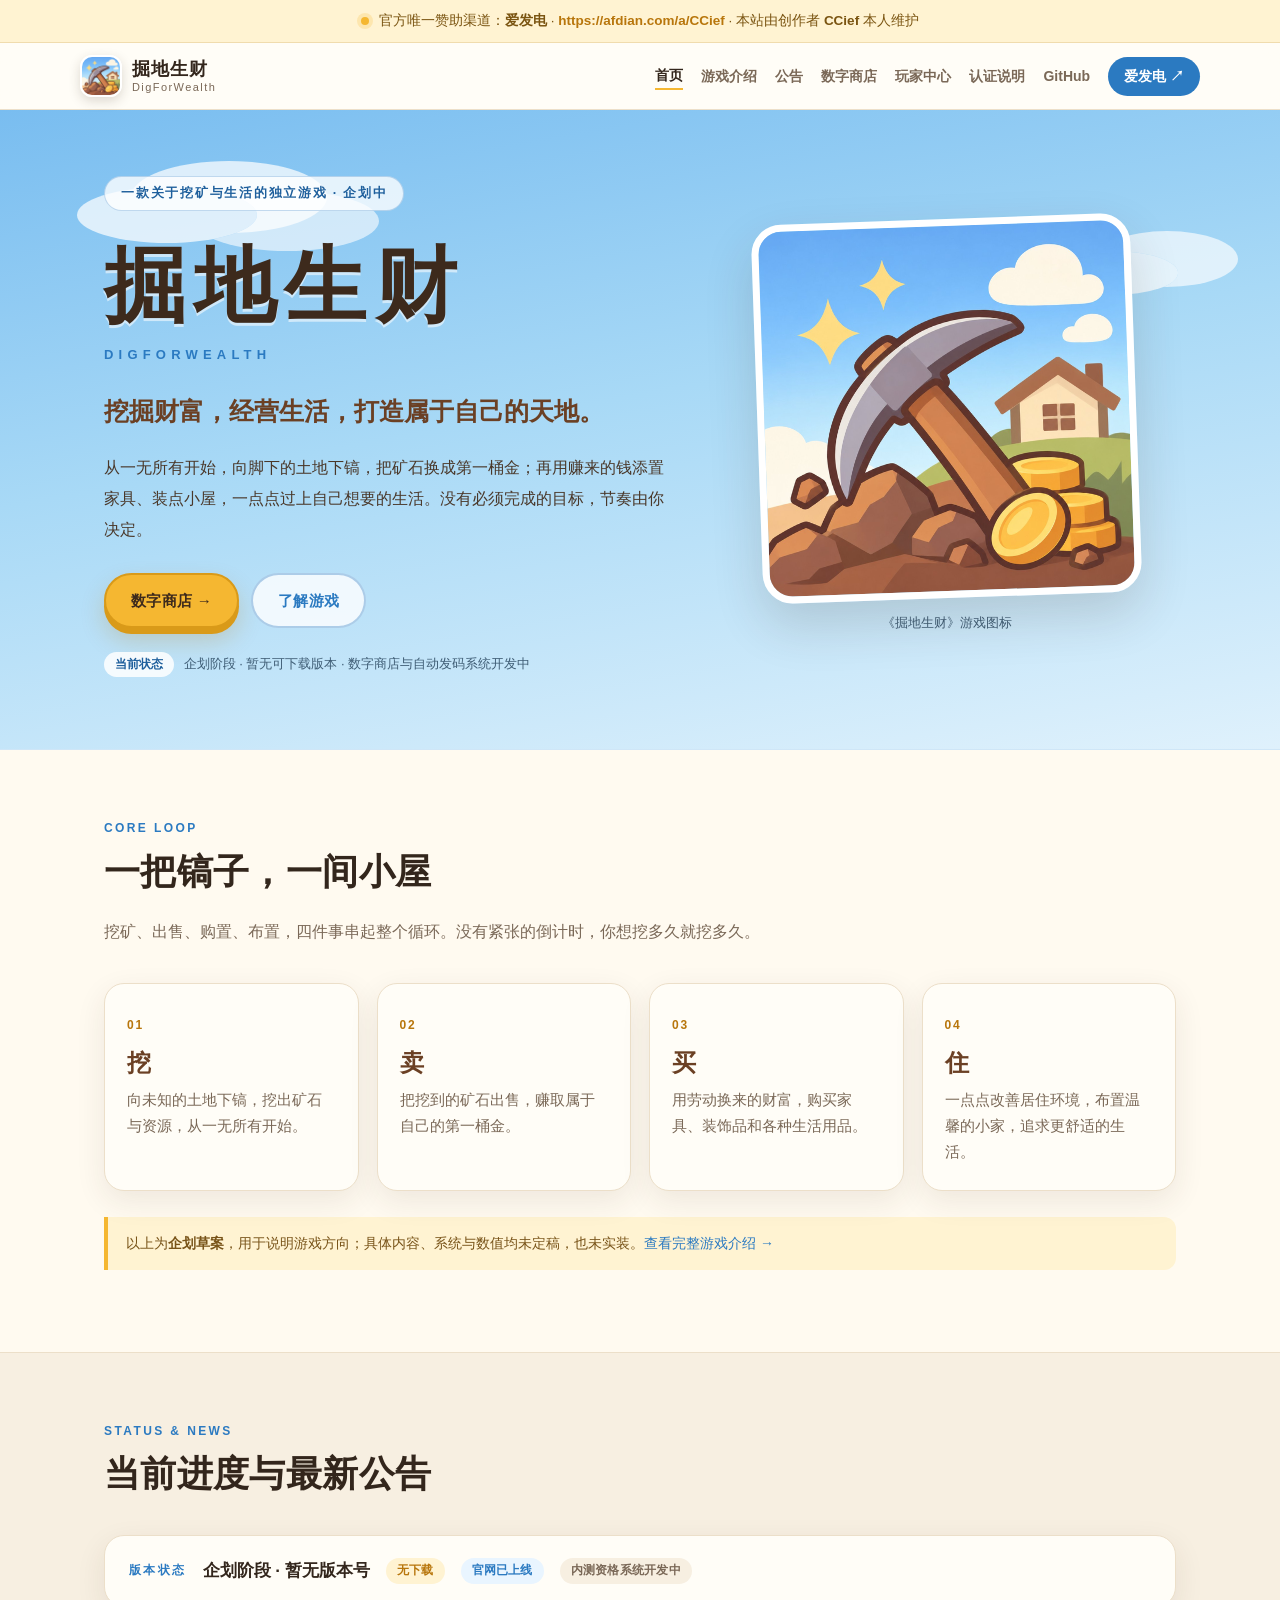
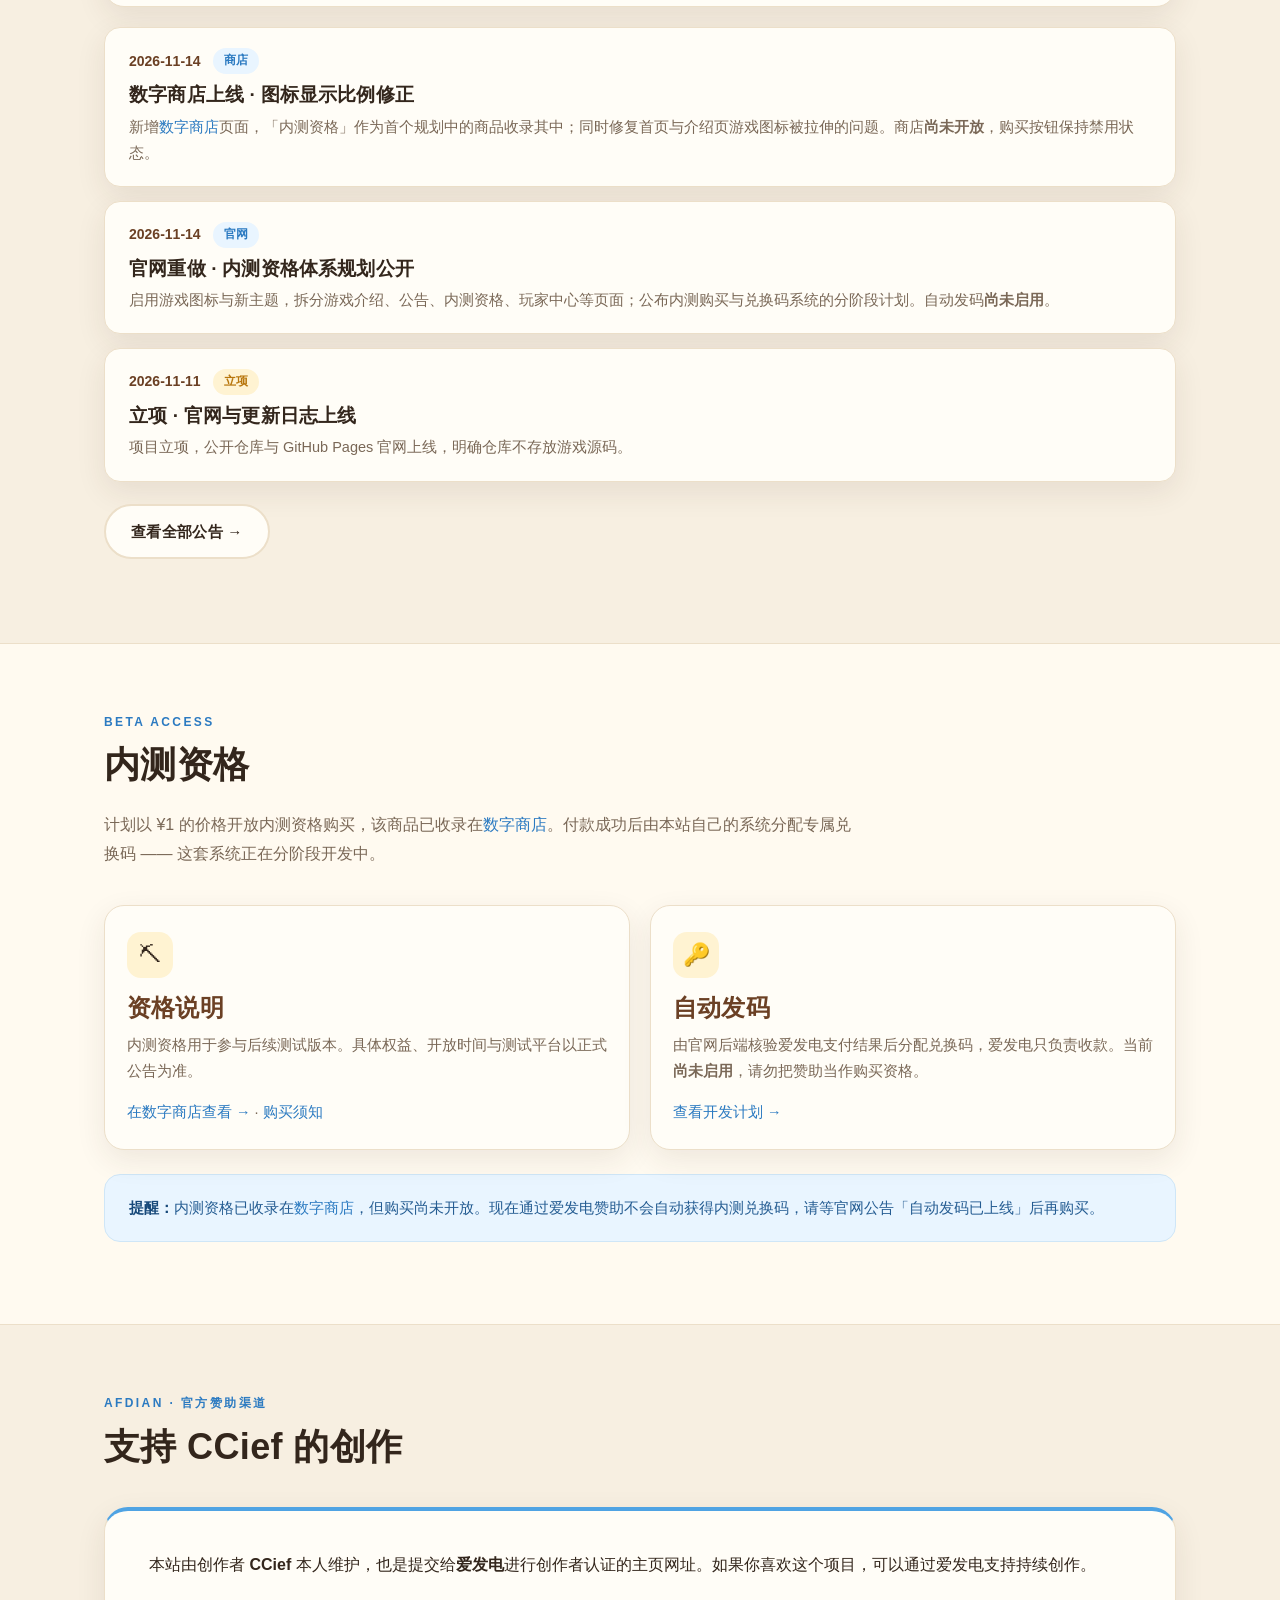
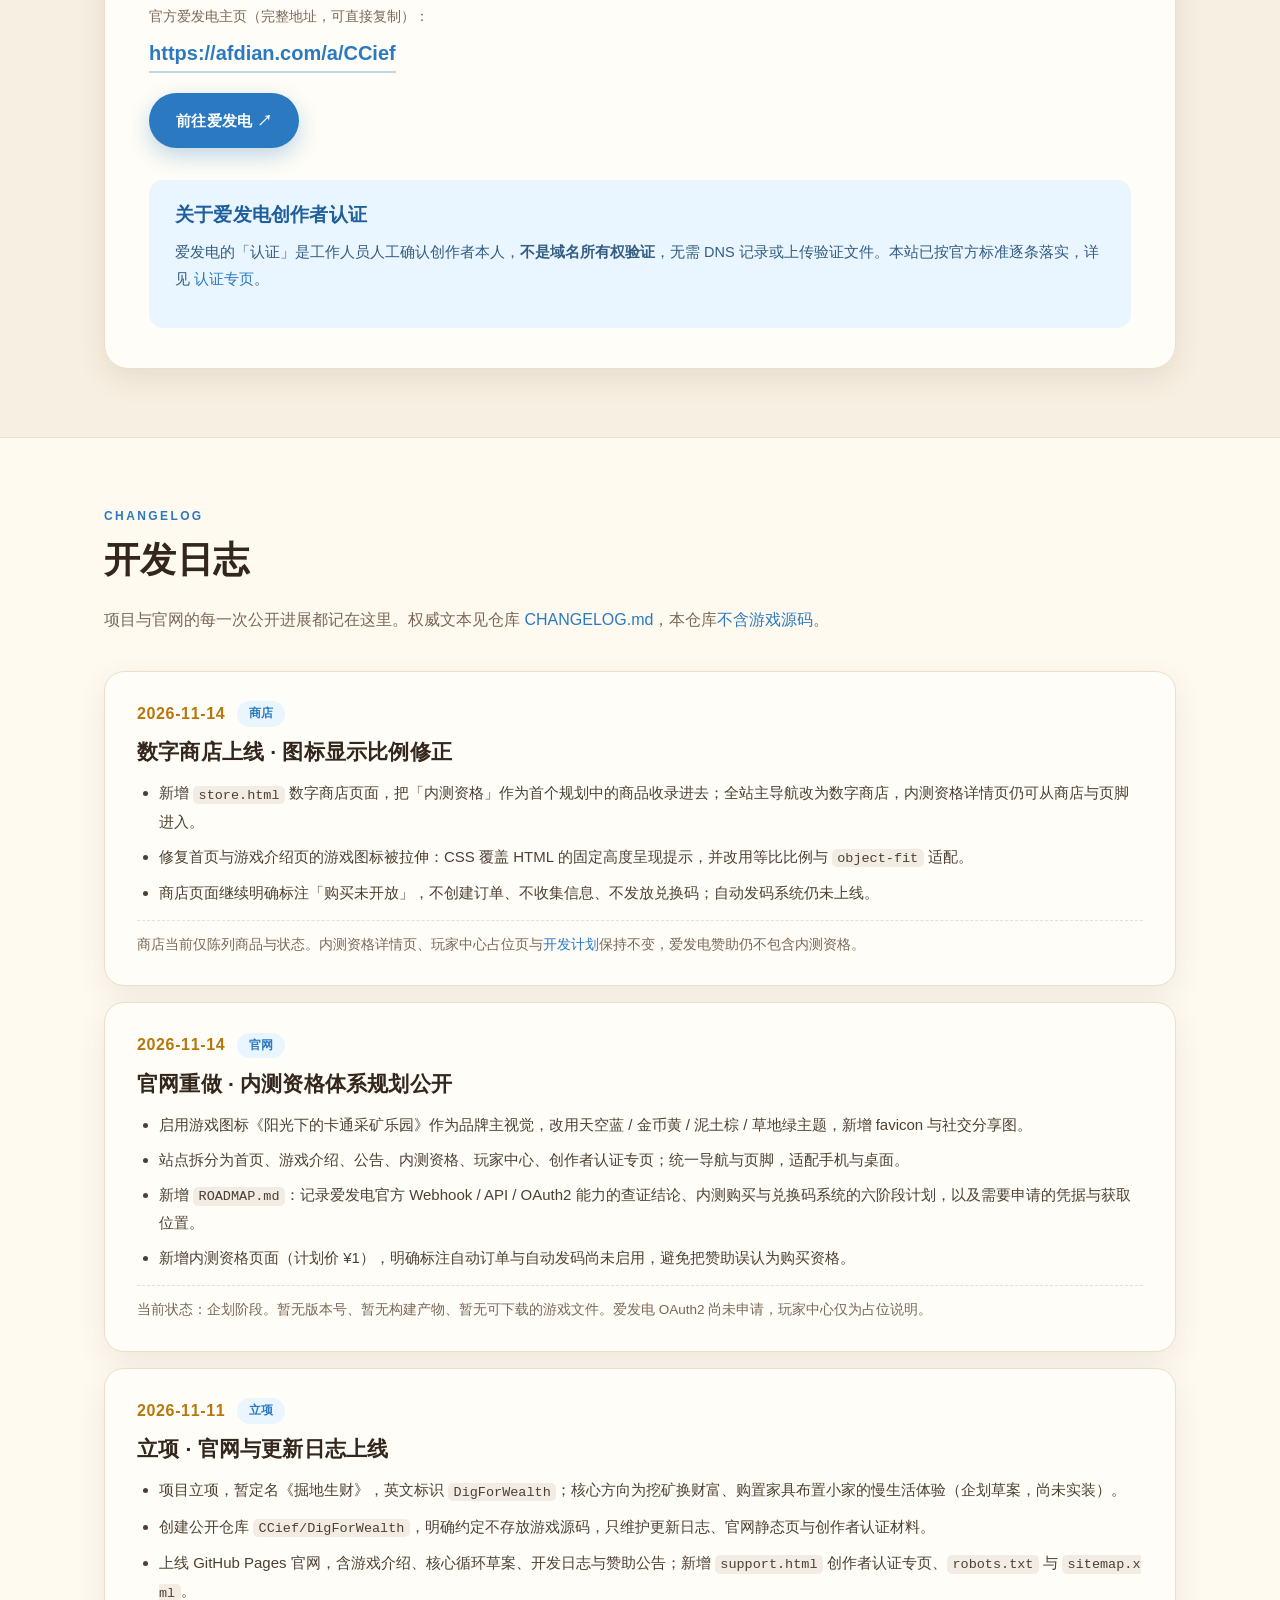
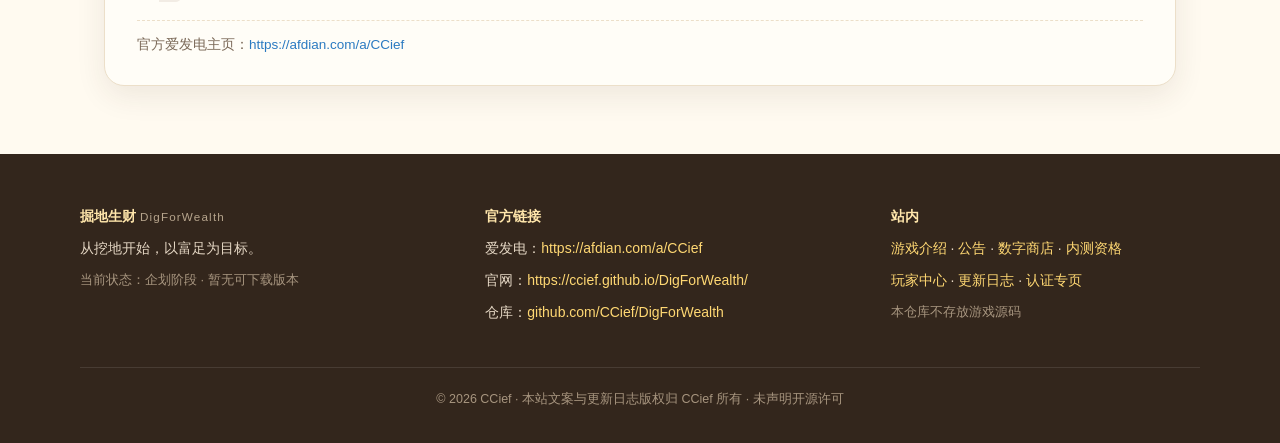
==== commit fa1492cf: "site: 新增数字商店页并收录内测资格，修复游戏图标被拉伸" ====
--- a/index.html
+++ b/index.html
@@ -4,7 +4,7 @@
 <meta charset="utf-8">
 <meta name="viewport" content="width=device-width, initial-scale=1">
 <title>掘地生财 DigForWealth · 官方网站</title>
-<meta name="description" content="《掘地生财》官方网站：挖矿获取财富，购买家具装扮自己的家园。查看游戏介绍、开发公告、内测资格与更新日志。">
+<meta name="description" content="《掘地生财》官方网站：挖矿获取财富，购买家具装扮自己的家园。查看游戏介绍、开发公告、数字商店与更新日志。">
 <meta name="author" content="CCief">
 <meta name="theme-color" content="#4fa3e3">
 <link rel="canonical" href="https://ccief.github.io/DigForWealth/">
@@ -34,7 +34,7 @@
     <a href="./" aria-current="page">首页</a>
     <a href="game.html">游戏介绍</a>
     <a href="news.html">公告</a>
-    <a href="beta.html">内测资格</a>
+    <a href="store.html">数字商店</a>
     <a href="account.html">玩家中心</a>
     <a href="support.html">认证说明</a>
     <a href="https://github.com/CCief/DigForWealth">GitHub</a>
@@ -54,10 +54,10 @@
           <p class="tagline">挖掘财富，经营生活，打造属于自己的天地。</p>
           <p class="hero-desc">从一无所有开始，向脚下的土地下镐，把矿石换成第一桶金；再用赚来的钱添置家具、装点小屋，一点点过上自己想要的生活。没有必须完成的目标，节奏由你决定。</p>
           <div class="hero-actions">
-            <a class="btn btn-gold" href="beta.html">内测资格 →</a>
+            <a class="btn btn-gold" href="store.html">数字商店 →</a>
             <a class="btn btn-soft" href="game.html">了解游戏</a>
           </div>
-          <p class="hero-status"><span class="status-pill">当前状态</span> 企划阶段 · 暂无可下载版本 · 自动发码系统开发中</p>
+          <p class="hero-status"><span class="status-pill">当前状态</span> 企划阶段 · 暂无可下载版本 · 数字商店与自动发码系统开发中</p>
         </div>
         <figure class="hero-art">
           <img src="assets/icon.png" alt="《掘地生财》游戏图标：蓝天下的镐子、矿石、金币与一间小屋" width="640" height="640">
@@ -112,6 +112,11 @@
     </div>
     <div class="news-list" style="margin-top:20px">
       <article class="news-item">
+        <div class="news-meta"><time datetime="2026-11-14">2026-11-14</time><span class="pill pill-sky">商店</span></div>
+        <h3>数字商店上线 · 图标显示比例修正</h3>
+        <p>新增<a href="store.html">数字商店</a>页面，「内测资格」作为首个规划中的商品收录其中；同时修复首页与介绍页游戏图标被拉伸的问题。商店<strong>尚未开放</strong>，购买按钮保持禁用状态。</p>
+      </article>
+      <article class="news-item">
         <div class="news-meta"><time datetime="2026-11-14">2026-11-14</time><span class="pill pill-sky">官网</span></div>
         <h3>官网重做 · 内测资格体系规划公开</h3>
         <p>启用游戏图标与新主题，拆分游戏介绍、公告、内测资格、玩家中心等页面；公布内测购买与兑换码系统的分阶段计划。自动发码<strong>尚未启用</strong>。</p>
@@ -129,14 +134,14 @@
     <div class="section-head">
       <p class="kicker">BETA ACCESS</p>
       <h2 id="beta-title">内测资格</h2>
-      <p class="lead">计划以 ¥1 的价格开放内测资格购买。付款成功后由本站自己的系统分配专属兑换码 —— 这套系统正在分阶段开发中。</p>
+      <p class="lead">计划以 ¥1 的价格开放内测资格购买，该商品已收录在<a href="store.html">数字商店</a>。付款成功后由本站自己的系统分配专属兑换码 —— 这套系统正在分阶段开发中。</p>
     </div>
     <div class="grid-2">
       <div class="card">
         <span class="card-icon" aria-hidden="true">⛏</span>
         <h3>资格说明</h3>
         <p>内测资格用于参与后续测试版本。具体权益、开放时间与测试平台以正式公告为准。</p>
-        <p style="margin-top:14px"><a href="beta.html">查看购买须知与当前状态 →</a></p>
+        <p style="margin-top:14px"><a href="store.html">在数字商店查看 →</a> · <a href="beta.html">购买须知</a></p>
       </div>
       <div class="card">
         <span class="card-icon" aria-hidden="true">🔑</span>
@@ -145,7 +150,7 @@
         <p style="margin-top:14px"><a href="ROADMAP.md">查看开发计划 →</a></p>
       </div>
     </div>
-    <p class="callout" style="margin-top:24px"><strong>提醒：</strong>现在通过爱发电赞助不会自动获得内测兑换码。请等官网公告「自动发码已上线」后再购买。</p>
+    <p class="callout" style="margin-top:24px"><strong>提醒：</strong>内测资格已收录在<a href="store.html">数字商店</a>，但购买尚未开放。现在通过爱发电赞助不会自动获得内测兑换码，请等官网公告「自动发码已上线」后再购买。</p>
   </section>
 
   <section class="section section-alt" aria-labelledby="support-title">
@@ -174,6 +179,16 @@
 
     <!-- CHANGELOG:START 本区为 CHANGELOG.md 的静态副本，新增日志时请同步更新两处 -->
     <article class="log-entry">
+      <div class="log-meta"><time datetime="2026-11-14">2026-11-14</time><span class="log-tag">商店</span></div>
+      <h3>数字商店上线 · 图标显示比例修正</h3>
+      <ul>
+        <li>新增 <code>store.html</code> 数字商店页面，把「内测资格」作为首个规划中的商品收录进去；全站主导航改为数字商店，内测资格详情页仍可从商店与页脚进入。</li>
+        <li>修复首页与游戏介绍页的游戏图标被拉伸：CSS 覆盖 HTML 的固定高度呈现提示，并改用等比比例与 <code>object-fit</code> 适配。</li>
+        <li>商店页面继续明确标注「购买未开放」，不创建订单、不收集信息、不发放兑换码；自动发码系统仍未上线。</li>
+      </ul>
+      <p class="log-note">商店当前仅陈列商品与状态。内测资格详情页、玩家中心占位页与<a href="ROADMAP.md">开发计划</a>保持不变，爱发电赞助仍不包含内测资格。</p>
+    </article>
+    <article class="log-entry" style="margin-top:16px">
       <div class="log-meta"><time datetime="2026-11-14">2026-11-14</time><span class="log-tag">官网</span></div>
       <h3>官网重做 · 内测资格体系规划公开</h3>
       <ul>
@@ -214,7 +229,7 @@
     </div>
     <div>
       <p class="footer-title">站内</p>
-      <p><a href="game.html">游戏介绍</a> · <a href="news.html">公告</a> · <a href="beta.html">内测资格</a></p>
+      <p><a href="game.html">游戏介绍</a> · <a href="news.html">公告</a> · <a href="store.html">数字商店</a> · <a href="beta.html">内测资格</a></p>
       <p><a href="account.html">玩家中心</a> · <a href="CHANGELOG.md">更新日志</a> · <a href="support.html">认证专页</a></p>
       <p class="footer-muted">本仓库不存放游戏源码</p>
     </div>
--- a/assets/site.css
+++ b/assets/site.css
@@ -44,7 +44,9 @@
 a:hover { text-decoration: underline; }
 h1, h2, h3, h4 { line-height: 1.35; margin: 0 0 .6em; font-weight: 800; letter-spacing: .01em; }
 p { margin: 0 0 1em; }
-img { max-width: 100%; display: block; }
+/* height:auto 必须保留：HTML 的 height="640" 会作为呈现提示变成固定高度，
+   若只覆盖 width 就会把正方形图标压成竖长条。 */
+img { max-width: 100%; height: auto; display: block; }
 code {
   font-family: "SFMono-Regular", Consolas, "Liberation Mono", monospace;
   font-size: .9em;
@@ -58,6 +60,10 @@
   background: var(--surface); padding: 10px 16px; border-radius: 8px;
 }
 .skip:focus { left: 12px; top: 12px; }
+.sr-only {
+  position: absolute; width: 1px; height: 1px; padding: 0; margin: -1px;
+  overflow: hidden; clip: rect(0, 0, 0, 0); white-space: nowrap; border: 0;
+}
 
 /* ---------- 顶部公告：爱发电公开标注 ---------- */
 .topbar {
@@ -92,6 +98,7 @@
 .brand:hover { text-decoration: none; }
 .brand-icon {
   width: 42px; height: 42px; border-radius: 12px;
+  object-fit: cover;
   border: 2px solid #fff;
   box-shadow: 0 4px 12px rgba(61, 42, 28, .18);
 }
@@ -184,7 +191,9 @@
 }
 .hero-art { position: relative; }
 .hero-art img {
-  width: 100%; border-radius: 30px;
+  width: 100%; height: auto;
+  aspect-ratio: 1 / 1; object-fit: cover;
+  border-radius: 30px;
   border: 7px solid #fff;
   box-shadow: var(--shadow-lg);
   transform: rotate(-2deg);
@@ -290,6 +299,42 @@
 }
 .timeline h3 { font-size: 18px; margin-bottom: 4px; }
 .timeline p { color: var(--muted); font-size: 14.5px; margin: 0; }
+
+/* ---------- 数字商店 ---------- */
+.breadcrumb { font-size: 13px; color: var(--muted); margin: 0 0 10px; }
+.breadcrumb a { font-weight: 700; }
+.store-grid { display: grid; grid-template-columns: repeat(2, 1fr); gap: 20px; align-items: stretch; }
+.store-card {
+  display: flex; flex-direction: column;
+  background: var(--surface); border: 1px solid var(--line);
+  border-radius: var(--radius); overflow: hidden; box-shadow: var(--shadow);
+  transition: transform .25s ease, box-shadow .25s ease;
+}
+.store-card:hover { transform: translateY(-4px); box-shadow: var(--shadow-lg); }
+.store-card--featured { border: 2px solid var(--gold); }
+.store-card--empty { border-style: dashed; background: transparent; box-shadow: none; }
+.store-card--empty:hover { transform: none; box-shadow: none; }
+.store-cover {
+  position: relative; aspect-ratio: 16 / 9;
+  background: linear-gradient(160deg, #a8d9f6 0%, #dff1fc 62%, #fff3d2 100%);
+  display: grid; place-items: center;
+  padding: 16px; overflow: hidden;
+}
+.store-cover img {
+  width: 100%; height: 100%;
+  object-fit: contain; border-radius: 14px;
+}
+.store-cover-glyph { font-size: 52px; line-height: 1; opacity: .6; }
+.store-badge { position: absolute; top: 12px; left: 12px; display: flex; gap: 8px; flex-wrap: wrap; }
+.store-body { padding: 22px 24px 24px; display: flex; flex-direction: column; flex: 1; }
+.store-body h2, .store-body h3 { font-size: 23px; margin-bottom: 4px; }
+.store-kicker { font-size: 12px; letter-spacing: .14em; font-weight: 800; color: var(--sky-deep); margin-bottom: 8px; }
+.store-price { display: flex; align-items: baseline; gap: 10px; flex-wrap: wrap; margin: 8px 0 14px; }
+.store-price b { font-size: 38px; line-height: 1.1; color: var(--gold-deep); }
+.store-price span { font-size: 13px; color: var(--muted); }
+.store-desc { color: var(--muted); font-size: 14.5px; margin: 0 0 14px; }
+.store-actions { margin-top: auto; padding-top: 18px; display: flex; gap: 10px; flex-wrap: wrap; align-items: center; }
+.store-state { font-size: 13px; color: var(--muted); }
 
 /* ---------- 内测资格 / 商品 ---------- */
 .product-card {
@@ -411,6 +456,7 @@
   .hero-copy { max-width: none; }
   .grid-4 { grid-template-columns: repeat(2, 1fr); }
   .grid-3 { grid-template-columns: repeat(2, 1fr); }
+  .store-grid { grid-template-columns: 1fr; }
   .footer-grid { grid-template-columns: 1fr; gap: 20px; }
   .support-card { padding: 28px 24px; }
   .claim { padding: 22px 20px; }
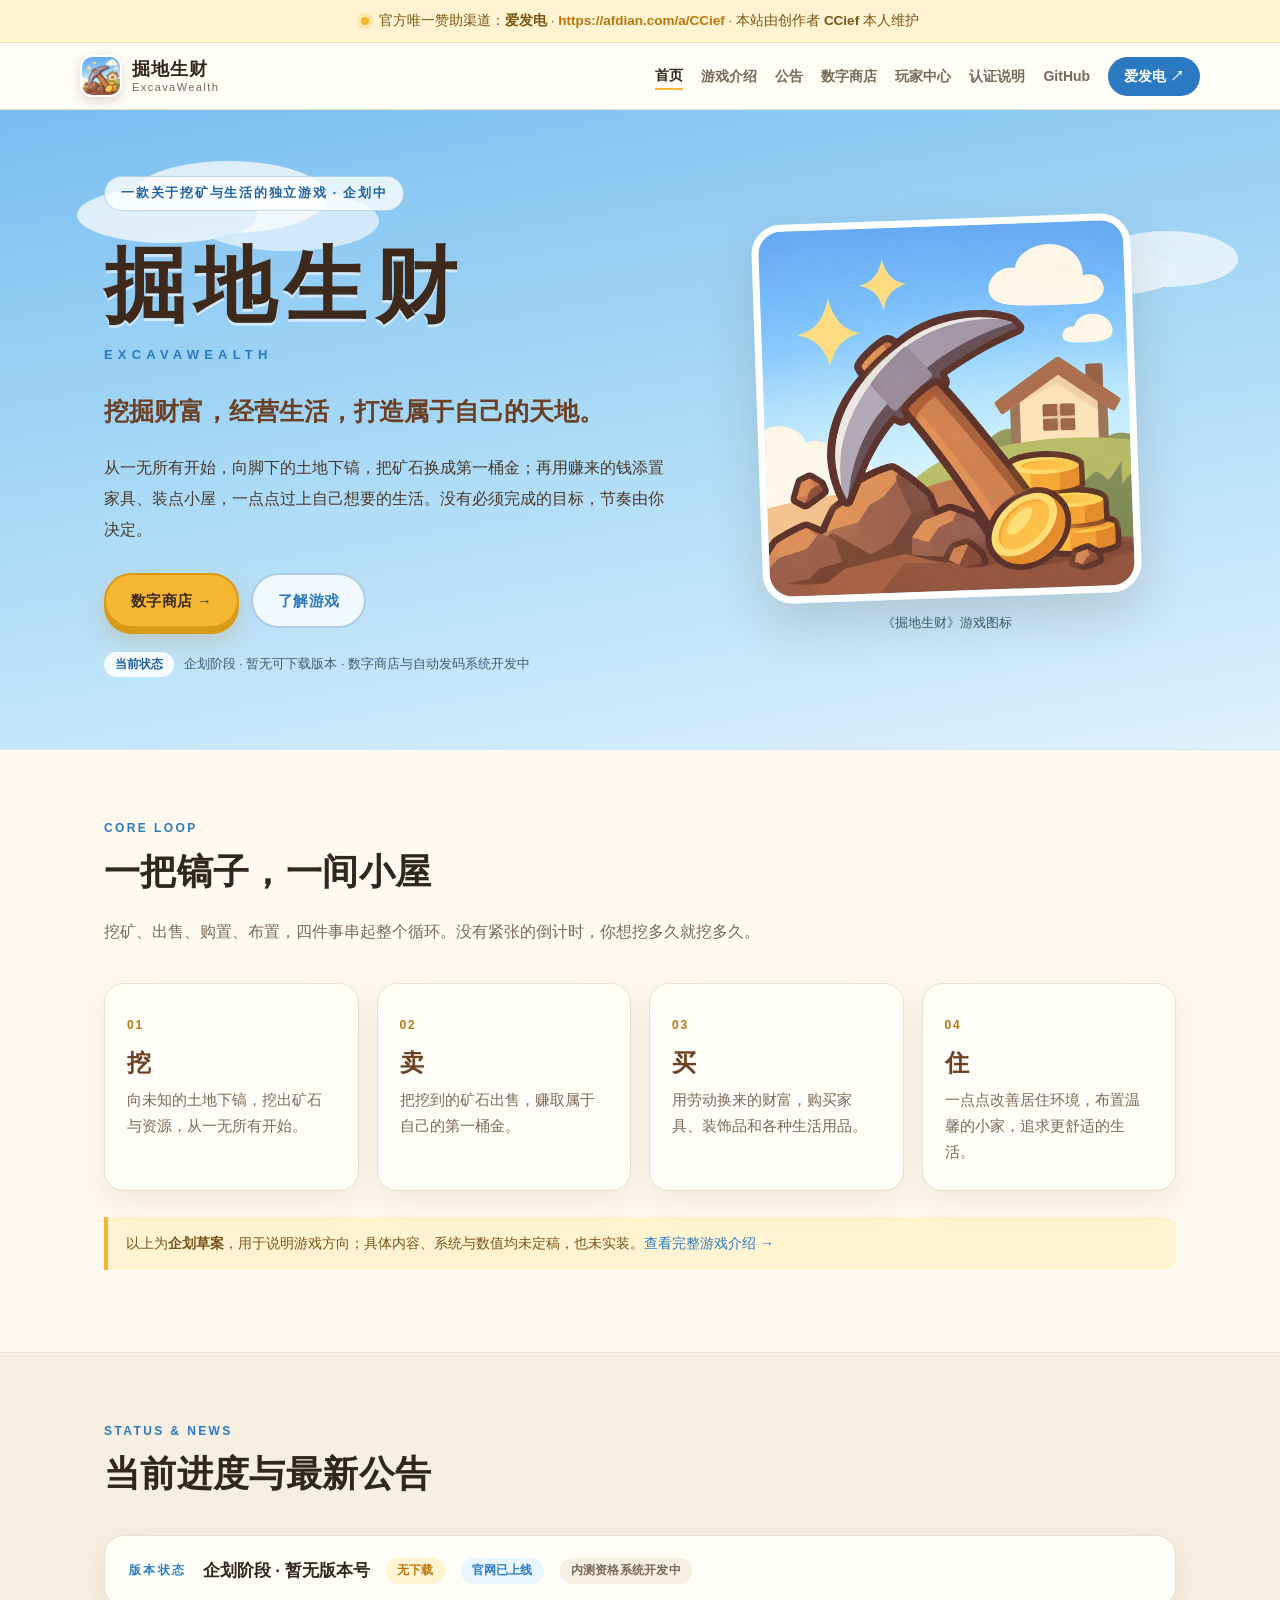
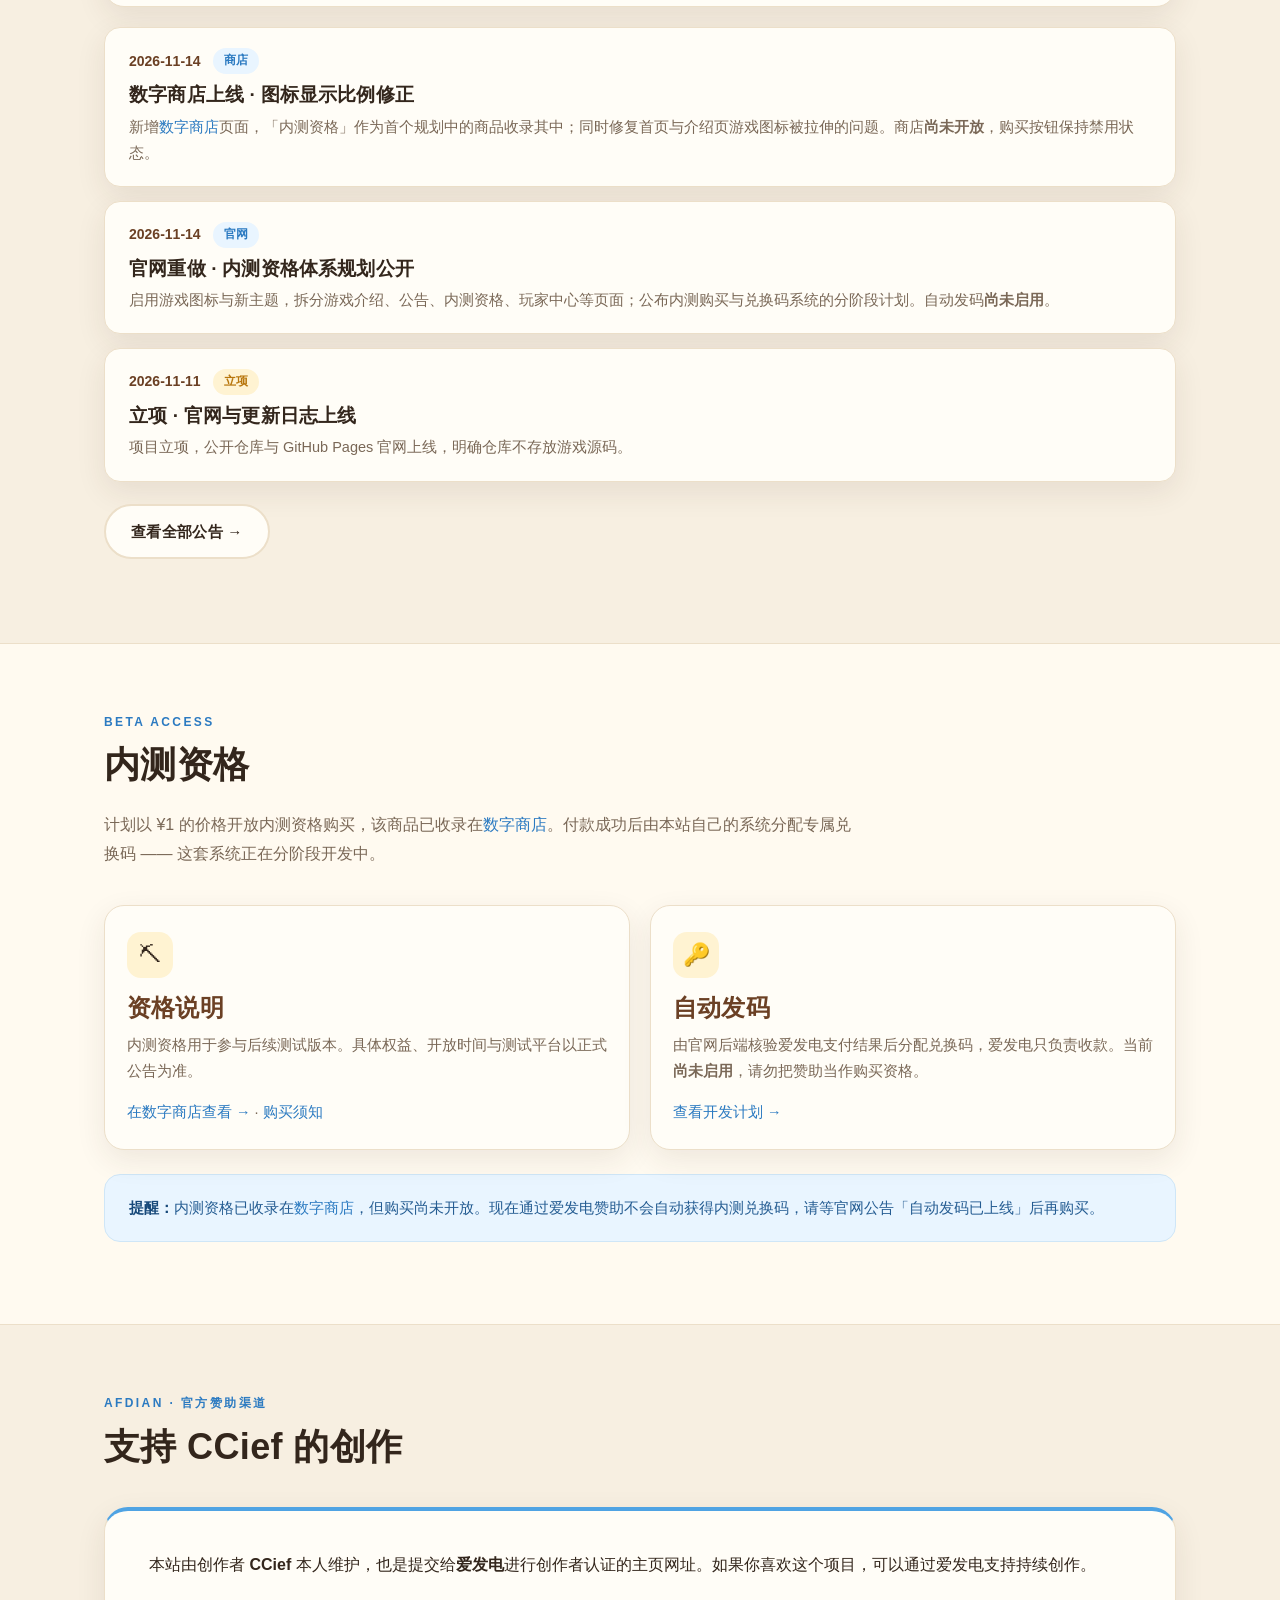
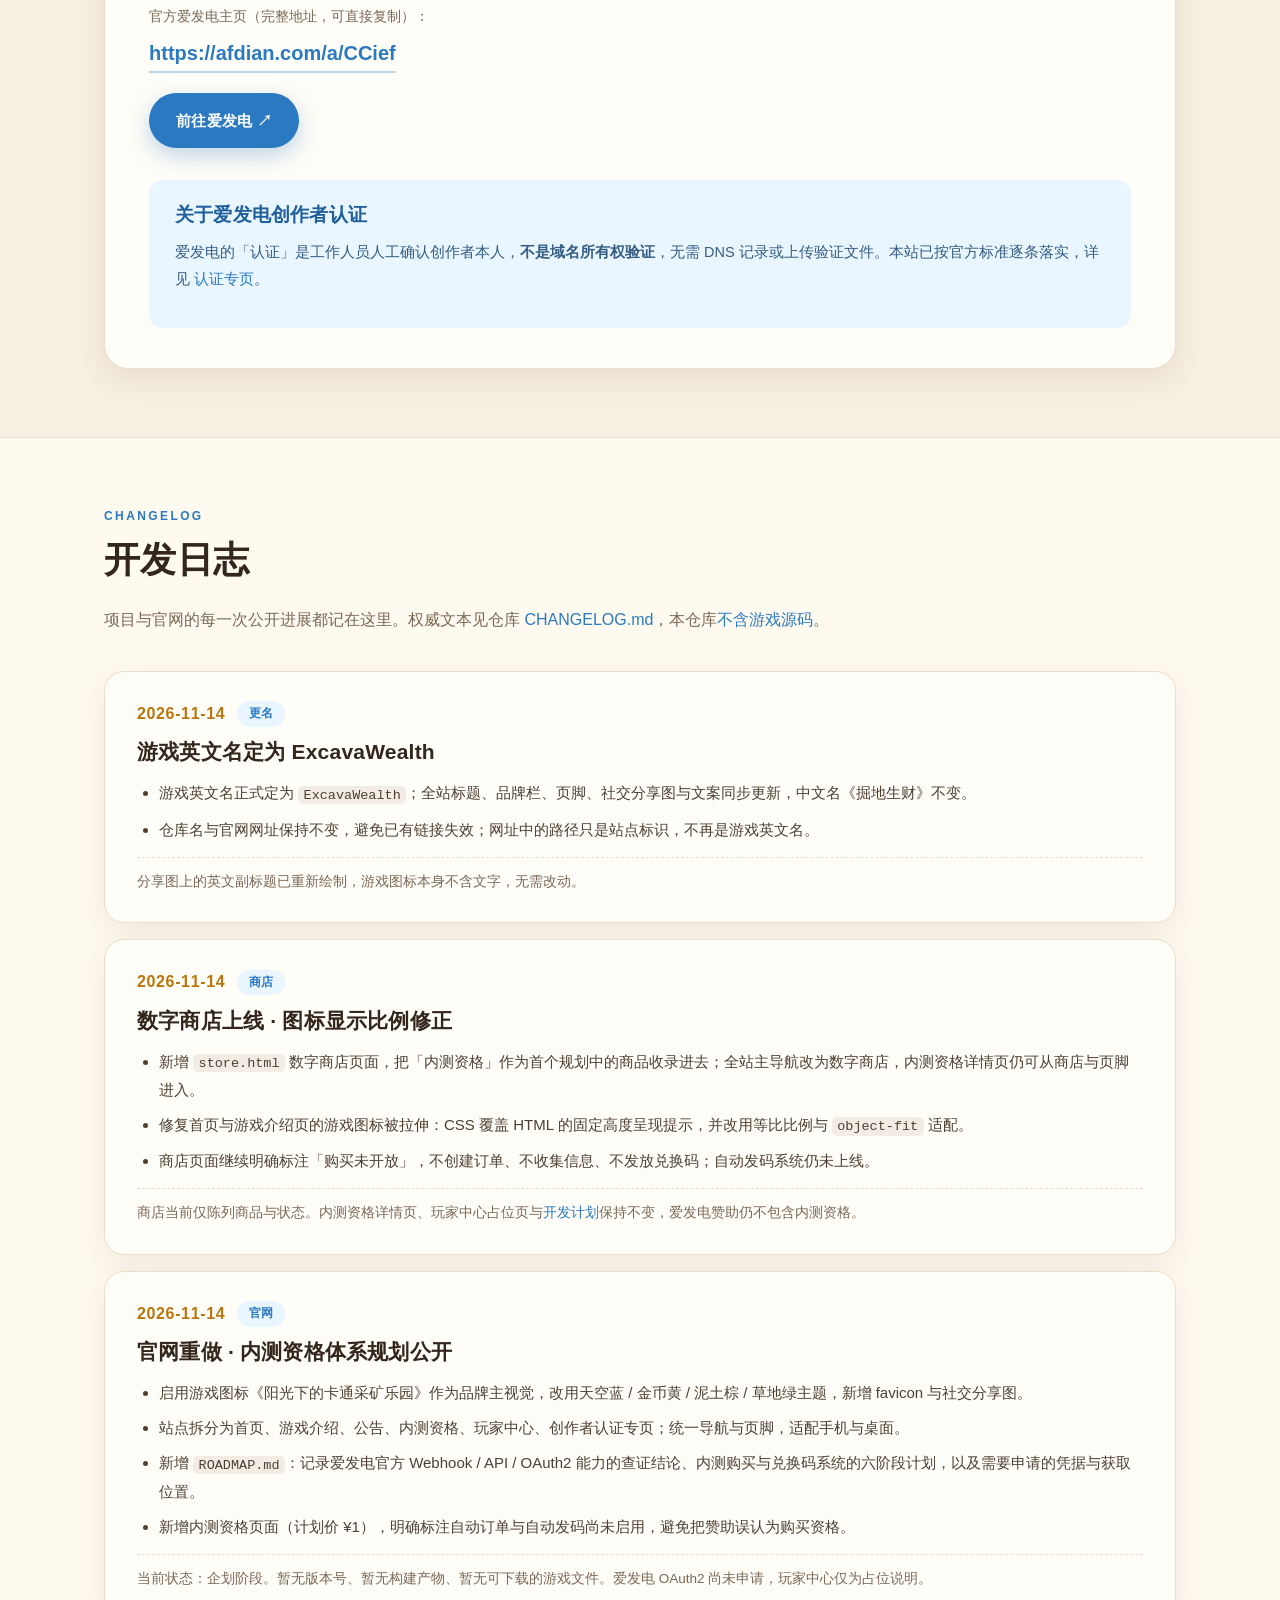
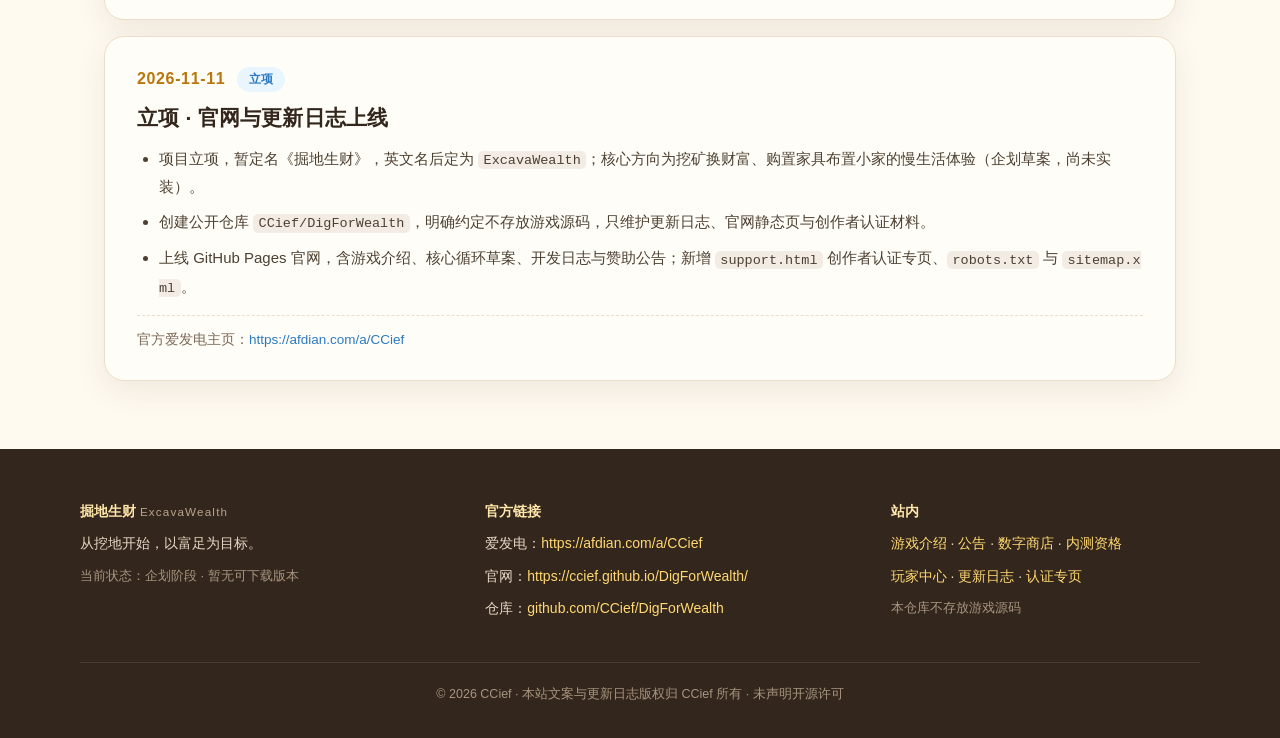
==== commit 7fc64a07: "官网：游戏英文名定为 ExcavaWealth，重绘社交分享图副标题" ====
--- a/index.html
+++ b/index.html
@@ -3,7 +3,7 @@
 <head>
 <meta charset="utf-8">
 <meta name="viewport" content="width=device-width, initial-scale=1">
-<title>掘地生财 DigForWealth · 官方网站</title>
+<title>掘地生财 ExcavaWealth · 官方网站</title>
 <meta name="description" content="《掘地生财》官方网站：挖矿获取财富，购买家具装扮自己的家园。查看游戏介绍、开发公告、数字商店与更新日志。">
 <meta name="author" content="CCief">
 <meta name="theme-color" content="#4fa3e3">
@@ -12,7 +12,7 @@
 <link rel="icon" href="favicon.ico" sizes="any">
 <link rel="apple-touch-icon" href="assets/icon.png">
 <meta property="og:type" content="website">
-<meta property="og:title" content="掘地生财 DigForWealth · 官方网站">
+<meta property="og:title" content="掘地生财 ExcavaWealth · 官方网站">
 <meta property="og:description" content="挖掘财富，经营生活，打造属于自己的天地。">
 <meta property="og:image" content="https://ccief.github.io/DigForWealth/assets/og-image.png">
 <link rel="stylesheet" href="assets/site.css">
@@ -28,7 +28,7 @@
 <header class="site-header">
   <a class="brand" href="./">
     <img class="brand-icon" src="assets/icon.png" alt="《掘地生财》游戏图标：镐子、金币与小屋" width="42" height="42">
-    <span class="brand-text"><b>掘地生财</b><small>DigForWealth</small></span>
+    <span class="brand-text"><b>掘地生财</b><small>ExcavaWealth</small></span>
   </a>
   <nav aria-label="主导航">
     <a href="./" aria-current="page">首页</a>
@@ -50,7 +50,7 @@
         <div class="hero-copy">
           <p class="eyebrow">一款关于挖矿与生活的独立游戏 · 企划中</p>
           <h1 id="hero-title">掘地生财</h1>
-          <p class="hero-en">DigForWealth</p>
+          <p class="hero-en">ExcavaWealth</p>
           <p class="tagline">挖掘财富，经营生活，打造属于自己的天地。</p>
           <p class="hero-desc">从一无所有开始，向脚下的土地下镐，把矿石换成第一桶金；再用赚来的钱添置家具、装点小屋，一点点过上自己想要的生活。没有必须完成的目标，节奏由你决定。</p>
           <div class="hero-actions">
@@ -179,6 +179,15 @@
 
     <!-- CHANGELOG:START 本区为 CHANGELOG.md 的静态副本，新增日志时请同步更新两处 -->
     <article class="log-entry">
+      <div class="log-meta"><time datetime="2026-11-14">2026-11-14</time><span class="log-tag">更名</span></div>
+      <h3>游戏英文名定为 ExcavaWealth</h3>
+      <ul>
+        <li>游戏英文名正式定为 <code>ExcavaWealth</code>；全站标题、品牌栏、页脚、社交分享图与文案同步更新，中文名《掘地生财》不变。</li>
+        <li>仓库名与官网网址保持不变，避免已有链接失效；网址中的路径只是站点标识，不再是游戏英文名。</li>
+      </ul>
+      <p class="log-note">分享图上的英文副标题已重新绘制，游戏图标本身不含文字，无需改动。</p>
+    </article>
+    <article class="log-entry" style="margin-top:16px">
       <div class="log-meta"><time datetime="2026-11-14">2026-11-14</time><span class="log-tag">商店</span></div>
       <h3>数字商店上线 · 图标显示比例修正</h3>
       <ul>
@@ -203,7 +212,7 @@
       <div class="log-meta"><time datetime="2026-11-11">2026-11-11</time><span class="log-tag">立项</span></div>
       <h3>立项 · 官网与更新日志上线</h3>
       <ul>
-        <li>项目立项，暂定名《掘地生财》，英文标识 <code>DigForWealth</code>；核心方向为挖矿换财富、购置家具布置小家的慢生活体验（企划草案，尚未实装）。</li>
+        <li>项目立项，暂定名《掘地生财》，英文名后定为 <code>ExcavaWealth</code>；核心方向为挖矿换财富、购置家具布置小家的慢生活体验（企划草案，尚未实装）。</li>
         <li>创建公开仓库 <code>CCief/DigForWealth</code>，明确约定不存放游戏源码，只维护更新日志、官网静态页与创作者认证材料。</li>
         <li>上线 GitHub Pages 官网，含游戏介绍、核心循环草案、开发日志与赞助公告；新增 <code>support.html</code> 创作者认证专页、<code>robots.txt</code> 与 <code>sitemap.xml</code>。</li>
       </ul>
@@ -217,7 +226,7 @@
 <footer class="site-footer">
   <div class="footer-grid">
     <div>
-      <p class="footer-title">掘地生财 <small>DigForWealth</small></p>
+      <p class="footer-title">掘地生财 <small>ExcavaWealth</small></p>
       <p>从挖地开始，以富足为目标。</p>
       <p class="footer-muted">当前状态：企划阶段 · 暂无可下载版本</p>
     </div>
--- a/assets/site.css
+++ b/assets/site.css
@@ -1,4 +1,4 @@
-/* 掘地生财 DigForWealth — 官方站点样式
+/* 掘地生财 ExcavaWealth — 官方站点样式
    纯 HTML / CSS，零 JavaScript；内容始终可见，动画仅作增强。
    主题取自游戏图标：天空蓝、金币黄、泥土棕、草地绿、奶油白。 */
 
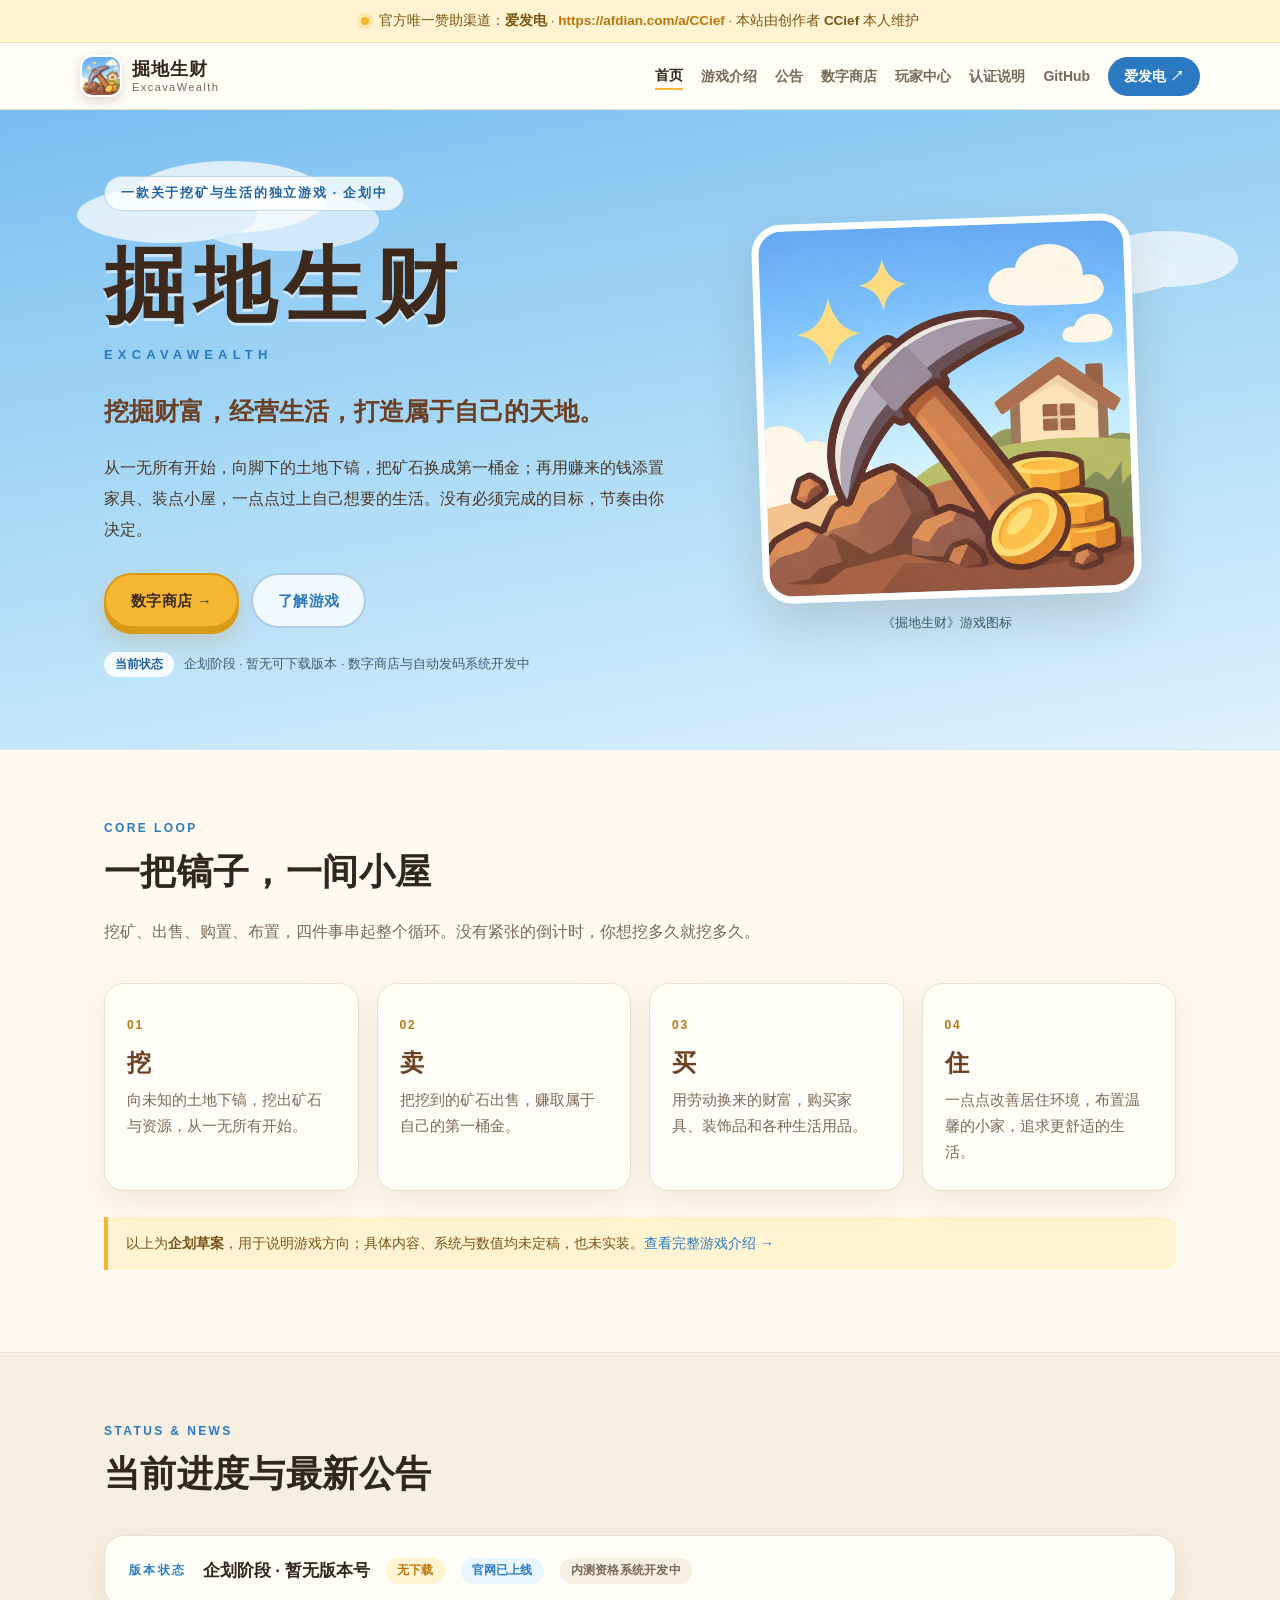
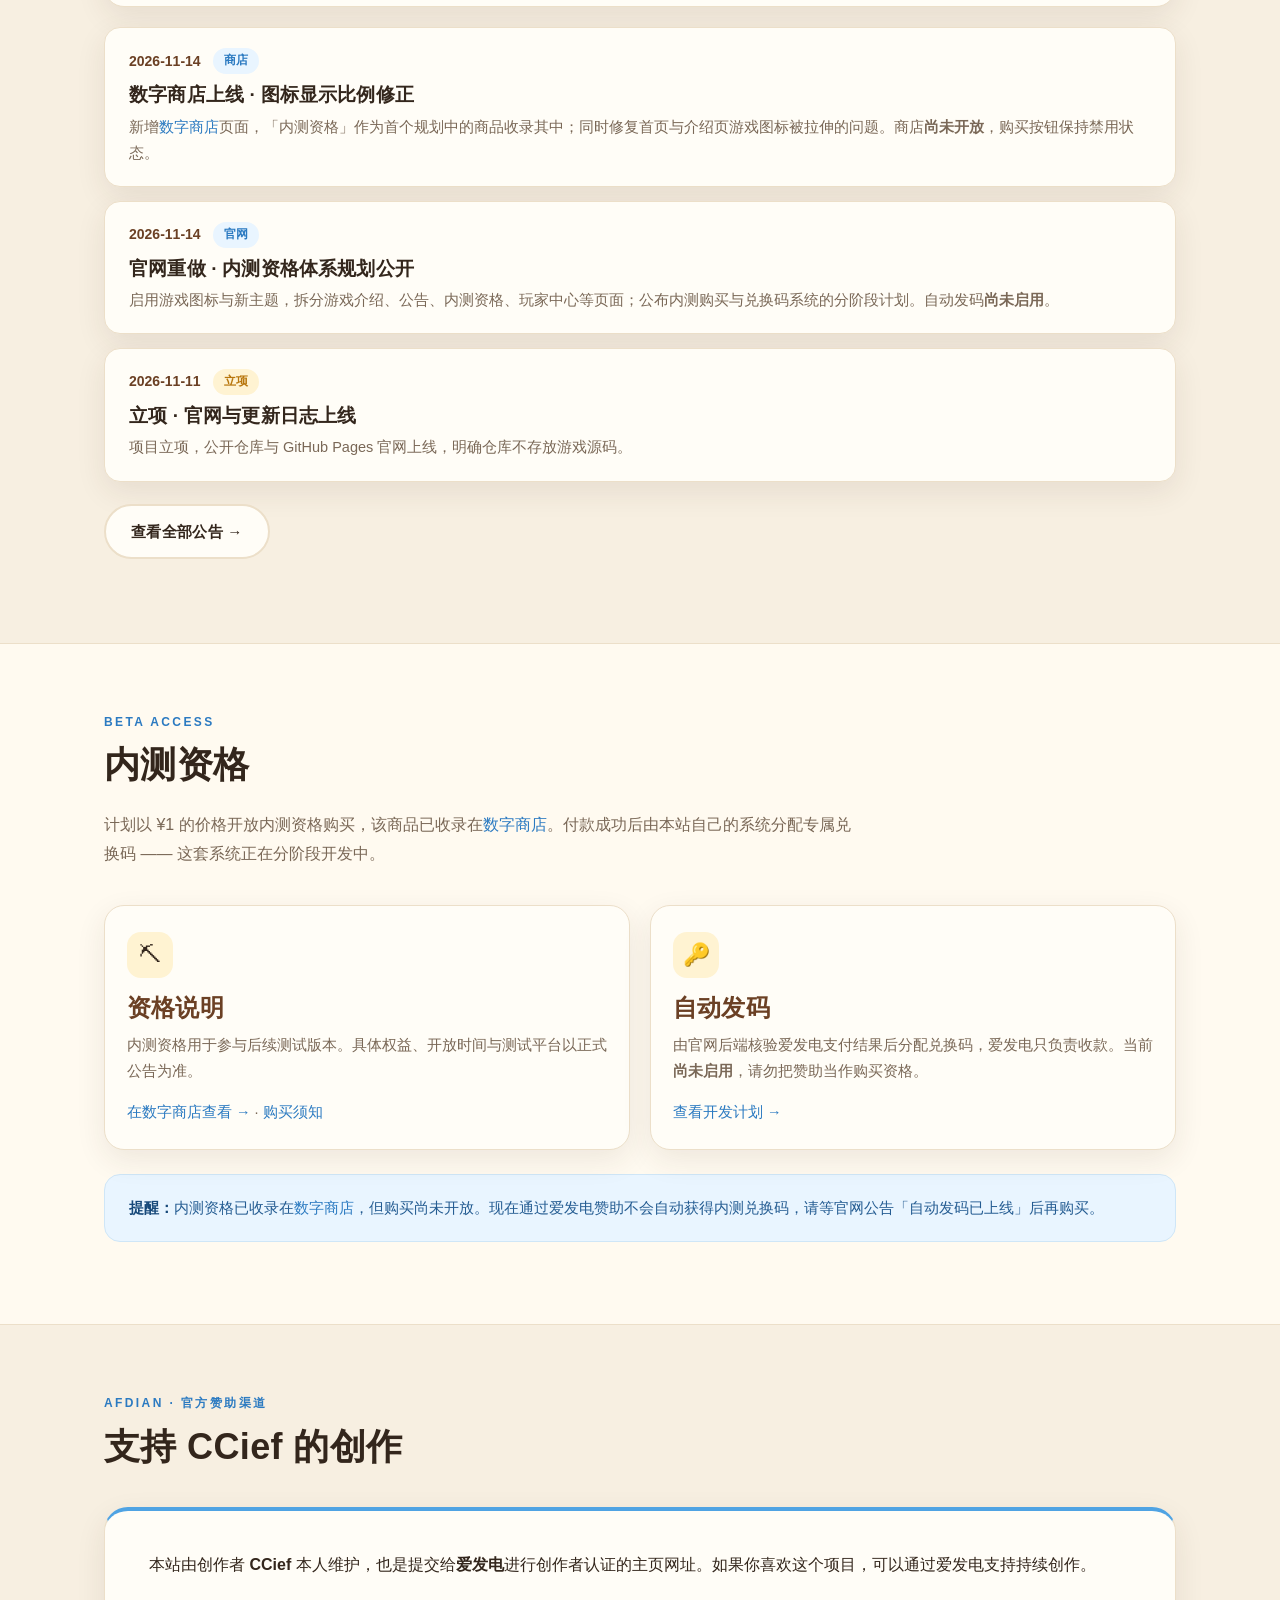
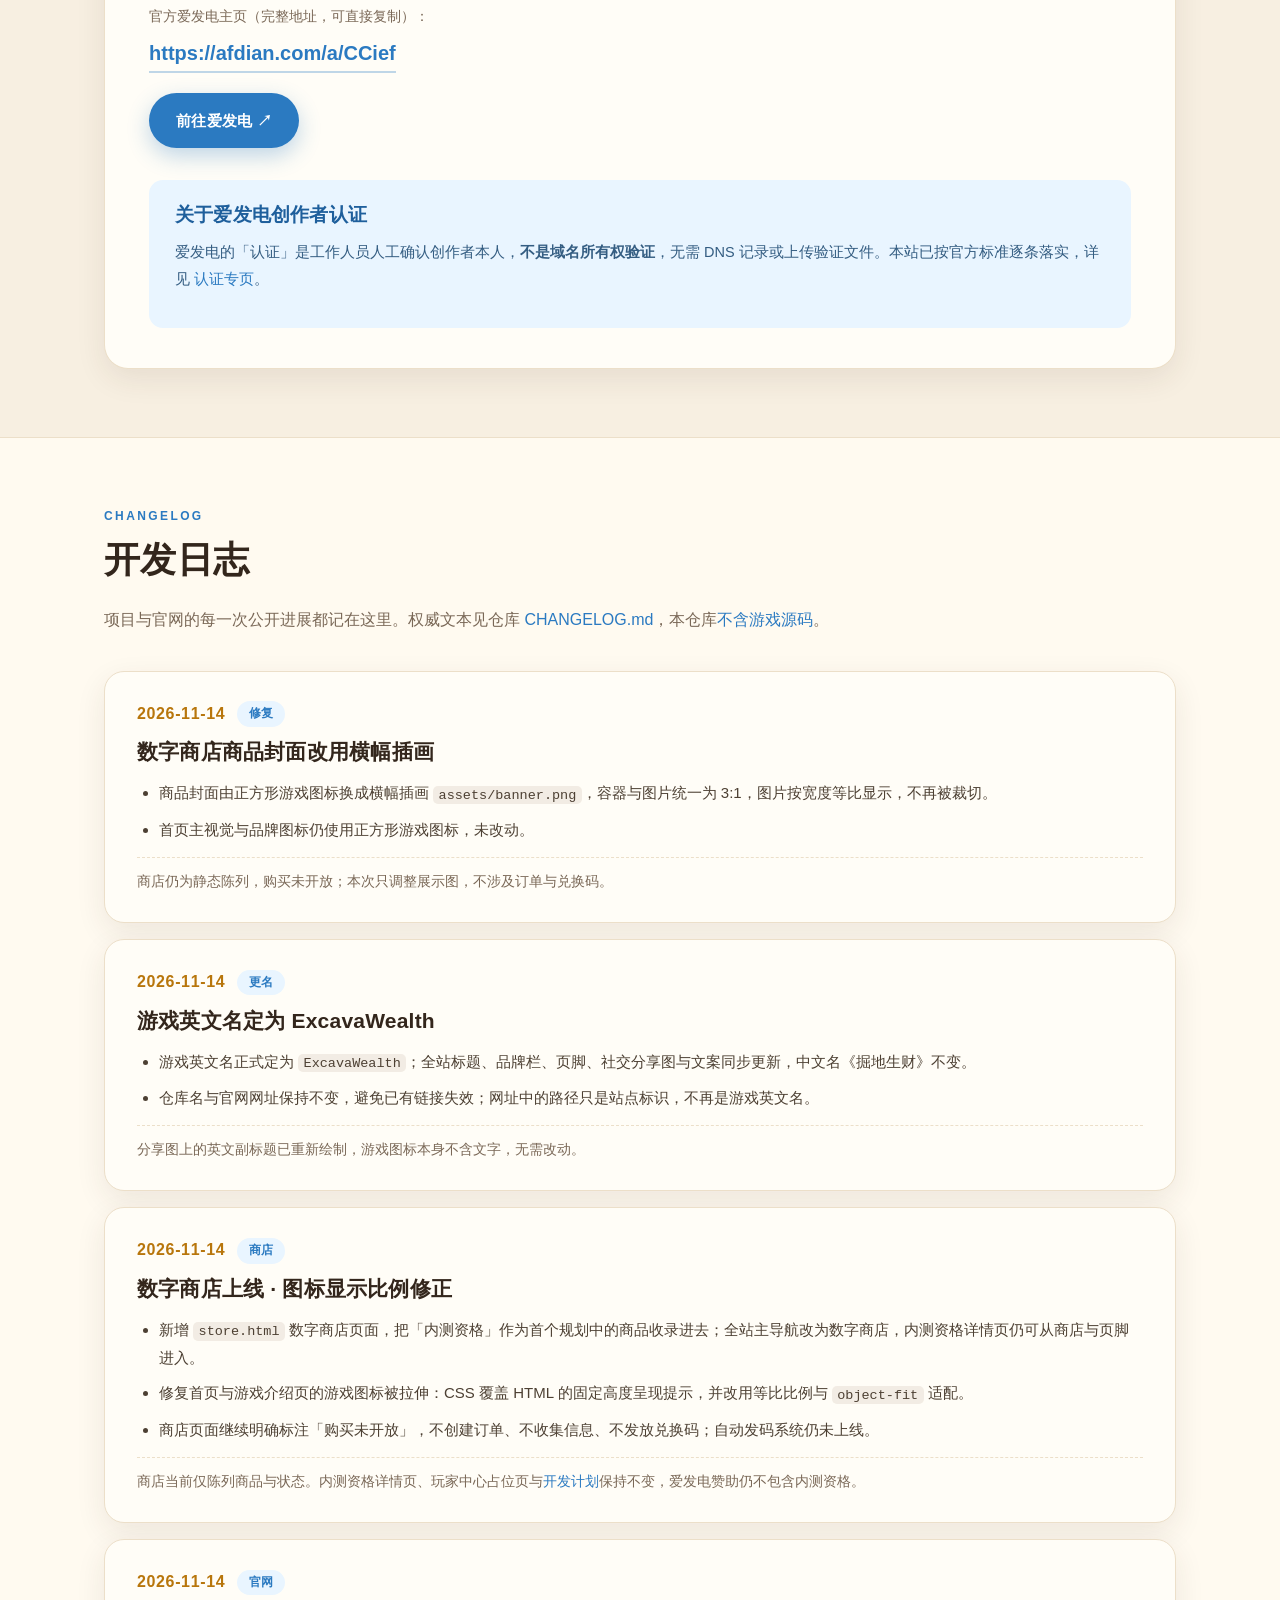
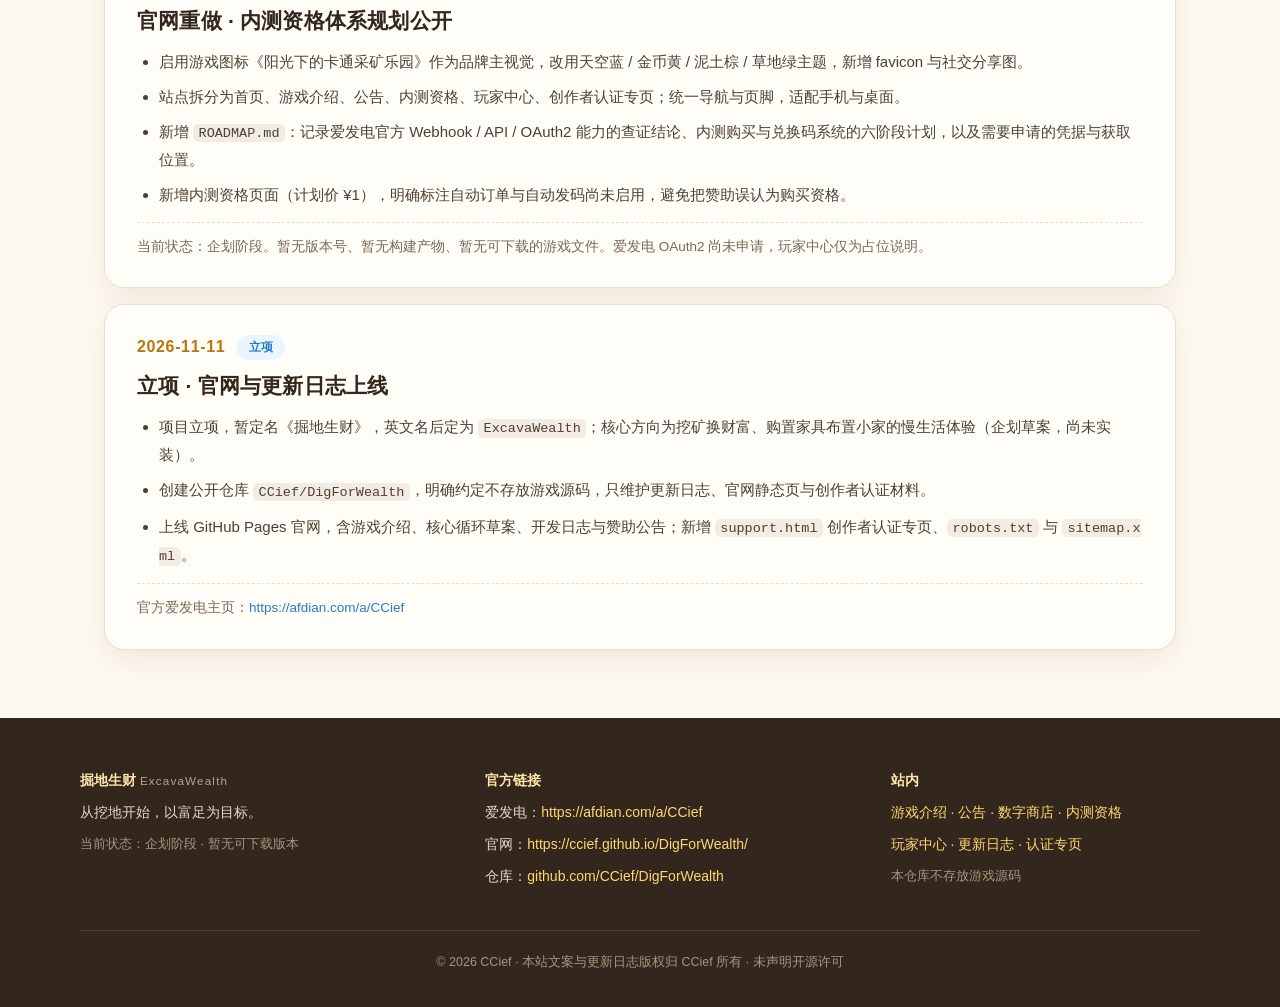
==== commit b117cab0: "商店：商品封面改用 3:1 横幅插画，修复封面被裁切" ====
--- a/index.html
+++ b/index.html
@@ -179,6 +179,15 @@
 
     <!-- CHANGELOG:START 本区为 CHANGELOG.md 的静态副本，新增日志时请同步更新两处 -->
     <article class="log-entry">
+      <div class="log-meta"><time datetime="2026-11-14">2026-11-14</time><span class="log-tag">修复</span></div>
+      <h3>数字商店商品封面改用横幅插画</h3>
+      <ul>
+        <li>商品封面由正方形游戏图标换成横幅插画 <code>assets/banner.png</code>，容器与图片统一为 3:1，图片按宽度等比显示，不再被裁切。</li>
+        <li>首页主视觉与品牌图标仍使用正方形游戏图标，未改动。</li>
+      </ul>
+      <p class="log-note">商店仍为静态陈列，购买未开放；本次只调整展示图，不涉及订单与兑换码。</p>
+    </article>
+    <article class="log-entry" style="margin-top:16px">
       <div class="log-meta"><time datetime="2026-11-14">2026-11-14</time><span class="log-tag">更名</span></div>
       <h3>游戏英文名定为 ExcavaWealth</h3>
       <ul>
--- a/assets/site.css
+++ b/assets/site.css
@@ -315,14 +315,20 @@
 .store-card--empty { border-style: dashed; background: transparent; box-shadow: none; }
 .store-card--empty:hover { transform: none; box-shadow: none; }
 .store-cover {
-  position: relative; aspect-ratio: 16 / 9;
+  position: relative; aspect-ratio: 3 / 1;
   background: linear-gradient(160deg, #a8d9f6 0%, #dff1fc 62%, #fff3d2 100%);
   display: grid; place-items: center;
-  padding: 16px; overflow: hidden;
-}
-.store-cover img {
-  width: 100%; height: 100%;
-  object-fit: contain; border-radius: 14px;
+  padding: 0; overflow: hidden;
+}
+/* 横幅封面：比例与 assets/banner.png (1920x640, 3:1) 一致。
+   必须显式写 height:auto —— 旧的 height:100% 在 grid + aspect-ratio 容器里
+   无法解析，图片会按固有比例撑高后被 overflow:hidden 裁掉。
+   object-fit 用 contain 而非 cover，任何比例的图片都只缩放、不裁切。 */
+.store-cover--image { display: block; }
+.store-cover--image img {
+  width: 100%; height: auto;
+  aspect-ratio: 3 / 1; object-fit: contain;
+  display: block;
 }
 .store-cover-glyph { font-size: 52px; line-height: 1; opacity: .6; }
 .store-badge { position: absolute; top: 12px; left: 12px; display: flex; gap: 8px; flex-wrap: wrap; }
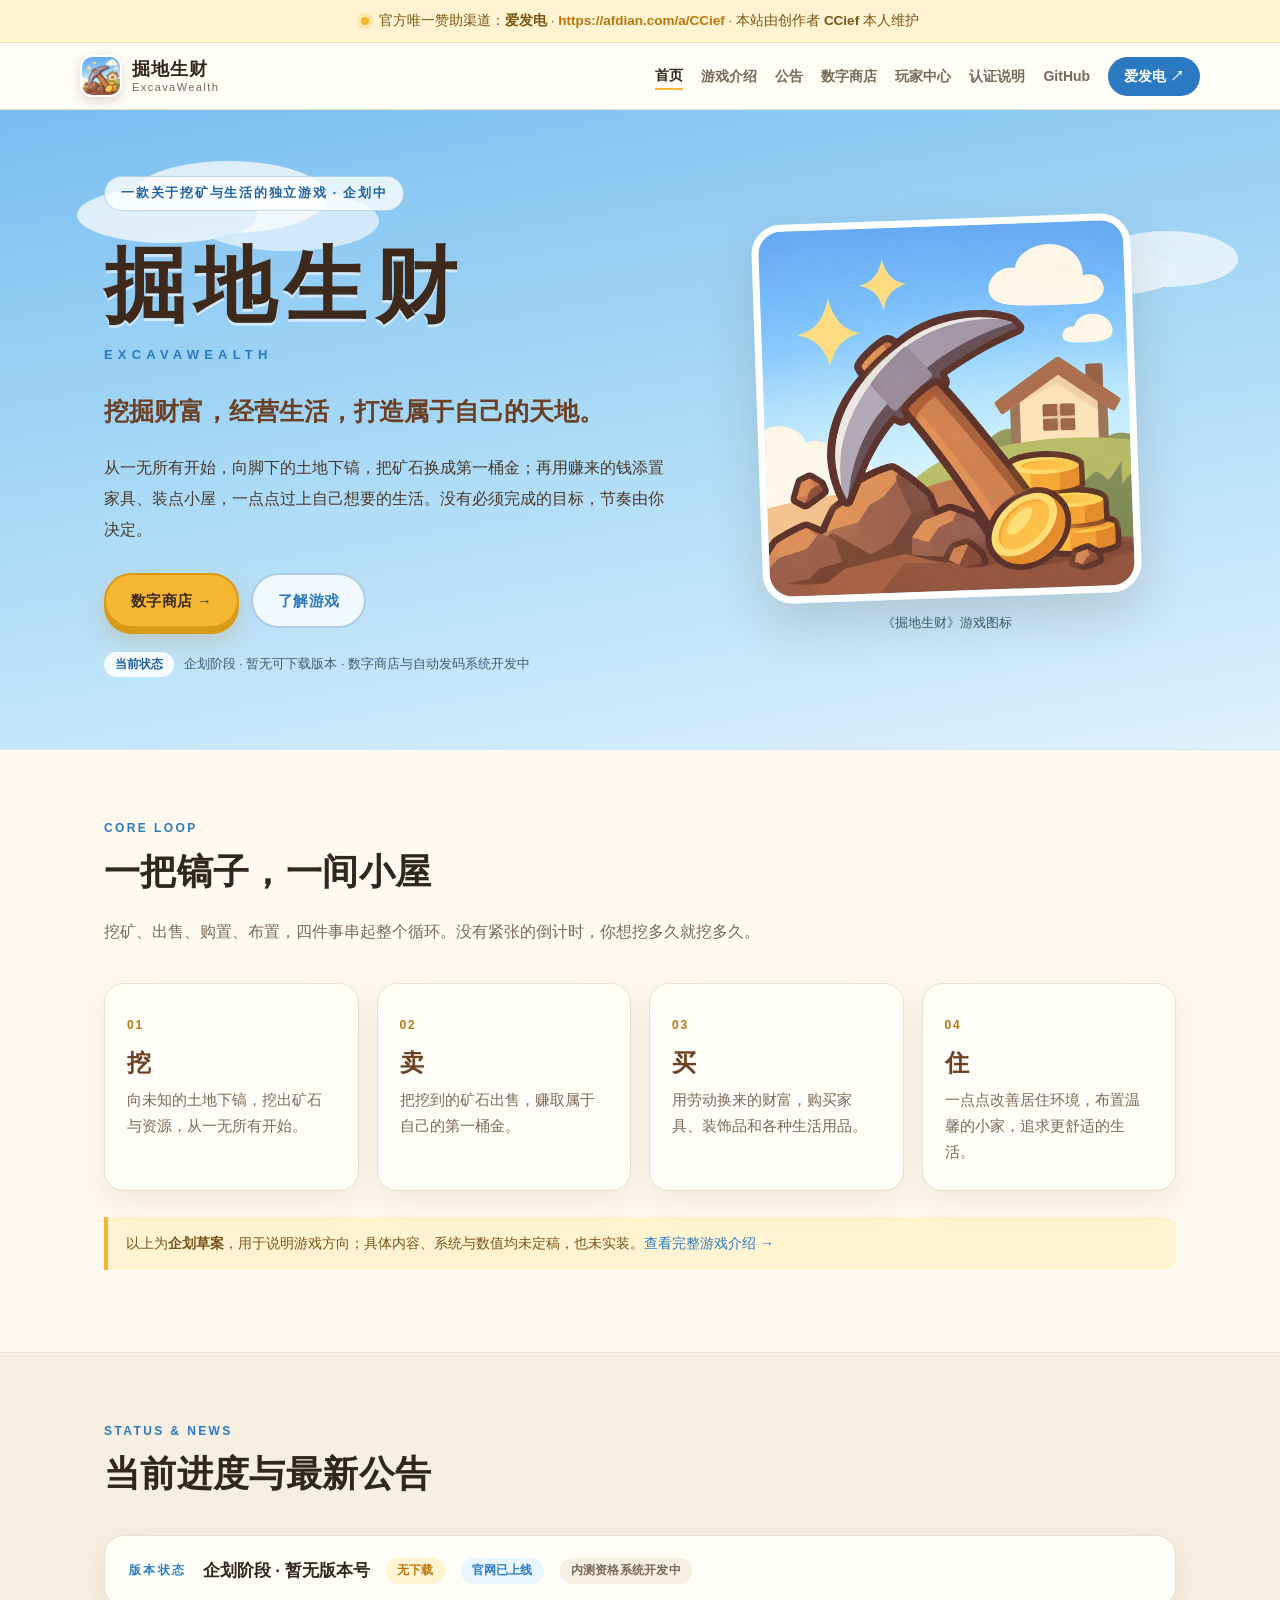
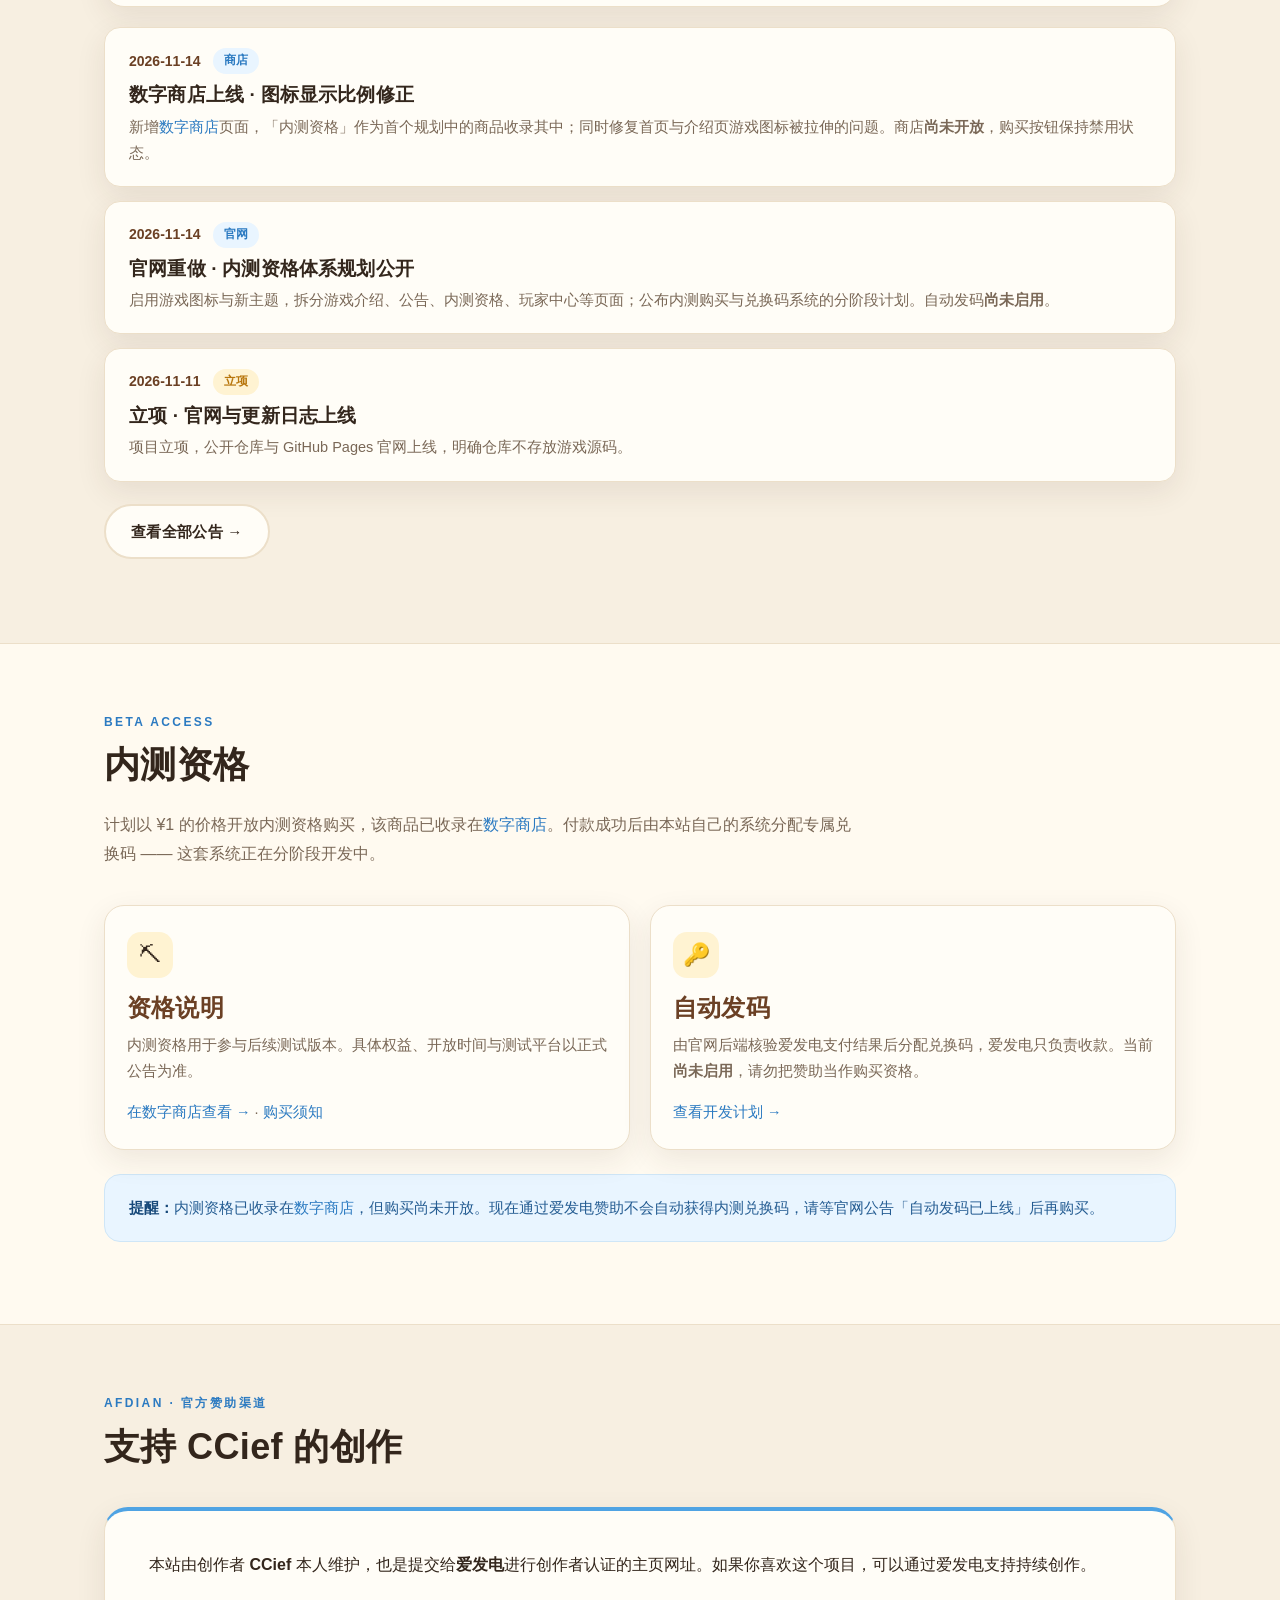
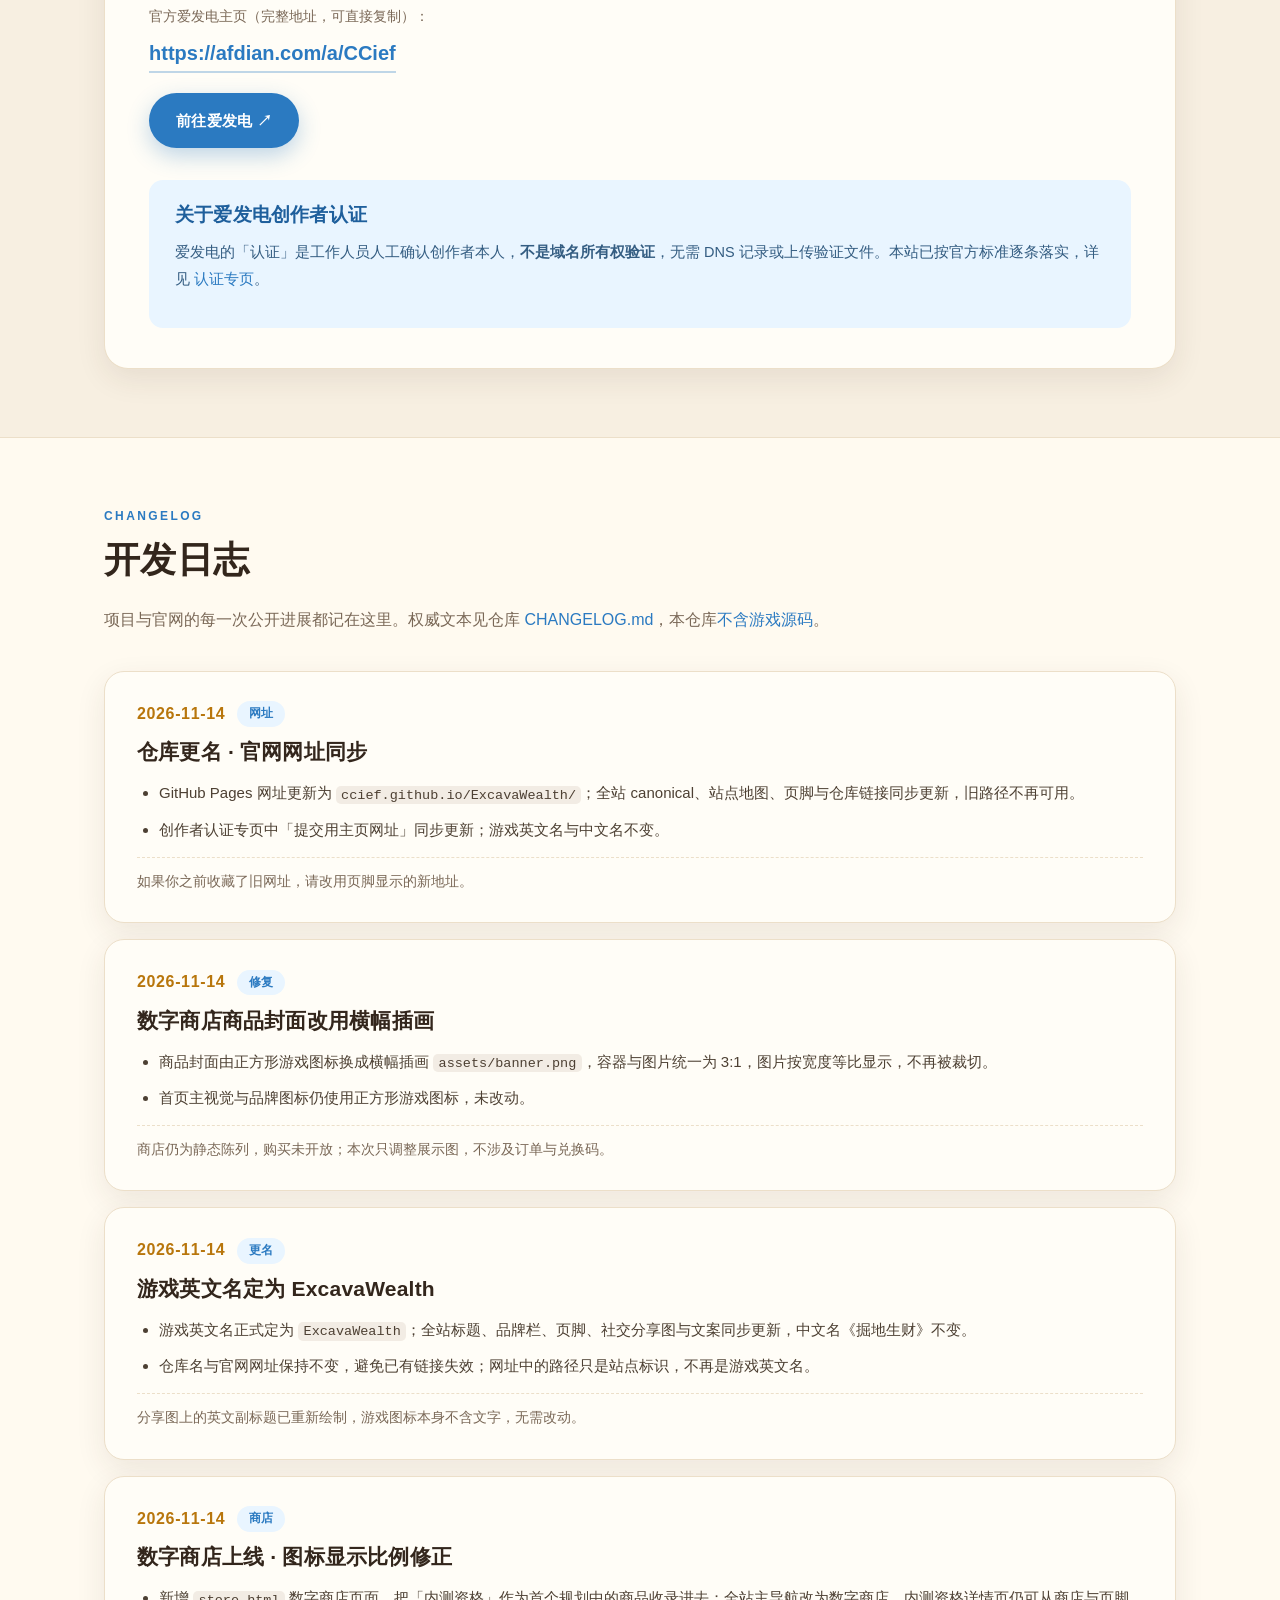
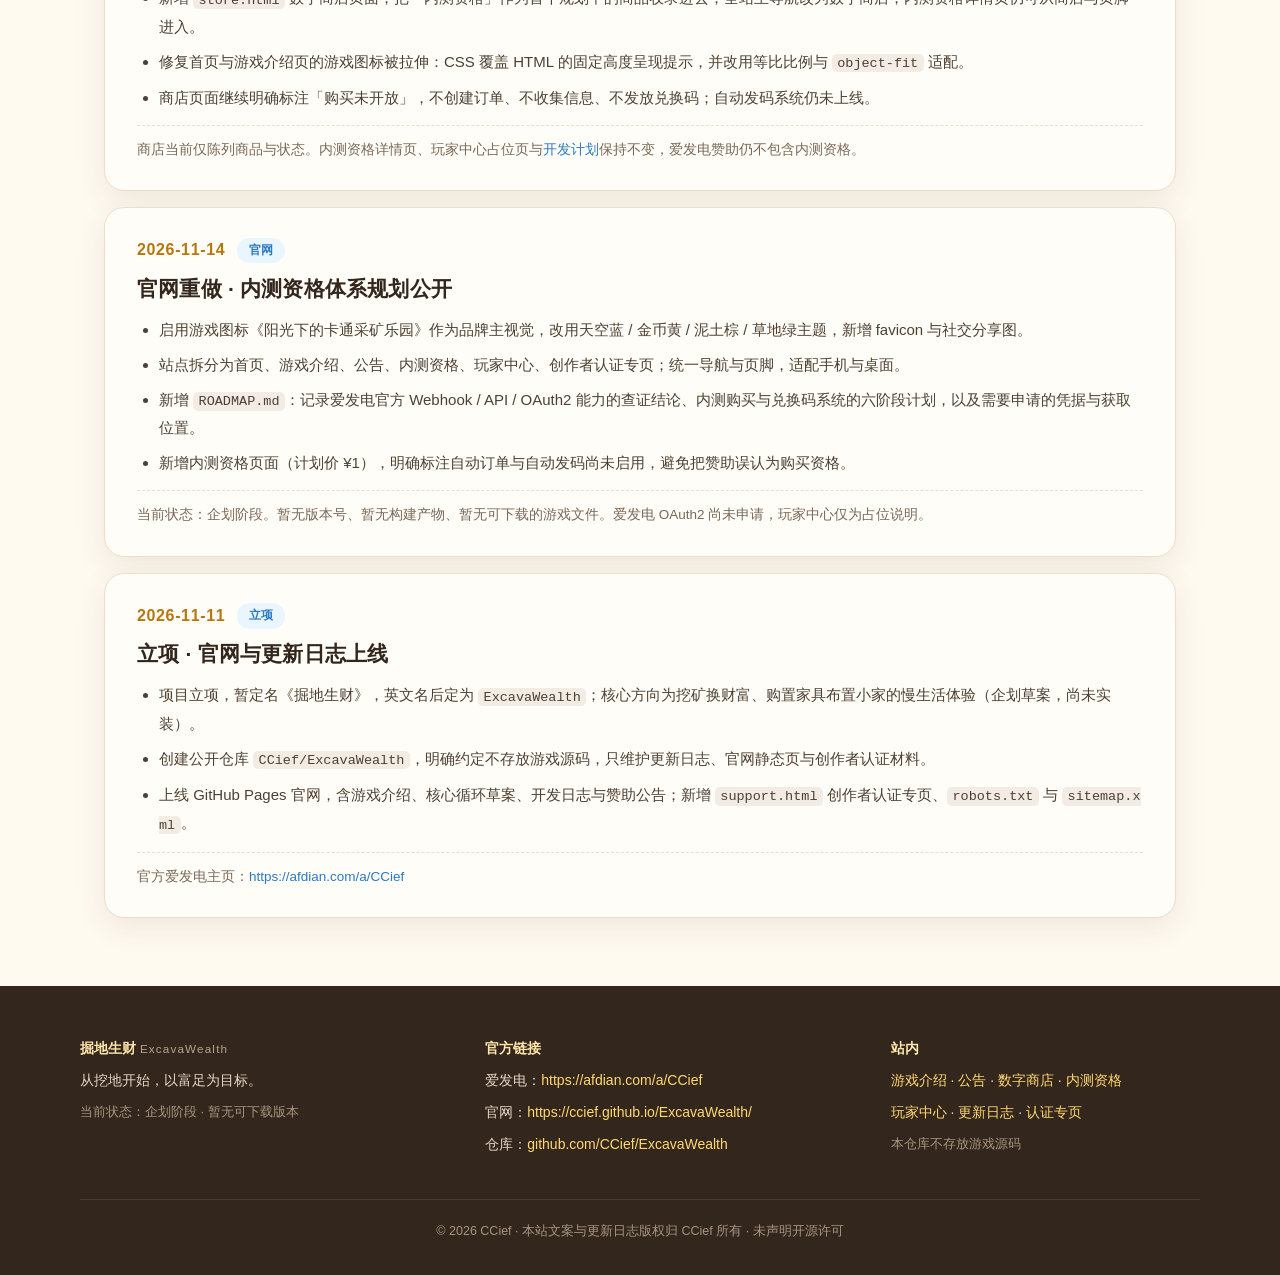
==== commit 2df54d8c: "官网：同步仓库更名后的 Pages 网址与全站链接" ====
--- a/index.html
+++ b/index.html
@@ -7,14 +7,14 @@
 <meta name="description" content="《掘地生财》官方网站：挖矿获取财富，购买家具装扮自己的家园。查看游戏介绍、开发公告、数字商店与更新日志。">
 <meta name="author" content="CCief">
 <meta name="theme-color" content="#4fa3e3">
-<link rel="canonical" href="https://ccief.github.io/DigForWealth/">
+<link rel="canonical" href="https://ccief.github.io/ExcavaWealth/">
 <link rel="me" href="https://afdian.com/a/CCief">
 <link rel="icon" href="favicon.ico" sizes="any">
 <link rel="apple-touch-icon" href="assets/icon.png">
 <meta property="og:type" content="website">
 <meta property="og:title" content="掘地生财 ExcavaWealth · 官方网站">
 <meta property="og:description" content="挖掘财富，经营生活，打造属于自己的天地。">
-<meta property="og:image" content="https://ccief.github.io/DigForWealth/assets/og-image.png">
+<meta property="og:image" content="https://ccief.github.io/ExcavaWealth/assets/og-image.png">
 <link rel="stylesheet" href="assets/site.css">
 </head>
 <body>
@@ -37,7 +37,7 @@
     <a href="store.html">数字商店</a>
     <a href="account.html">玩家中心</a>
     <a href="support.html">认证说明</a>
-    <a href="https://github.com/CCief/DigForWealth">GitHub</a>
+    <a href="https://github.com/CCief/ExcavaWealth">GitHub</a>
     <a class="nav-cta" href="https://afdian.com/a/CCief" rel="me">爱发电 ↗</a>
   </nav>
 </header>
@@ -174,11 +174,20 @@
     <div class="section-head">
       <p class="kicker">CHANGELOG</p>
       <h2 id="log-title">开发日志</h2>
-      <p class="lead">项目与官网的每一次公开进展都记在这里。权威文本见仓库 <a href="CHANGELOG.md">CHANGELOG.md</a>，本仓库<a href="https://github.com/CCief/DigForWealth">不含游戏源码</a>。</p>
+      <p class="lead">项目与官网的每一次公开进展都记在这里。权威文本见仓库 <a href="CHANGELOG.md">CHANGELOG.md</a>，本仓库<a href="https://github.com/CCief/ExcavaWealth">不含游戏源码</a>。</p>
     </div>
 
     <!-- CHANGELOG:START 本区为 CHANGELOG.md 的静态副本，新增日志时请同步更新两处 -->
     <article class="log-entry">
+      <div class="log-meta"><time datetime="2026-11-14">2026-11-14</time><span class="log-tag">网址</span></div>
+      <h3>仓库更名 · 官网网址同步</h3>
+      <ul>
+        <li>GitHub Pages 网址更新为 <code>ccief.github.io/ExcavaWealth/</code>；全站 canonical、站点地图、页脚与仓库链接同步更新，旧路径不再可用。</li>
+        <li>创作者认证专页中「提交用主页网址」同步更新；游戏英文名与中文名不变。</li>
+      </ul>
+      <p class="log-note">如果你之前收藏了旧网址，请改用页脚显示的新地址。</p>
+    </article>
+    <article class="log-entry" style="margin-top:16px">
       <div class="log-meta"><time datetime="2026-11-14">2026-11-14</time><span class="log-tag">修复</span></div>
       <h3>数字商店商品封面改用横幅插画</h3>
       <ul>
@@ -222,7 +231,7 @@
       <h3>立项 · 官网与更新日志上线</h3>
       <ul>
         <li>项目立项，暂定名《掘地生财》，英文名后定为 <code>ExcavaWealth</code>；核心方向为挖矿换财富、购置家具布置小家的慢生活体验（企划草案，尚未实装）。</li>
-        <li>创建公开仓库 <code>CCief/DigForWealth</code>，明确约定不存放游戏源码，只维护更新日志、官网静态页与创作者认证材料。</li>
+        <li>创建公开仓库 <code>CCief/ExcavaWealth</code>，明确约定不存放游戏源码，只维护更新日志、官网静态页与创作者认证材料。</li>
         <li>上线 GitHub Pages 官网，含游戏介绍、核心循环草案、开发日志与赞助公告；新增 <code>support.html</code> 创作者认证专页、<code>robots.txt</code> 与 <code>sitemap.xml</code>。</li>
       </ul>
       <p class="log-note">官方爱发电主页：<a href="https://afdian.com/a/CCief" rel="me">https://afdian.com/a/CCief</a></p>
@@ -242,8 +251,8 @@
     <div>
       <p class="footer-title">官方链接</p>
       <p>爱发电：<a href="https://afdian.com/a/CCief" rel="me">https://afdian.com/a/CCief</a></p>
-      <p>官网：<a href="https://ccief.github.io/DigForWealth/">https://ccief.github.io/DigForWealth/</a></p>
-      <p>仓库：<a href="https://github.com/CCief/DigForWealth">github.com/CCief/DigForWealth</a></p>
+      <p>官网：<a href="https://ccief.github.io/ExcavaWealth/">https://ccief.github.io/ExcavaWealth/</a></p>
+      <p>仓库：<a href="https://github.com/CCief/ExcavaWealth">github.com/CCief/ExcavaWealth</a></p>
     </div>
     <div>
       <p class="footer-title">站内</p>
